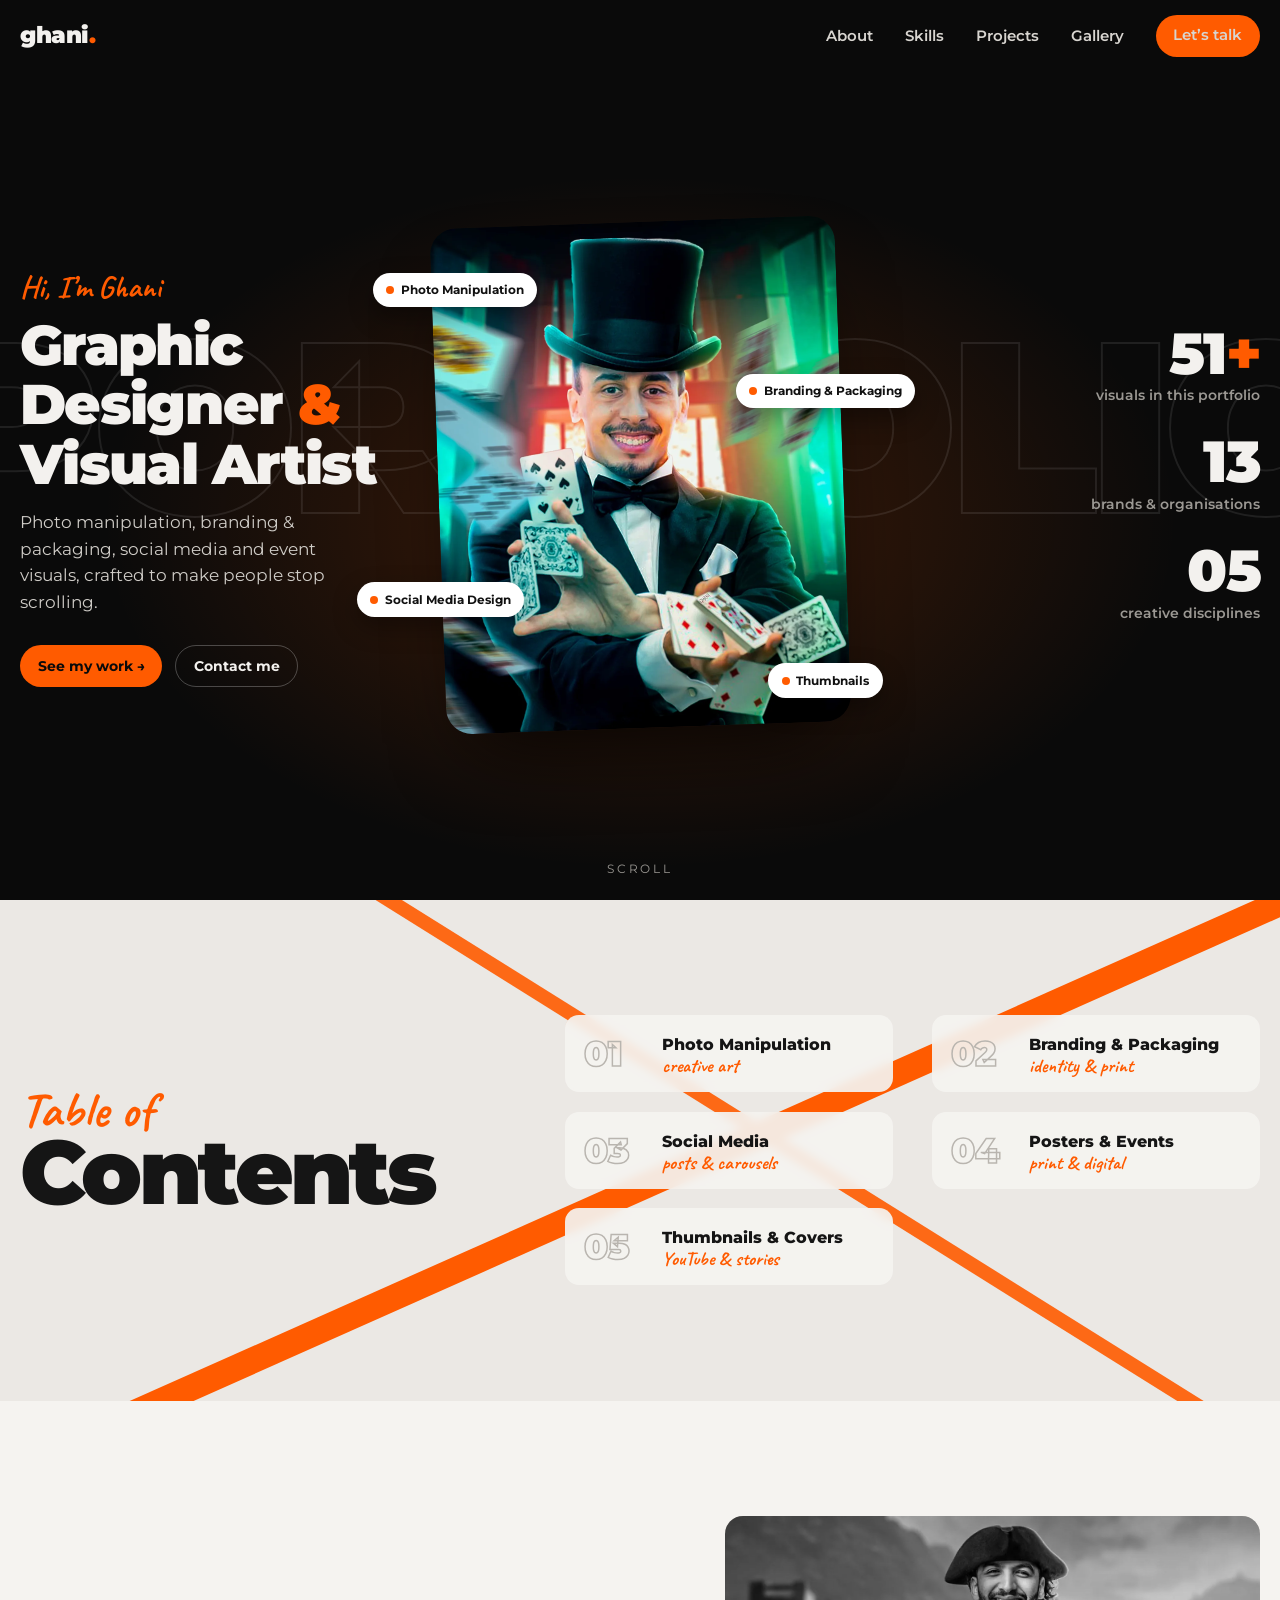
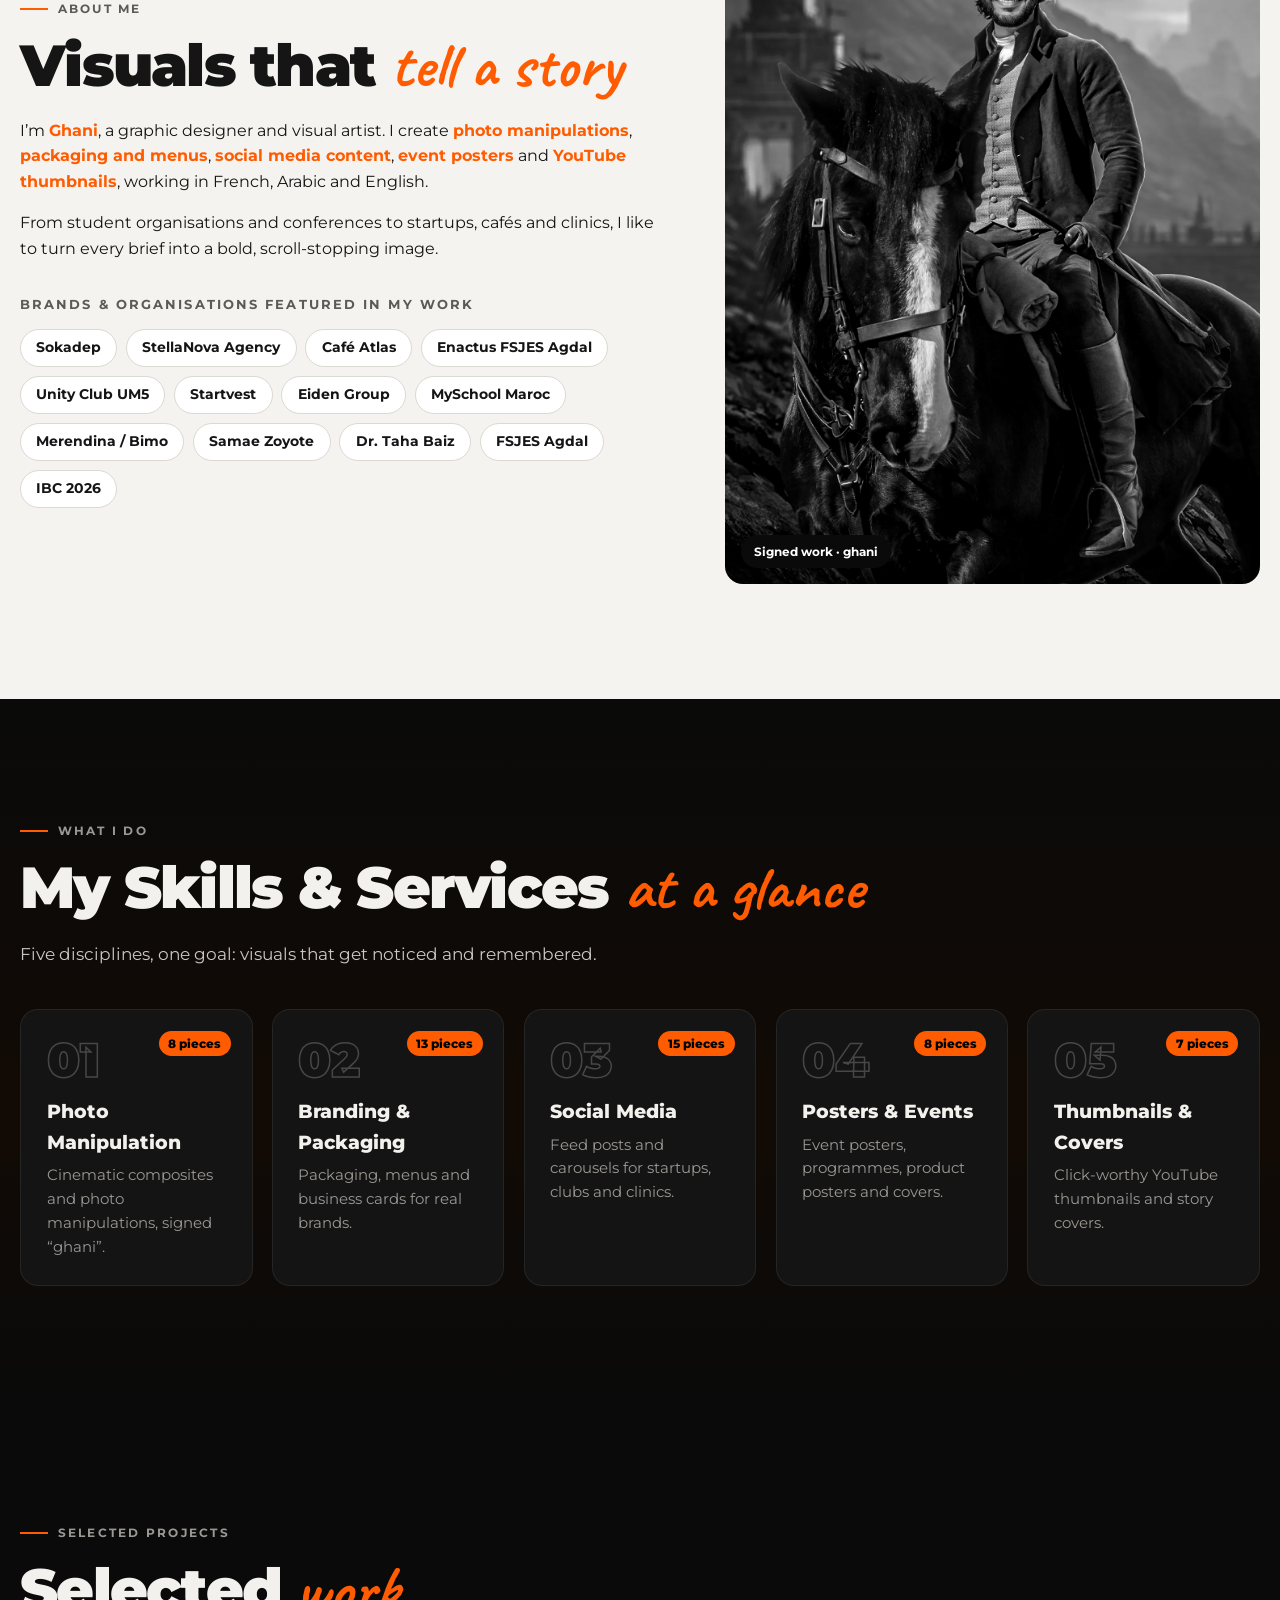
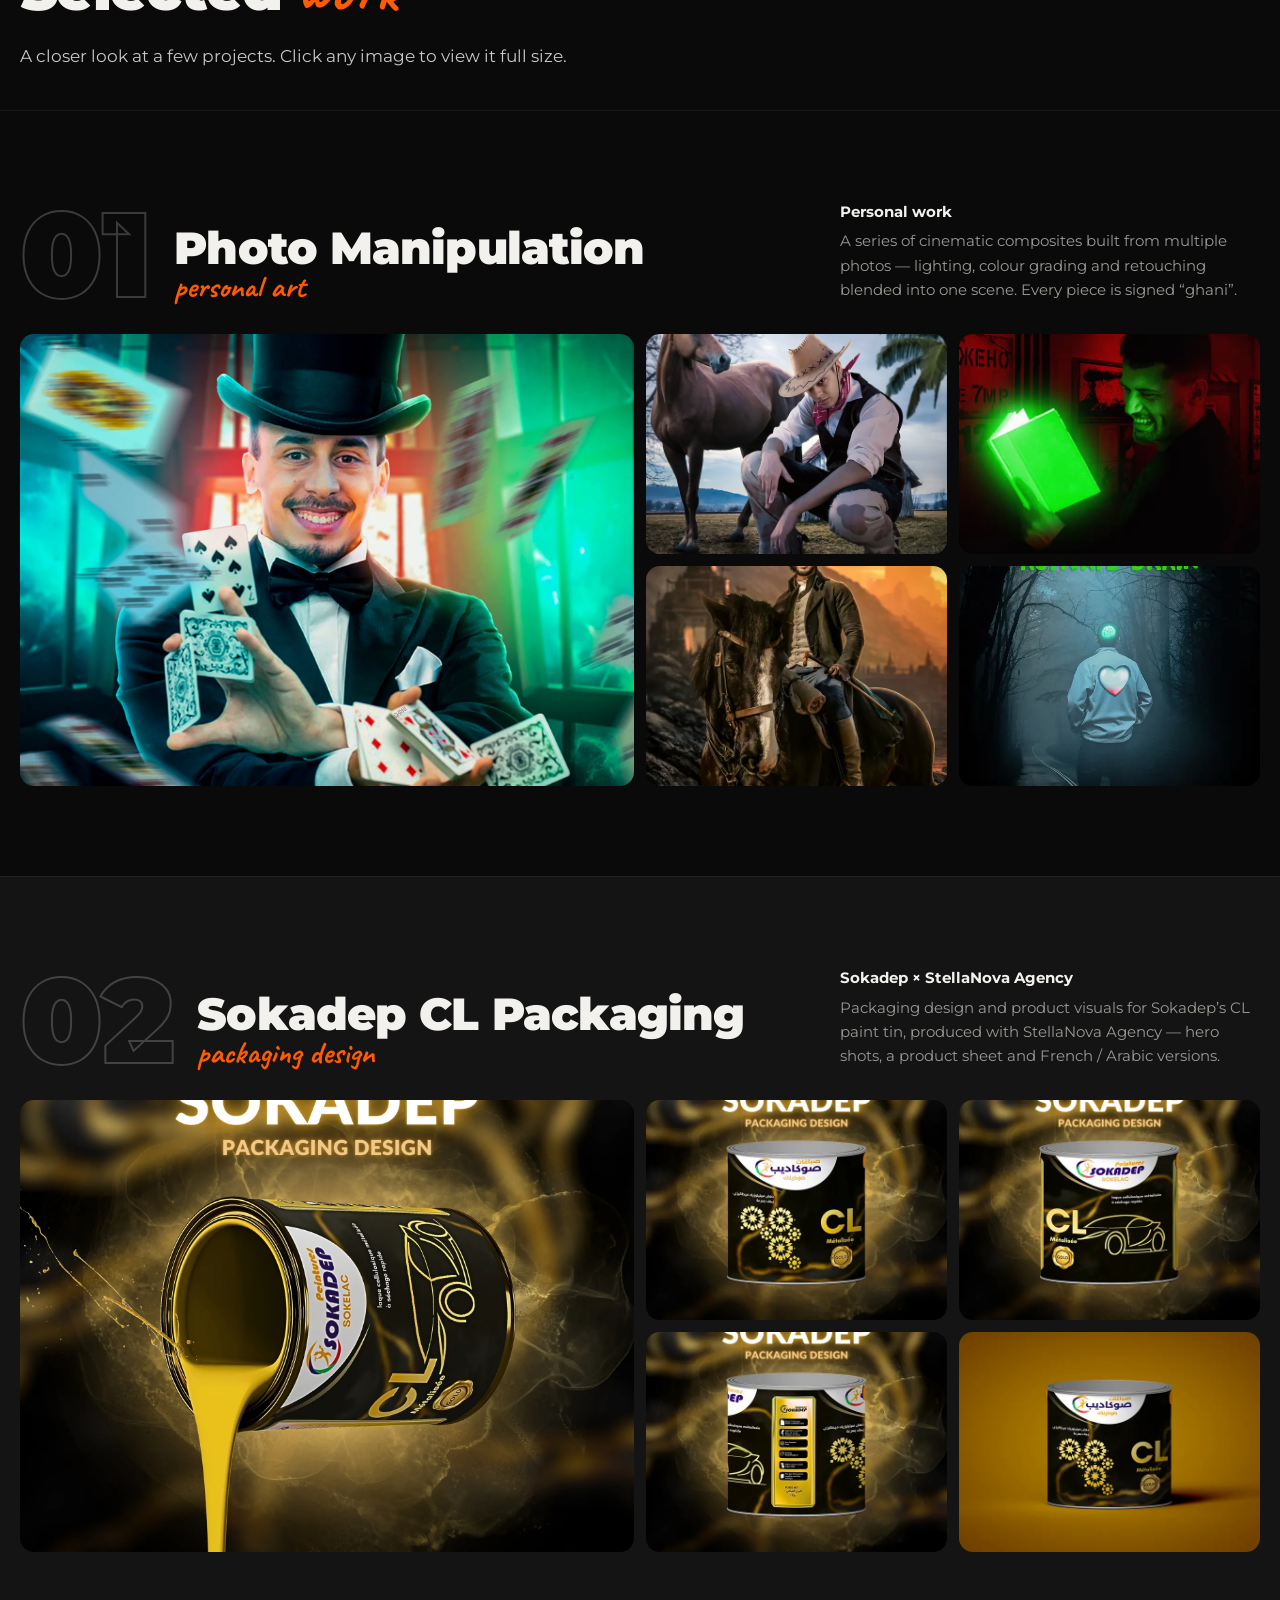
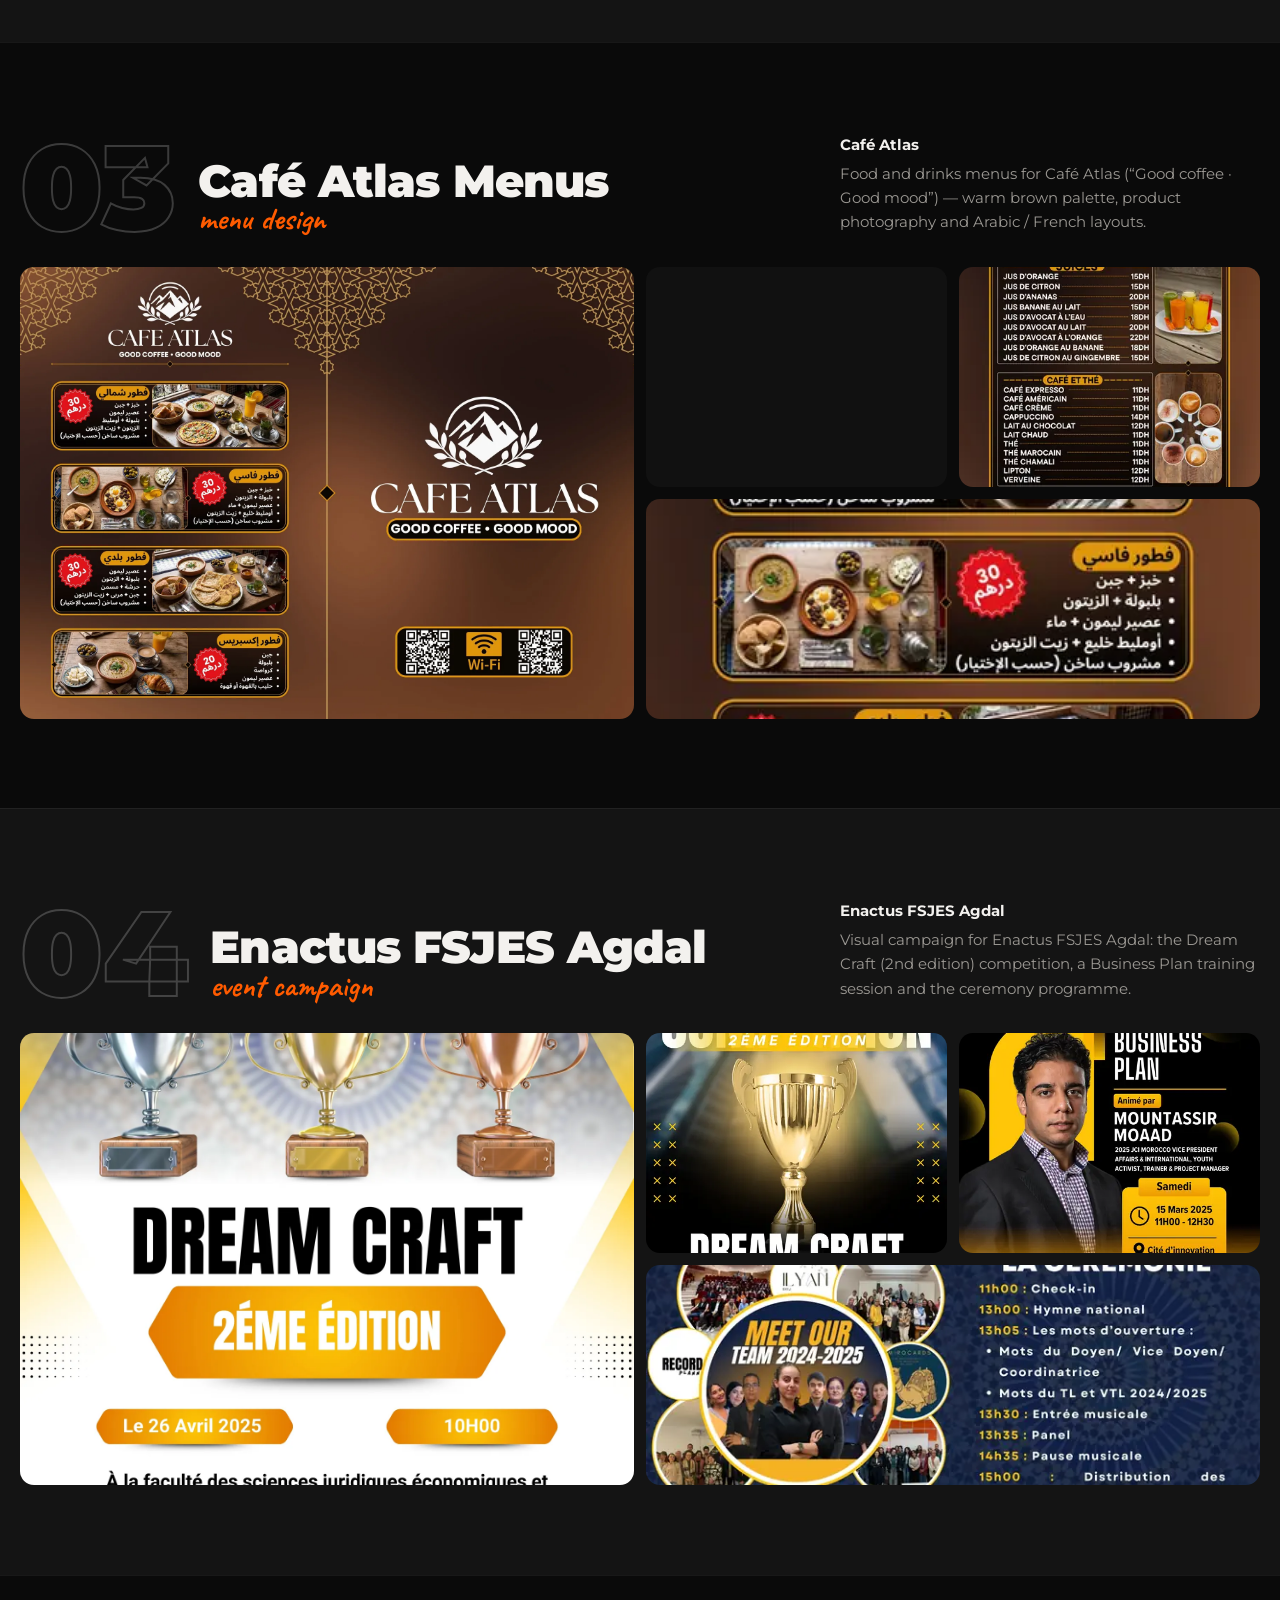
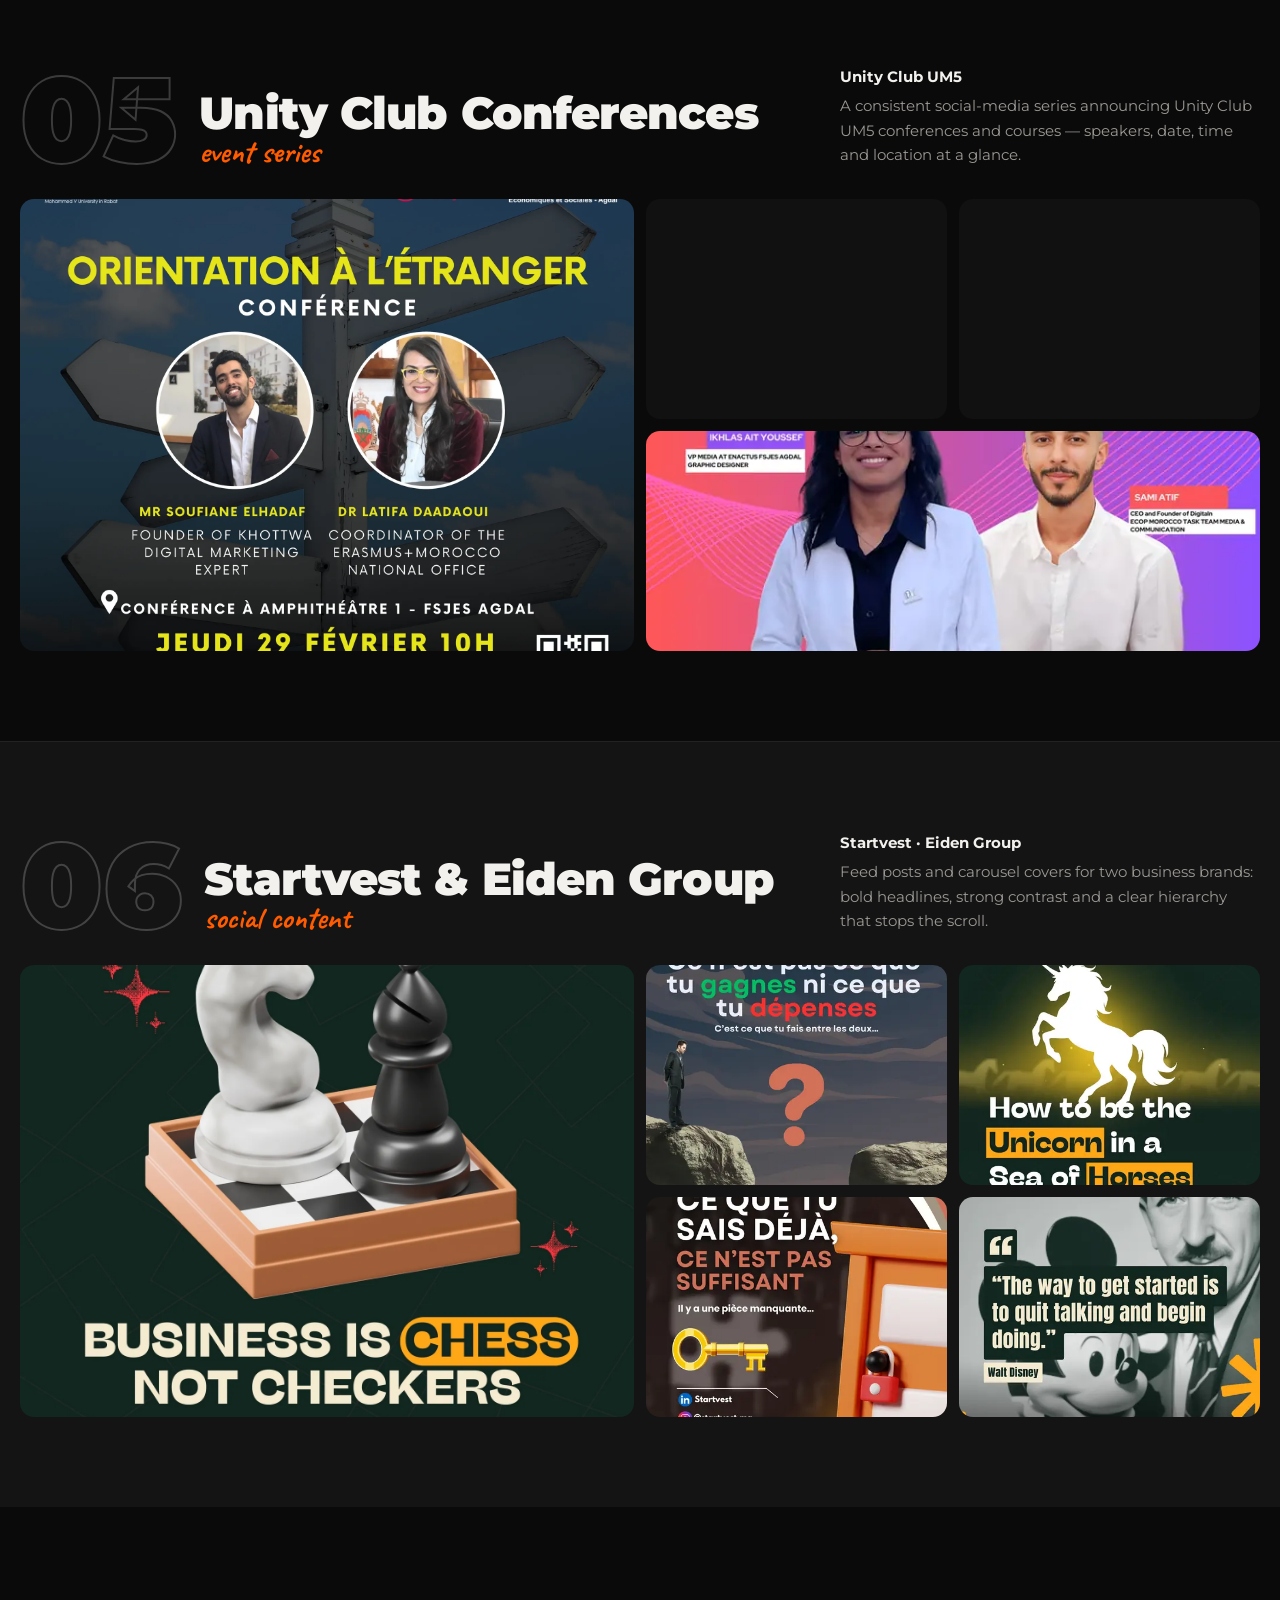
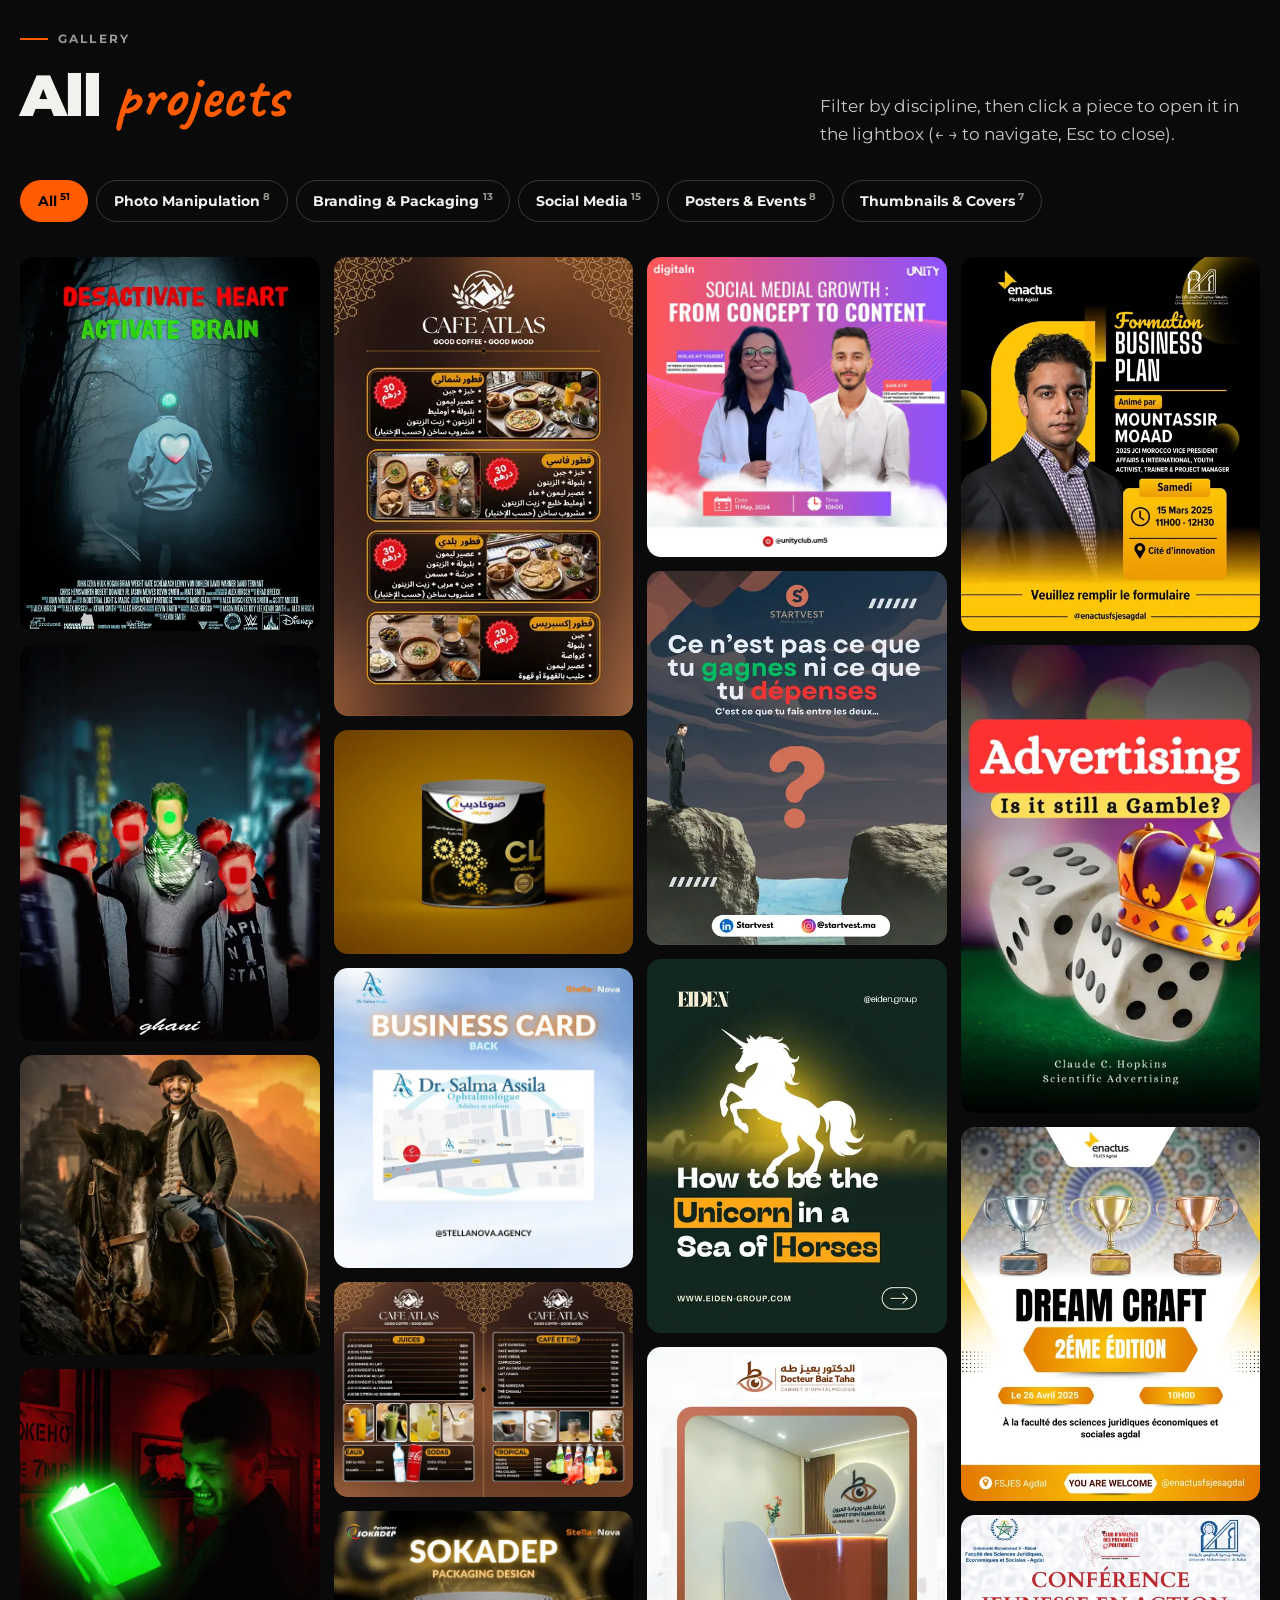
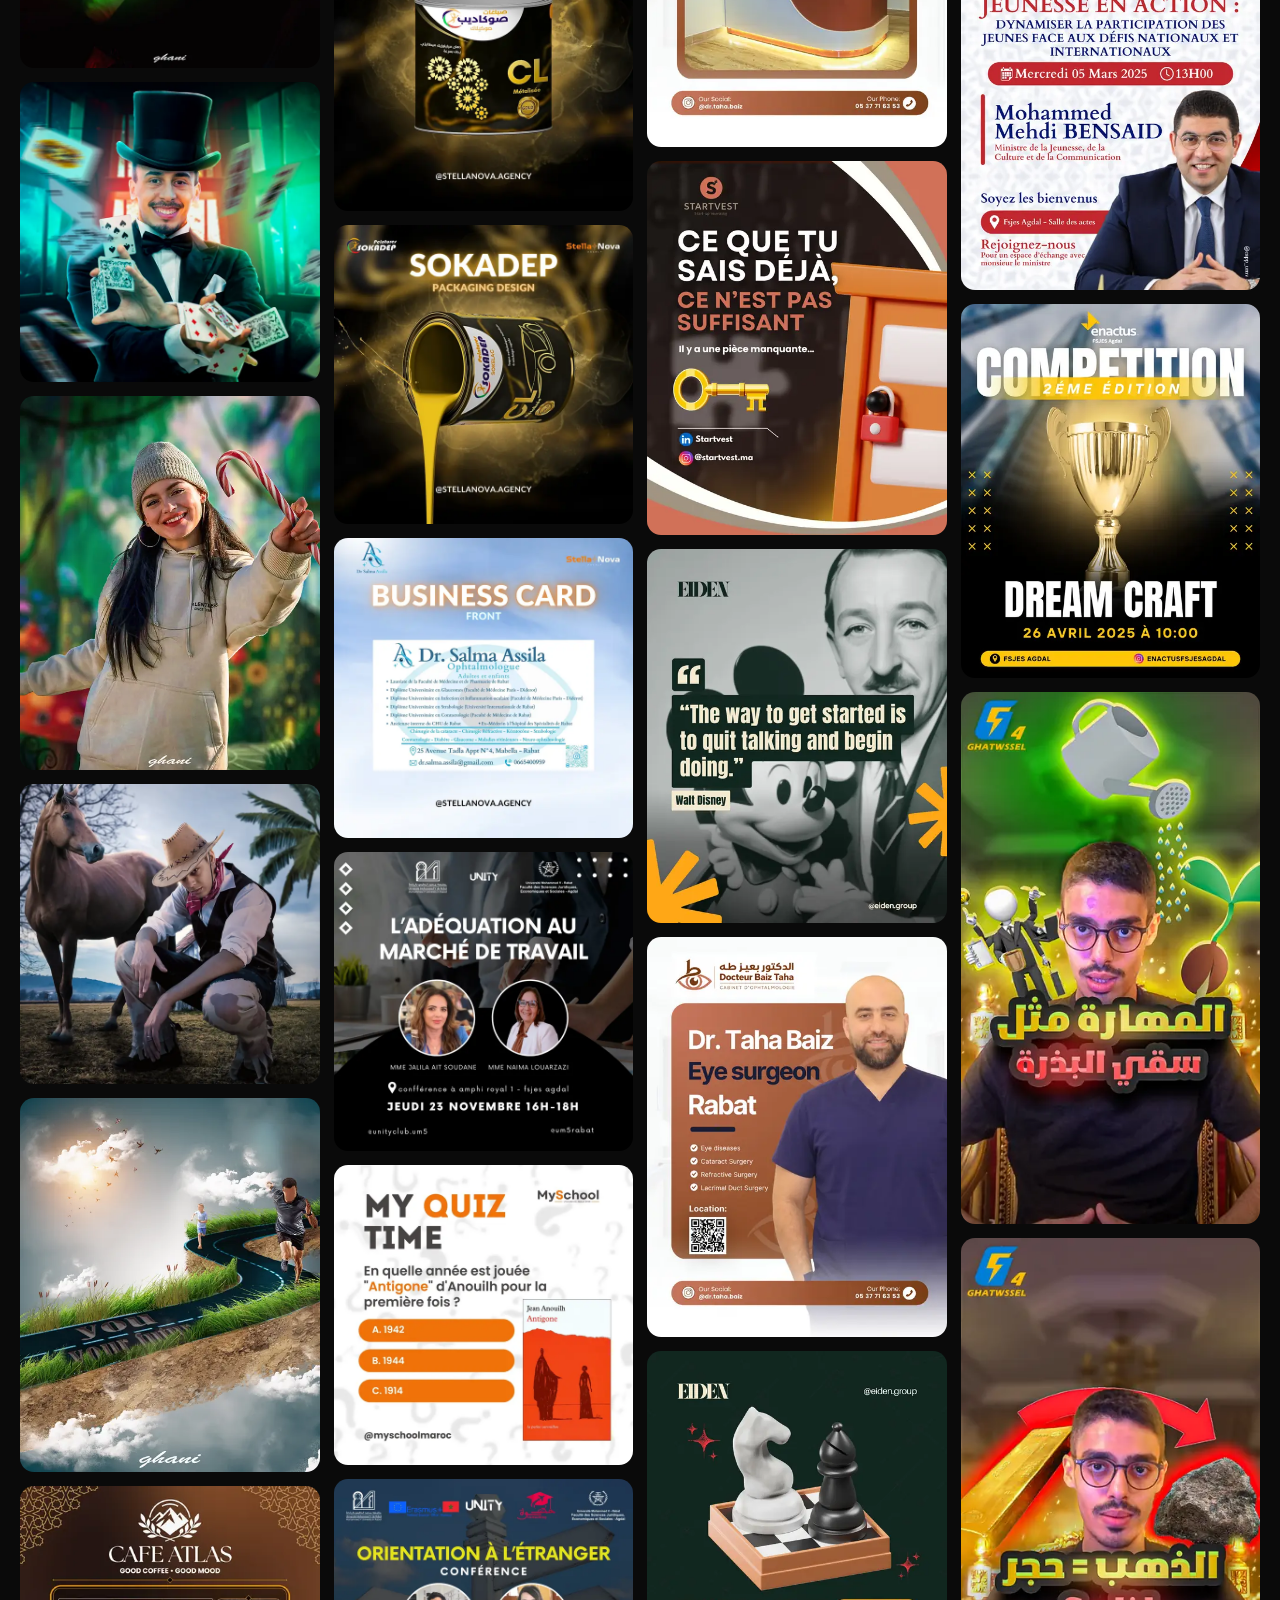
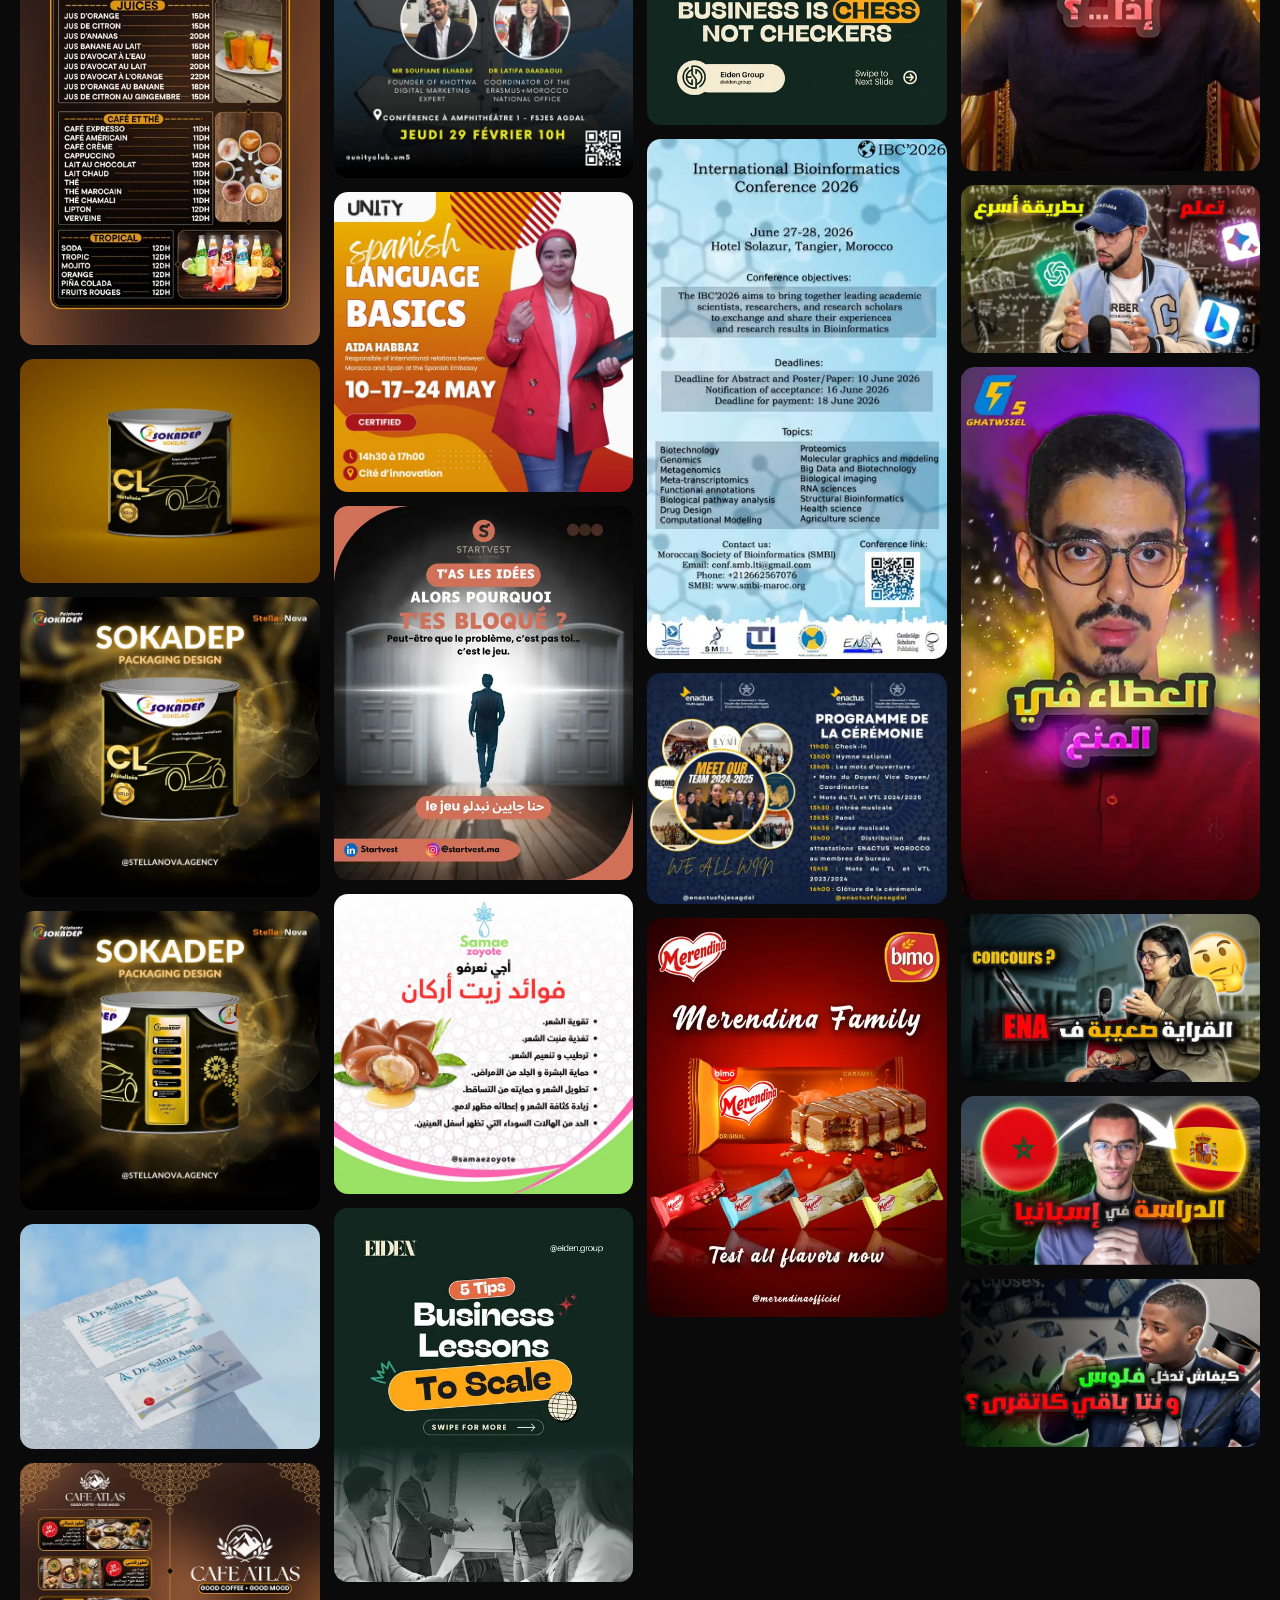
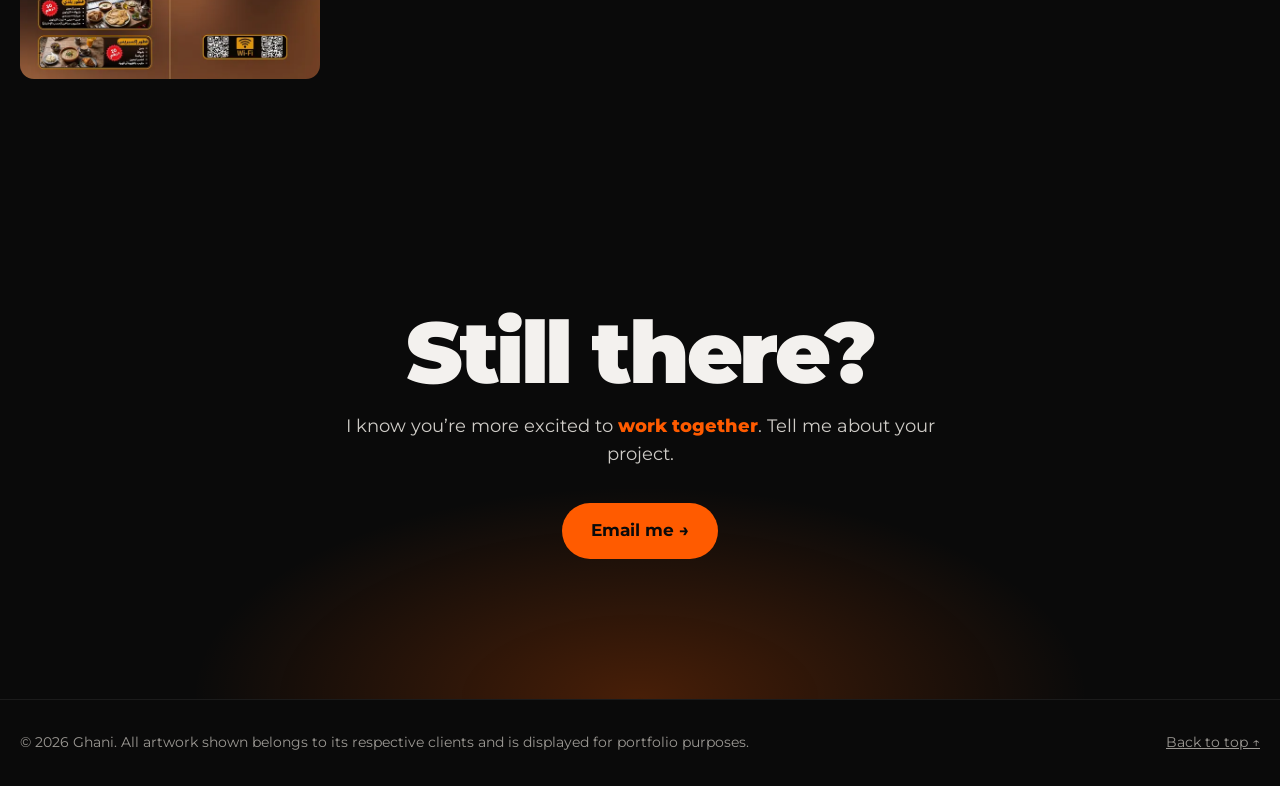
==== index.html @ 4f86a394 "Initial portfolio site" ====
<!doctype html>
<html lang="en" class="no-js">
<head>
<meta charset="utf-8">
<meta name="viewport" content="width=device-width, initial-scale=1">
<!-- TODO: add Ghani's full name (surname) to the <title>, description and OG tags below. -->
<title>Ghani — Graphic Designer &amp; Visual Artist | Portfolio</title>
<meta name="description" content="Portfolio of Ghani, graphic designer and visual artist: photo manipulation, branding & packaging, social media design, event posters and YouTube thumbnails.">
<meta name="theme-color" content="#0a0a0a">
<!-- TODO: once the site is live, set the absolute URL, e.g. https://ghani.pages.dev/ -->
<!-- <link rel="canonical" href="https://YOUR-DOMAIN/"> -->
<meta property="og:type" content="website">
<meta property="og:title" content="Ghani — Graphic Designer &amp; Visual Artist">
<meta property="og:description" content="Photo manipulation, branding & packaging, social media design, posters and thumbnails.">
<!-- Social networks prefer an absolute URL here; replace with https://YOUR-DOMAIN/assets/img/og-image.jpg once live -->
<meta property="og:image" content="assets/img/og-image.jpg">
<meta property="og:image:width" content="1200">
<meta property="og:image:height" content="630">
<meta name="twitter:card" content="summary_large_image">
<link rel="icon" href="assets/img/favicon.svg" type="image/svg+xml">
<link rel="icon" href="assets/img/favicon-32.png" sizes="32x32" type="image/png">
<link rel="apple-touch-icon" href="assets/img/apple-touch-icon.png">
<link rel="preconnect" href="https://fonts.googleapis.com">
<link rel="preconnect" href="https://fonts.gstatic.com" crossorigin>
<link href="https://fonts.googleapis.com/css2?family=Caveat:wght@700&family=Montserrat:wght@400;600;700;800;900&display=swap" rel="stylesheet">
<link rel="preload" as="image" href="assets/img/full/the-magician.webp" fetchpriority="high">
<link rel="stylesheet" href="assets/css/style.css">
</head>
<body>
<a class="skip" href="#main">Skip to content</a>

<header class="site-header">
  <nav class="container nav" aria-label="Main">
    <a class="logo" href="#top" aria-label="Ghani — home">ghani<span>.</span></a>
    <button class="nav__toggle" aria-label="Open menu" aria-expanded="false" aria-controls="nav-links"><span></span></button>
    <ul class="nav__links" id="nav-links">
      <li><a href="#about">About</a></li>
      <li><a href="#services">Skills</a></li>
      <li><a href="#projects">Projects</a></li>
      <li><a href="#work">Gallery</a></li>
      <li><a class="pill pill--orange" href="#contact">Let’s talk</a></li>
    </ul>
  </nav>
</header>

<main id="main">
<!-- ============ HERO ============ -->
<section class="hero" id="top" aria-label="Introduction">
  <div class="hero__word" aria-hidden="true">PORTFOLIO</div>
  <div class="container hero__grid">
    <div class="hero__intro reveal">
      <span class="hello script">Hi, I’m Ghani</span>
      <h1>Graphic Designer <span class="accent">&amp;</span> Visual Artist</h1>
      <p class="hero__role">Photo manipulation, branding &amp; packaging, social media and event visuals, crafted to make people stop scrolling.</p>
      <div class="hero__cta">
        <a class="pill pill--orange" href="#work">See my work →</a>
        <a class="pill pill--ghost" href="#contact">Contact me</a>
      </div>
    </div>
    <div class="hero__visual reveal">
      <figure class="hero__frame">
        <img src="assets/img/full/the-magician.webp" alt="The Magician: a photo manipulation by Ghani" width="1654" height="1654" fetchpriority="high">
      </figure>
      <span class="tag tag--1">Photo Manipulation</span>
      <span class="tag tag--2">Branding &amp; Packaging</span>
      <span class="tag tag--3">Social Media Design</span>
      <span class="tag tag--4">Thumbnails</span>
    </div>
    <div class="hero__stats reveal">
      <div class="stat"><b>51<span>+</span></b><small>visuals in this portfolio</small></div>
      <div class="stat"><b>13</b><small>brands &amp; organisations</small></div>
      <div class="stat"><b>05</b><small>creative disciplines</small></div>
      <!-- TODO: add "X+ years of experience" here if Ghani wants (real number only). -->
    </div>
  </div>
  <span class="scroll-hint" aria-hidden="true">Scroll</span>
</section>

<!-- ============ TABLE OF CONTENTS ============ -->
<section class="section section--paper toc" aria-labelledby="toc-title">
  <div class="stripes" aria-hidden="true"></div>
  <div class="container toc__grid">
    <h2 class="toc__title reveal" id="toc-title"><span class="script">Table of</span>Contents</h2>
    <ol class="toc__list reveal">
<li><a href="#work" data-goto-filter="manipulation"><span class="num">01</span><span>Photo Manipulation<span class="sub">creative art</span></span></a></li>
<li><a href="#work" data-goto-filter="branding"><span class="num">02</span><span>Branding & Packaging<span class="sub">identity & print</span></span></a></li>
<li><a href="#work" data-goto-filter="social"><span class="num">03</span><span>Social Media<span class="sub">posts & carousels</span></span></a></li>
<li><a href="#work" data-goto-filter="posters"><span class="num">04</span><span>Posters & Events<span class="sub">print & digital</span></span></a></li>
<li><a href="#work" data-goto-filter="thumbnails"><span class="num">05</span><span>Thumbnails & Covers<span class="sub">YouTube & stories</span></span></a></li>
    </ol>
  </div>
</section>

<!-- ============ ABOUT ============ -->
<section class="section section--paper" id="about" aria-labelledby="about-title" style="background:var(--paper-2)">
  <div class="container about__grid">
    <div class="about__text reveal">
      <span class="eyebrow">About me</span>
      <h2 class="section-title" id="about-title">Visuals that <span class="script">tell a story</span></h2>
      <!-- TODO: Ghani, rewrite this bio in your own words (where you're based, studies, how long you've been designing, tools you use). -->
      <p>I’m <strong>Ghani</strong>, a graphic designer and visual artist. I create <strong>photo manipulations</strong>, <strong>packaging and menus</strong>, <strong>social media content</strong>, <strong>event posters</strong> and <strong>YouTube thumbnails</strong>, working in French, Arabic and English.</p>
      <p>From student organisations and conferences to startups, cafés and clinics, I like to turn every brief into a bold, scroll-stopping image.</p>
      <div class="brands">
        <h3>Brands &amp; organisations featured in my work</h3>
        <ul><li>Sokadep</li><li>StellaNova Agency</li><li>Café Atlas</li><li>Enactus FSJES Agdal</li><li>Unity Club UM5</li><li>Startvest</li><li>Eiden Group</li><li>MySchool Maroc</li><li>Merendina / Bimo</li><li>Samae Zoyote</li><li>Dr. Taha Baiz</li><li>FSJES Agdal</li><li>IBC 2026</li></ul>
      </div>
    </div>
    <!-- TODO: replace this image with a portrait photo of Ghani (e.g. assets/img/ghani.webp, 4:5 ratio). -->
    <figure class="about__photo reveal">
      <img src="assets/img/full/the-rider.webp" alt="The Rider: a photo manipulation by Ghani" width="1654" height="1654" loading="lazy">
      <figcaption>Signed work · ghani</figcaption>
    </figure>
  </div>
</section>

<!-- ============ SKILLS & SERVICES ============ -->
<section class="section services" id="services" aria-labelledby="services-title">
  <div class="container">
    <span class="eyebrow">What I do</span>
    <h2 class="section-title" id="services-title">My Skills &amp; Services <span class="script">at a glance</span></h2>
    <p class="lead">Five disciplines, one goal: visuals that get noticed and remembered.</p>
    <div class="services__grid">
<article class="card reveal"><span class="card__count">8 pieces</span><div class="card__num">01</div><h3>Photo Manipulation</h3><p>Cinematic composites and photo manipulations, signed “ghani”.</p></article>
<article class="card reveal"><span class="card__count">13 pieces</span><div class="card__num">02</div><h3>Branding & Packaging</h3><p>Packaging, menus and business cards for real brands.</p></article>
<article class="card reveal"><span class="card__count">15 pieces</span><div class="card__num">03</div><h3>Social Media</h3><p>Feed posts and carousels for startups, clubs and clinics.</p></article>
<article class="card reveal"><span class="card__count">8 pieces</span><div class="card__num">04</div><h3>Posters & Events</h3><p>Event posters, programmes, product posters and covers.</p></article>
<article class="card reveal"><span class="card__count">7 pieces</span><div class="card__num">05</div><h3>Thumbnails & Covers</h3><p>Click-worthy YouTube thumbnails and story covers.</p></article>
    </div>
    <!-- TODO: add a "Tool stack" row (e.g. Photoshop, Illustrator, Lightroom, Canva...) — only the tools Ghani really uses. -->
  </div>
</section>

<!-- ============ CASE STUDIES ============ -->
<section id="projects" aria-labelledby="projects-title">
  <div class="container section" style="padding-bottom:2.5rem">
    <span class="eyebrow">Selected projects</span>
    <h2 class="section-title" id="projects-title">Selected <span class="script">work</span></h2>
    <p class="lead">A closer look at a few projects. Click any image to view it full size.</p>
  </div>

  <article class="case" id="case-01" aria-labelledby="case-01-title">
    <div class="container">
      <header class="case__head reveal">
        <span class="case__num" aria-hidden="true">01</span>
        <h3 class="case__title" id="case-01-title">Photo Manipulation<span class="script">personal art</span></h3>
        <p class="case__meta"><span class="client">Personal work</span><br>A series of cinematic composites built from multiple photos — lighting, colour grading and retouching blended into one scene. Every piece is signed “ghani”.</p>
      </header>
      <div class="mosaic reveal">
<a href="assets/img/full/the-magician.webp" data-lightbox="case01" data-title="The Magician" data-client="Personal work"><img src="assets/img/full/the-magician.webp" alt="The Magician — Personal work" width="1654" height="1654" loading="lazy" decoding="async"></a>
<a href="assets/img/full/the-cowboy.webp" data-lightbox="case01" data-title="The Cowboy" data-client="Personal work"><img src="assets/img/thumb/the-cowboy.webp" alt="The Cowboy — Personal work" width="640" height="640" loading="lazy" decoding="async"></a>
<a href="assets/img/full/green-book.webp" data-lightbox="case01" data-title="The Green Book" data-client="Personal work"><img src="assets/img/thumb/green-book.webp" alt="The Green Book — Personal work" width="640" height="640" loading="lazy" decoding="async"></a>
<a href="assets/img/full/the-rider.webp" data-lightbox="case01" data-title="The Rider" data-client="Personal work"><img src="assets/img/thumb/the-rider.webp" alt="The Rider — Personal work" width="640" height="640" loading="lazy" decoding="async"></a>
<a href="assets/img/full/deactivate-heart.webp" data-lightbox="case01" data-title="Desactivate Heart, Activate Brain" data-client="Personal work"><img src="assets/img/thumb/deactivate-heart.webp" alt="Desactivate Heart, Activate Brain — Personal work" width="512" height="640" loading="lazy" decoding="async"></a>
      </div>
    </div>
  </article>
  <article class="case" id="case-02" aria-labelledby="case-02-title">
    <div class="container">
      <header class="case__head reveal">
        <span class="case__num" aria-hidden="true">02</span>
        <h3 class="case__title" id="case-02-title">Sokadep CL Packaging<span class="script">packaging design</span></h3>
        <p class="case__meta"><span class="client">Sokadep × StellaNova Agency</span><br>Packaging design and product visuals for Sokadep’s CL paint tin, produced with StellaNova Agency — hero shots, a product sheet and French / Arabic versions.</p>
      </header>
      <div class="mosaic reveal">
<a href="assets/img/full/sokadep-cl-pour.webp" data-lightbox="case02" data-title="CL packaging, paint pour" data-client="Sokadep × StellaNova"><img src="assets/img/full/sokadep-cl-pour.webp" alt="CL packaging, paint pour — Sokadep × StellaNova" width="1800" height="1800" loading="lazy" decoding="async"></a>
<a href="assets/img/full/sokadep-cl-4.webp" data-lightbox="case02" data-title="CL packaging, hero shot" data-client="Sokadep × StellaNova"><img src="assets/img/thumb/sokadep-cl-4.webp" alt="CL packaging, hero shot — Sokadep × StellaNova" width="640" height="640" loading="lazy" decoding="async"></a>
<a href="assets/img/full/sokadep-cl-2.webp" data-lightbox="case02" data-title="CL packaging design" data-client="Sokadep × StellaNova"><img src="assets/img/thumb/sokadep-cl-2.webp" alt="CL packaging design — Sokadep × StellaNova" width="640" height="640" loading="lazy" decoding="async"></a>
<a href="assets/img/full/sokadep-cl-3.webp" data-lightbox="case02" data-title="CL packaging, product sheet" data-client="Sokadep × StellaNova"><img src="assets/img/thumb/sokadep-cl-3.webp" alt="CL packaging, product sheet — Sokadep × StellaNova" width="640" height="640" loading="lazy" decoding="async"></a>
<a href="assets/img/full/sokadep-cl-ar.webp" data-lightbox="case02" data-title="CL packaging design (Arabic)" data-client="Sokadep × StellaNova"><img src="assets/img/thumb/sokadep-cl-ar.webp" alt="CL packaging design (Arabic) — Sokadep × StellaNova" width="640" height="480" loading="lazy" decoding="async"></a>
      </div>
    </div>
  </article>
  <article class="case" id="case-03" aria-labelledby="case-03-title">
    <div class="container">
      <header class="case__head reveal">
        <span class="case__num" aria-hidden="true">03</span>
        <h3 class="case__title" id="case-03-title">Café Atlas Menus<span class="script">menu design</span></h3>
        <p class="case__meta"><span class="client">Café Atlas</span><br>Food and drinks menus for Café Atlas (“Good coffee · Good mood”) — warm brown palette, product photography and Arabic / French layouts.</p>
      </header>
      <div class="mosaic mosaic--4 reveal">
<a href="assets/img/full/cafe-atlas-menu-2.webp" data-lightbox="case03" data-title="Food menu (spread)" data-client="Café Atlas"><img src="assets/img/full/cafe-atlas-menu-2.webp" alt="Food menu (spread) — Café Atlas" width="1800" height="1296" loading="lazy" decoding="async"></a>
<a href="assets/img/full/cafe-atlas-menu-4.webp" data-lightbox="case03" data-title="Drinks menu (spread)" data-client="Café Atlas"><img src="assets/img/thumb/cafe-atlas-menu-4.webp" alt="Drinks menu (spread) — Café Atlas" width="640" height="461" loading="lazy" decoding="async"></a>
<a href="assets/img/full/cafe-atlas-menu-1.webp" data-lightbox="case03" data-title="Drinks menu" data-client="Café Atlas"><img src="assets/img/thumb/cafe-atlas-menu-1.webp" alt="Drinks menu — Café Atlas" width="418" height="640" loading="lazy" decoding="async"></a>
<a href="assets/img/full/cafe-atlas-menu-3.webp" data-lightbox="case03" data-title="Food menu" data-client="Café Atlas"><img src="assets/img/thumb/cafe-atlas-menu-3.webp" alt="Food menu — Café Atlas" width="418" height="640" loading="lazy" decoding="async"></a>
      </div>
    </div>
  </article>
  <article class="case" id="case-04" aria-labelledby="case-04-title">
    <div class="container">
      <header class="case__head reveal">
        <span class="case__num" aria-hidden="true">04</span>
        <h3 class="case__title" id="case-04-title">Enactus FSJES Agdal<span class="script">event campaign</span></h3>
        <p class="case__meta"><span class="client">Enactus FSJES Agdal</span><br>Visual campaign for Enactus FSJES Agdal: the Dream Craft (2nd edition) competition, a Business Plan training session and the ceremony programme.</p>
      </header>
      <div class="mosaic mosaic--4 reveal">
<a href="assets/img/full/dream-craft-2.webp" data-lightbox="case04" data-title="Dream Craft, 2nd edition poster" data-client="Enactus FSJES Agdal"><img src="assets/img/full/dream-craft-2.webp" alt="Dream Craft, 2nd edition poster — Enactus FSJES Agdal" width="1440" height="1800" loading="lazy" decoding="async"></a>
<a href="assets/img/full/dream-craft-competition.webp" data-lightbox="case04" data-title="Dream Craft competition poster" data-client="Enactus FSJES Agdal"><img src="assets/img/thumb/dream-craft-competition.webp" alt="Dream Craft competition poster — Enactus FSJES Agdal" width="512" height="640" loading="lazy" decoding="async"></a>
<a href="assets/img/full/enactus-business-plan.webp" data-lightbox="case04" data-title="Business Plan training poster" data-client="Enactus FSJES Agdal"><img src="assets/img/thumb/enactus-business-plan.webp" alt="Business Plan training poster — Enactus FSJES Agdal" width="512" height="640" loading="lazy" decoding="async"></a>
<a href="assets/img/full/enactus-ceremony-programme.webp" data-lightbox="case04" data-title="Ceremony programme" data-client="Enactus FSJES Agdal"><img src="assets/img/thumb/enactus-ceremony-programme.webp" alt="Ceremony programme — Enactus FSJES Agdal" width="640" height="494" loading="lazy" decoding="async"></a>
      </div>
    </div>
  </article>
  <article class="case" id="case-05" aria-labelledby="case-05-title">
    <div class="container">
      <header class="case__head reveal">
        <span class="case__num" aria-hidden="true">05</span>
        <h3 class="case__title" id="case-05-title">Unity Club Conferences<span class="script">event series</span></h3>
        <p class="case__meta"><span class="client">Unity Club UM5</span><br>A consistent social-media series announcing Unity Club UM5 conferences and courses — speakers, date, time and location at a glance.</p>
      </header>
      <div class="mosaic mosaic--4 reveal">
<a href="assets/img/full/unity-orientation-etranger.webp" data-lightbox="case05" data-title="“Orientation à l’étranger” conference post" data-client="Unity Club UM5"><img src="assets/img/full/unity-orientation-etranger.webp" alt="“Orientation à l’étranger” conference post — Unity Club UM5" width="1800" height="1800" loading="lazy" decoding="async"></a>
<a href="assets/img/full/unity-marche-travail.webp" data-lightbox="case05" data-title="“L’adéquation au marché de travail” conference post" data-client="Unity Club UM5"><img src="assets/img/thumb/unity-marche-travail.webp" alt="“L’adéquation au marché de travail” conference post — Unity Club UM5" width="640" height="640" loading="lazy" decoding="async"></a>
<a href="assets/img/full/unity-spanish-basics.webp" data-lightbox="case05" data-title="Spanish Language Basics course post" data-client="Unity Club UM5"><img src="assets/img/thumb/unity-spanish-basics.webp" alt="Spanish Language Basics course post — Unity Club UM5" width="640" height="640" loading="lazy" decoding="async"></a>
<a href="assets/img/full/unity-social-media-growth.webp" data-lightbox="case05" data-title="“Social Media Growth” talk post" data-client="Unity Club UM5"><img src="assets/img/thumb/unity-social-media-growth.webp" alt="“Social Media Growth” talk post — Unity Club UM5" width="640" height="640" loading="lazy" decoding="async"></a>
      </div>
    </div>
  </article>
  <article class="case" id="case-06" aria-labelledby="case-06-title">
    <div class="container">
      <header class="case__head reveal">
        <span class="case__num" aria-hidden="true">06</span>
        <h3 class="case__title" id="case-06-title">Startvest &amp; Eiden Group<span class="script">social content</span></h3>
        <p class="case__meta"><span class="client">Startvest · Eiden Group</span><br>Feed posts and carousel covers for two business brands: bold headlines, strong contrast and a clear hierarchy that stops the scroll.</p>
      </header>
      <div class="mosaic reveal">
<a href="assets/img/full/eiden-chess.webp" data-lightbox="case06" data-title="“Business is chess” post" data-client="Eiden Group"><img src="assets/img/full/eiden-chess.webp" alt="“Business is chess” post — Eiden Group" width="1440" height="1800" loading="lazy" decoding="async"></a>
<a href="assets/img/full/startvest-post-3.webp" data-lightbox="case06" data-title="“Ce n’est pas ce que tu gagnes…” post" data-client="Startvest"><img src="assets/img/thumb/startvest-post-3.webp" alt="“Ce n’est pas ce que tu gagnes…” post — Startvest" width="512" height="640" loading="lazy" decoding="async"></a>
<a href="assets/img/full/eiden-unicorn.webp" data-lightbox="case06" data-title="“How to be the Unicorn” post" data-client="Eiden Group"><img src="assets/img/thumb/eiden-unicorn.webp" alt="“How to be the Unicorn” post — Eiden Group" width="512" height="640" loading="lazy" decoding="async"></a>
<a href="assets/img/full/startvest-post-4.webp" data-lightbox="case06" data-title="“T’as les idées…” post" data-client="Startvest"><img src="assets/img/thumb/startvest-post-4.webp" alt="“T’as les idées…” post — Startvest" width="512" height="640" loading="lazy" decoding="async"></a>
<a href="assets/img/full/eiden-walt-disney.webp" data-lightbox="case06" data-title="Walt Disney quote post" data-client="Eiden Group"><img src="assets/img/thumb/eiden-walt-disney.webp" alt="Walt Disney quote post — Eiden Group" width="512" height="640" loading="lazy" decoding="async"></a>
      </div>
    </div>
  </article>
</section>

<!-- ============ GALLERY ============ -->
<section class="section" id="work" aria-labelledby="work-title" style="background:var(--black)">
  <div class="container">
    <div class="gallery-head">
      <div>
        <span class="eyebrow">Gallery</span>
        <h2 class="section-title" id="work-title">All <span class="script">projects</span></h2>
      </div>
      <p class="lead" style="max-width:40ch">Filter by discipline, then click a piece to open it in the lightbox (← → to navigate, Esc to close).</p>
    </div>
    <div class="filters" role="group" aria-label="Filter gallery"><button class="filter" data-filter="all" aria-pressed="true">All<sup>51</sup></button><button class="filter" data-filter="manipulation" aria-pressed="false">Photo Manipulation<sup>8</sup></button><button class="filter" data-filter="branding" aria-pressed="false">Branding & Packaging<sup>13</sup></button><button class="filter" data-filter="social" aria-pressed="false">Social Media<sup>15</sup></button><button class="filter" data-filter="posters" aria-pressed="false">Posters & Events<sup>8</sup></button><button class="filter" data-filter="thumbnails" aria-pressed="false">Thumbnails & Covers<sup>7</sup></button></div>
    <div class="masonry">
<figure data-cat="manipulation"><a href="assets/img/full/deactivate-heart.webp" data-lightbox="gallery" data-title="Desactivate Heart, Activate Brain" data-client="Personal work"><img src="assets/img/thumb/deactivate-heart.webp" alt="Desactivate Heart, Activate Brain — Personal work" width="512" height="640" loading="lazy" decoding="async"><figcaption><small>Photo Manipulation · Personal work</small>Desactivate Heart, Activate Brain</figcaption></a></figure>
<figure data-cat="manipulation"><a href="assets/img/full/different.webp" data-lightbox="gallery" data-title="Different" data-client="Personal work"><img src="assets/img/thumb/different.webp" alt="Different — Personal work" width="484" height="640" loading="lazy" decoding="async"><figcaption><small>Photo Manipulation · Personal work</small>Different</figcaption></a></figure>
<figure data-cat="manipulation"><a href="assets/img/full/the-rider.webp" data-lightbox="gallery" data-title="The Rider" data-client="Personal work"><img src="assets/img/thumb/the-rider.webp" alt="The Rider — Personal work" width="640" height="640" loading="lazy" decoding="async"><figcaption><small>Photo Manipulation · Personal work</small>The Rider</figcaption></a></figure>
<figure data-cat="manipulation"><a href="assets/img/full/green-book.webp" data-lightbox="gallery" data-title="The Green Book" data-client="Personal work"><img src="assets/img/thumb/green-book.webp" alt="The Green Book — Personal work" width="640" height="640" loading="lazy" decoding="async"><figcaption><small>Photo Manipulation · Personal work</small>The Green Book</figcaption></a></figure>
<figure data-cat="manipulation"><a href="assets/img/full/the-magician.webp" data-lightbox="gallery" data-title="The Magician" data-client="Personal work"><img src="assets/img/thumb/the-magician.webp" alt="The Magician — Personal work" width="640" height="640" loading="lazy" decoding="async"><figcaption><small>Photo Manipulation · Personal work</small>The Magician</figcaption></a></figure>
<figure data-cat="manipulation"><a href="assets/img/full/winter-scene.webp" data-lightbox="gallery" data-title="Winter Scene" data-client="Personal work"><img src="assets/img/thumb/winter-scene.webp" alt="Winter Scene — Personal work" width="512" height="640" loading="lazy" decoding="async"><figcaption><small>Photo Manipulation · Personal work</small>Winter Scene</figcaption></a></figure>
<figure data-cat="manipulation"><a href="assets/img/full/the-cowboy.webp" data-lightbox="gallery" data-title="The Cowboy" data-client="Personal work"><img src="assets/img/thumb/the-cowboy.webp" alt="The Cowboy — Personal work" width="640" height="640" loading="lazy" decoding="async"><figcaption><small>Photo Manipulation · Personal work</small>The Cowboy</figcaption></a></figure>
<figure data-cat="manipulation"><a href="assets/img/full/your-future.webp" data-lightbox="gallery" data-title="Your Future" data-client="Personal work"><img src="assets/img/thumb/your-future.webp" alt="Your Future — Personal work" width="512" height="640" loading="lazy" decoding="async"><figcaption><small>Photo Manipulation · Personal work</small>Your Future</figcaption></a></figure>
<figure data-cat="branding"><a href="assets/img/full/cafe-atlas-menu-1.webp" data-lightbox="gallery" data-title="Drinks menu" data-client="Café Atlas"><img src="assets/img/thumb/cafe-atlas-menu-1.webp" alt="Drinks menu — Café Atlas" width="418" height="640" loading="lazy" decoding="async"><figcaption><small>Branding &amp; Packaging · Café Atlas</small>Drinks menu</figcaption></a></figure>
<figure data-cat="branding"><a href="assets/img/full/sokadep-cl-fr.webp" data-lightbox="gallery" data-title="CL packaging design (French)" data-client="Sokadep × StellaNova"><img src="assets/img/thumb/sokadep-cl-fr.webp" alt="CL packaging design (French) — Sokadep × StellaNova" width="640" height="480" loading="lazy" decoding="async"><figcaption><small>Branding &amp; Packaging · Sokadep × StellaNova</small>CL packaging design (French)</figcaption></a></figure>
<figure data-cat="branding"><a href="assets/img/full/sokadep-cl-2.webp" data-lightbox="gallery" data-title="CL packaging design" data-client="Sokadep × StellaNova"><img src="assets/img/thumb/sokadep-cl-2.webp" alt="CL packaging design — Sokadep × StellaNova" width="640" height="640" loading="lazy" decoding="async"><figcaption><small>Branding &amp; Packaging · Sokadep × StellaNova</small>CL packaging design</figcaption></a></figure>
<figure data-cat="branding"><a href="assets/img/full/sokadep-cl-3.webp" data-lightbox="gallery" data-title="CL packaging, product sheet" data-client="Sokadep × StellaNova"><img src="assets/img/thumb/sokadep-cl-3.webp" alt="CL packaging, product sheet — Sokadep × StellaNova" width="640" height="640" loading="lazy" decoding="async"><figcaption><small>Branding &amp; Packaging · Sokadep × StellaNova</small>CL packaging, product sheet</figcaption></a></figure>
<figure data-cat="branding"><a href="assets/img/full/stellanova-business-card-mockup.webp" data-lightbox="gallery" data-title="Business card mockup" data-client="StellaNova Agency"><img src="assets/img/thumb/stellanova-business-card-mockup.webp" alt="Business card mockup — StellaNova Agency" width="640" height="480" loading="lazy" decoding="async"><figcaption><small>Branding &amp; Packaging · StellaNova Agency</small>Business card mockup</figcaption></a></figure>
<figure data-cat="branding"><a href="assets/img/full/cafe-atlas-menu-2.webp" data-lightbox="gallery" data-title="Food menu (spread)" data-client="Café Atlas"><img src="assets/img/thumb/cafe-atlas-menu-2.webp" alt="Food menu (spread) — Café Atlas" width="640" height="461" loading="lazy" decoding="async"><figcaption><small>Branding &amp; Packaging · Café Atlas</small>Food menu (spread)</figcaption></a></figure>
<figure data-cat="branding"><a href="assets/img/full/cafe-atlas-menu-3.webp" data-lightbox="gallery" data-title="Food menu" data-client="Café Atlas"><img src="assets/img/thumb/cafe-atlas-menu-3.webp" alt="Food menu — Café Atlas" width="418" height="640" loading="lazy" decoding="async"><figcaption><small>Branding &amp; Packaging · Café Atlas</small>Food menu</figcaption></a></figure>
<figure data-cat="branding"><a href="assets/img/full/sokadep-cl-ar.webp" data-lightbox="gallery" data-title="CL packaging design (Arabic)" data-client="Sokadep × StellaNova"><img src="assets/img/thumb/sokadep-cl-ar.webp" alt="CL packaging design (Arabic) — Sokadep × StellaNova" width="640" height="480" loading="lazy" decoding="async"><figcaption><small>Branding &amp; Packaging · Sokadep × StellaNova</small>CL packaging design (Arabic)</figcaption></a></figure>
<figure data-cat="branding"><a href="assets/img/full/business-card-back.webp" data-lightbox="gallery" data-title="Business card, back" data-client="StellaNova Agency"><img src="assets/img/thumb/business-card-back.webp" alt="Business card, back — StellaNova Agency" width="640" height="640" loading="lazy" decoding="async"><figcaption><small>Branding &amp; Packaging · StellaNova Agency</small>Business card, back</figcaption></a></figure>
<figure data-cat="branding"><a href="assets/img/full/cafe-atlas-menu-4.webp" data-lightbox="gallery" data-title="Drinks menu (spread)" data-client="Café Atlas"><img src="assets/img/thumb/cafe-atlas-menu-4.webp" alt="Drinks menu (spread) — Café Atlas" width="640" height="461" loading="lazy" decoding="async"><figcaption><small>Branding &amp; Packaging · Café Atlas</small>Drinks menu (spread)</figcaption></a></figure>
<figure data-cat="branding"><a href="assets/img/full/sokadep-cl-4.webp" data-lightbox="gallery" data-title="CL packaging, hero shot" data-client="Sokadep × StellaNova"><img src="assets/img/thumb/sokadep-cl-4.webp" alt="CL packaging, hero shot — Sokadep × StellaNova" width="640" height="640" loading="lazy" decoding="async"><figcaption><small>Branding &amp; Packaging · Sokadep × StellaNova</small>CL packaging, hero shot</figcaption></a></figure>
<figure data-cat="branding"><a href="assets/img/full/sokadep-cl-pour.webp" data-lightbox="gallery" data-title="CL packaging, paint pour" data-client="Sokadep × StellaNova"><img src="assets/img/thumb/sokadep-cl-pour.webp" alt="CL packaging, paint pour — Sokadep × StellaNova" width="640" height="640" loading="lazy" decoding="async"><figcaption><small>Branding &amp; Packaging · Sokadep × StellaNova</small>CL packaging, paint pour</figcaption></a></figure>
<figure data-cat="branding"><a href="assets/img/full/business-card-front.webp" data-lightbox="gallery" data-title="Business card, front" data-client="StellaNova Agency"><img src="assets/img/thumb/business-card-front.webp" alt="Business card, front — StellaNova Agency" width="640" height="640" loading="lazy" decoding="async"><figcaption><small>Branding &amp; Packaging · StellaNova Agency</small>Business card, front</figcaption></a></figure>
<figure data-cat="social"><a href="assets/img/full/unity-marche-travail.webp" data-lightbox="gallery" data-title="“L’adéquation au marché de travail” conference post" data-client="Unity Club UM5"><img src="assets/img/thumb/unity-marche-travail.webp" alt="“L’adéquation au marché de travail” conference post — Unity Club UM5" width="640" height="640" loading="lazy" decoding="async"><figcaption><small>Social Media · Unity Club UM5</small>“L’adéquation au marché de travail” conference post</figcaption></a></figure>
<figure data-cat="social"><a href="assets/img/full/myschool-quiz.webp" data-lightbox="gallery" data-title="“My Quiz Time” social post" data-client="MySchool Maroc"><img src="assets/img/thumb/myschool-quiz.webp" alt="“My Quiz Time” social post — MySchool Maroc" width="640" height="640" loading="lazy" decoding="async"><figcaption><small>Social Media · MySchool Maroc</small>“My Quiz Time” social post</figcaption></a></figure>
<figure data-cat="social"><a href="assets/img/full/unity-orientation-etranger.webp" data-lightbox="gallery" data-title="“Orientation à l’étranger” conference post" data-client="Unity Club UM5"><img src="assets/img/thumb/unity-orientation-etranger.webp" alt="“Orientation à l’étranger” conference post — Unity Club UM5" width="640" height="640" loading="lazy" decoding="async"><figcaption><small>Social Media · Unity Club UM5</small>“Orientation à l’étranger” conference post</figcaption></a></figure>
<figure data-cat="social"><a href="assets/img/full/unity-spanish-basics.webp" data-lightbox="gallery" data-title="Spanish Language Basics course post" data-client="Unity Club UM5"><img src="assets/img/thumb/unity-spanish-basics.webp" alt="Spanish Language Basics course post — Unity Club UM5" width="640" height="640" loading="lazy" decoding="async"><figcaption><small>Social Media · Unity Club UM5</small>Spanish Language Basics course post</figcaption></a></figure>
<figure data-cat="social"><a href="assets/img/full/startvest-post-5.webp" data-lightbox="gallery" data-title="“Ce que tu sais déjà…” carousel post" data-client="Startvest"><img src="assets/img/thumb/startvest-post-5.webp" alt="“Ce que tu sais déjà…” carousel post — Startvest" width="512" height="640" loading="lazy" decoding="async"><figcaption><small>Social Media · Startvest</small>“Ce que tu sais déjà…” carousel post</figcaption></a></figure>
<figure data-cat="social"><a href="assets/img/full/samae-argan-benefits.webp" data-lightbox="gallery" data-title="Argan oil benefits post" data-client="Samae Zoyote"><img src="assets/img/thumb/samae-argan-benefits.webp" alt="Argan oil benefits post — Samae Zoyote" width="640" height="640" loading="lazy" decoding="async"><figcaption><small>Social Media · Samae Zoyote</small>Argan oil benefits post</figcaption></a></figure>
<figure data-cat="social"><a href="assets/img/full/eiden-business-lessons.webp" data-lightbox="gallery" data-title="“5 Tips Business Lessons” carousel" data-client="Eiden Group"><img src="assets/img/thumb/eiden-business-lessons.webp" alt="“5 Tips Business Lessons” carousel — Eiden Group" width="512" height="640" loading="lazy" decoding="async"><figcaption><small>Social Media · Eiden Group</small>“5 Tips Business Lessons” carousel</figcaption></a></figure>
<figure data-cat="social"><a href="assets/img/full/unity-social-media-growth.webp" data-lightbox="gallery" data-title="“Social Media Growth” talk post" data-client="Unity Club UM5"><img src="assets/img/thumb/unity-social-media-growth.webp" alt="“Social Media Growth” talk post — Unity Club UM5" width="640" height="640" loading="lazy" decoding="async"><figcaption><small>Social Media · Unity Club UM5</small>“Social Media Growth” talk post</figcaption></a></figure>
<figure data-cat="social"><a href="assets/img/full/startvest-post-3.webp" data-lightbox="gallery" data-title="“Ce n’est pas ce que tu gagnes…” post" data-client="Startvest"><img src="assets/img/thumb/startvest-post-3.webp" alt="“Ce n’est pas ce que tu gagnes…” post — Startvest" width="512" height="640" loading="lazy" decoding="async"><figcaption><small>Social Media · Startvest</small>“Ce n’est pas ce que tu gagnes…” post</figcaption></a></figure>
<figure data-cat="social"><a href="assets/img/full/eiden-unicorn.webp" data-lightbox="gallery" data-title="“How to be the Unicorn” post" data-client="Eiden Group"><img src="assets/img/thumb/eiden-unicorn.webp" alt="“How to be the Unicorn” post — Eiden Group" width="512" height="640" loading="lazy" decoding="async"><figcaption><small>Social Media · Eiden Group</small>“How to be the Unicorn” post</figcaption></a></figure>
<figure data-cat="social"><a href="assets/img/full/dr-taha-baiz-clinic.webp" data-lightbox="gallery" data-title="Clinic reception post" data-client="Dr. Taha Baiz"><img src="assets/img/thumb/dr-taha-baiz-clinic.webp" alt="Clinic reception post — Dr. Taha Baiz" width="480" height="640" loading="lazy" decoding="async"><figcaption><small>Social Media · Dr. Taha Baiz</small>Clinic reception post</figcaption></a></figure>
<figure data-cat="social"><a href="assets/img/full/startvest-post-4.webp" data-lightbox="gallery" data-title="“T’as les idées…” post" data-client="Startvest"><img src="assets/img/thumb/startvest-post-4.webp" alt="“T’as les idées…” post — Startvest" width="512" height="640" loading="lazy" decoding="async"><figcaption><small>Social Media · Startvest</small>“T’as les idées…” post</figcaption></a></figure>
<figure data-cat="social"><a href="assets/img/full/eiden-walt-disney.webp" data-lightbox="gallery" data-title="Walt Disney quote post" data-client="Eiden Group"><img src="assets/img/thumb/eiden-walt-disney.webp" alt="Walt Disney quote post — Eiden Group" width="512" height="640" loading="lazy" decoding="async"><figcaption><small>Social Media · Eiden Group</small>Walt Disney quote post</figcaption></a></figure>
<figure data-cat="social"><a href="assets/img/full/dr-taha-baiz.webp" data-lightbox="gallery" data-title="Eye surgeon profile post" data-client="Dr. Taha Baiz"><img src="assets/img/thumb/dr-taha-baiz.webp" alt="Eye surgeon profile post — Dr. Taha Baiz" width="480" height="640" loading="lazy" decoding="async"><figcaption><small>Social Media · Dr. Taha Baiz</small>Eye surgeon profile post</figcaption></a></figure>
<figure data-cat="social"><a href="assets/img/full/eiden-chess.webp" data-lightbox="gallery" data-title="“Business is chess” post" data-client="Eiden Group"><img src="assets/img/thumb/eiden-chess.webp" alt="“Business is chess” post — Eiden Group" width="512" height="640" loading="lazy" decoding="async"><figcaption><small>Social Media · Eiden Group</small>“Business is chess” post</figcaption></a></figure>
<figure data-cat="posters"><a href="assets/img/full/ibc-2026-poster.webp" data-lightbox="gallery" data-title="International Bioinformatics Conference 2026 poster" data-client="IBC 2026"><img src="assets/img/thumb/ibc-2026-poster.webp" alt="International Bioinformatics Conference 2026 poster — IBC 2026" width="369" height="640" loading="lazy" decoding="async"><figcaption><small>Posters &amp; Events · IBC 2026</small>International Bioinformatics Conference 2026 poster</figcaption></a></figure>
<figure data-cat="posters"><a href="assets/img/full/enactus-ceremony-programme.webp" data-lightbox="gallery" data-title="Ceremony programme" data-client="Enactus FSJES Agdal"><img src="assets/img/thumb/enactus-ceremony-programme.webp" alt="Ceremony programme — Enactus FSJES Agdal" width="640" height="494" loading="lazy" decoding="async"><figcaption><small>Posters &amp; Events · Enactus FSJES Agdal</small>Ceremony programme</figcaption></a></figure>
<figure data-cat="posters"><a href="assets/img/full/merendina-family.webp" data-lightbox="gallery" data-title="Merendina Family product poster" data-client="Merendina / Bimo"><img src="assets/img/thumb/merendina-family.webp" alt="Merendina Family product poster — Merendina / Bimo" width="480" height="640" loading="lazy" decoding="async"><figcaption><small>Posters &amp; Events · Merendina / Bimo</small>Merendina Family product poster</figcaption></a></figure>
<figure data-cat="posters"><a href="assets/img/full/enactus-business-plan.webp" data-lightbox="gallery" data-title="Business Plan training poster" data-client="Enactus FSJES Agdal"><img src="assets/img/thumb/enactus-business-plan.webp" alt="Business Plan training poster — Enactus FSJES Agdal" width="512" height="640" loading="lazy" decoding="async"><figcaption><small>Posters &amp; Events · Enactus FSJES Agdal</small>Business Plan training poster</figcaption></a></figure>
<figure data-cat="posters"><a href="assets/img/full/advertising-book-cover.webp" data-lightbox="gallery" data-title="“Advertising: is it still a gamble?” book cover" data-client="Book cover"><img src="assets/img/thumb/advertising-book-cover.webp" alt="“Advertising: is it still a gamble?” book cover — Book cover" width="410" height="640" loading="lazy" decoding="async"><figcaption><small>Posters &amp; Events · Book cover</small>“Advertising: is it still a gamble?” book cover</figcaption></a></figure>
<figure data-cat="posters"><a href="assets/img/full/dream-craft-2.webp" data-lightbox="gallery" data-title="Dream Craft, 2nd edition poster" data-client="Enactus FSJES Agdal"><img src="assets/img/thumb/dream-craft-2.webp" alt="Dream Craft, 2nd edition poster — Enactus FSJES Agdal" width="512" height="640" loading="lazy" decoding="async"><figcaption><small>Posters &amp; Events · Enactus FSJES Agdal</small>Dream Craft, 2nd edition poster</figcaption></a></figure>
<figure data-cat="posters"><a href="assets/img/full/jeunesse-en-action.webp" data-lightbox="gallery" data-title="“Jeunesse en action” conference poster" data-client="FSJES Agdal"><img src="assets/img/thumb/jeunesse-en-action.webp" alt="“Jeunesse en action” conference poster — FSJES Agdal" width="512" height="640" loading="lazy" decoding="async"><figcaption><small>Posters &amp; Events · FSJES Agdal</small>“Jeunesse en action” conference poster</figcaption></a></figure>
<figure data-cat="posters"><a href="assets/img/full/dream-craft-competition.webp" data-lightbox="gallery" data-title="Dream Craft competition poster" data-client="Enactus FSJES Agdal"><img src="assets/img/thumb/dream-craft-competition.webp" alt="Dream Craft competition poster — Enactus FSJES Agdal" width="512" height="640" loading="lazy" decoding="async"><figcaption><small>Posters &amp; Events · Enactus FSJES Agdal</small>Dream Craft competition poster</figcaption></a></figure>
<figure data-cat="thumbnails"><a href="assets/img/full/story-cover-ep4.webp" data-lightbox="gallery" data-title="Story cover, episode 4" data-client="Video series"><img src="assets/img/thumb/story-cover-ep4.webp" alt="Story cover, episode 4 — Video series" width="360" height="640" loading="lazy" decoding="async"><figcaption><small>Thumbnails &amp; Covers · Video series</small>Story cover, episode 4</figcaption></a></figure>
<figure data-cat="thumbnails"><a href="assets/img/full/story-cover-ep2.webp" data-lightbox="gallery" data-title="Story cover, episode 2" data-client="Video series"><img src="assets/img/thumb/story-cover-ep2.webp" alt="Story cover, episode 2 — Video series" width="360" height="640" loading="lazy" decoding="async"><figcaption><small>Thumbnails &amp; Covers · Video series</small>Story cover, episode 2</figcaption></a></figure>
<figure data-cat="thumbnails"><a href="assets/img/full/thumbnail-ai.webp" data-lightbox="gallery" data-title="YouTube thumbnail, AI tools" data-client="YouTube"><img src="assets/img/thumb/thumbnail-ai.webp" alt="YouTube thumbnail, AI tools — YouTube" width="640" height="360" loading="lazy" decoding="async"><figcaption><small>Thumbnails &amp; Covers · YouTube</small>YouTube thumbnail, AI tools</figcaption></a></figure>
<figure data-cat="thumbnails"><a href="assets/img/full/story-cover-ep8.webp" data-lightbox="gallery" data-title="Story cover, episode 8" data-client="Video series"><img src="assets/img/thumb/story-cover-ep8.webp" alt="Story cover, episode 8 — Video series" width="360" height="640" loading="lazy" decoding="async"><figcaption><small>Thumbnails &amp; Covers · Video series</small>Story cover, episode 8</figcaption></a></figure>
<figure data-cat="thumbnails"><a href="assets/img/full/thumbnail-ena.webp" data-lightbox="gallery" data-title="YouTube thumbnail, ENA exam" data-client="YouTube"><img src="assets/img/thumb/thumbnail-ena.webp" alt="YouTube thumbnail, ENA exam — YouTube" width="640" height="360" loading="lazy" decoding="async"><figcaption><small>Thumbnails &amp; Covers · YouTube</small>YouTube thumbnail, ENA exam</figcaption></a></figure>
<figure data-cat="thumbnails"><a href="assets/img/full/thumbnail-spain.webp" data-lightbox="gallery" data-title="YouTube thumbnail, studying in Spain" data-client="YouTube"><img src="assets/img/thumb/thumbnail-spain.webp" alt="YouTube thumbnail, studying in Spain — YouTube" width="640" height="360" loading="lazy" decoding="async"><figcaption><small>Thumbnails &amp; Covers · YouTube</small>YouTube thumbnail, studying in Spain</figcaption></a></figure>
<figure data-cat="thumbnails"><a href="assets/img/full/thumbnail-money.webp" data-lightbox="gallery" data-title="YouTube thumbnail, money" data-client="YouTube"><img src="assets/img/thumb/thumbnail-money.webp" alt="YouTube thumbnail, money — YouTube" width="640" height="360" loading="lazy" decoding="async"><figcaption><small>Thumbnails &amp; Covers · YouTube</small>YouTube thumbnail, money</figcaption></a></figure>
    </div>
  </div>
</section>

<!-- ============ EXPERIENCE ============ -->
<!-- TODO: No CV was found in the Drive folder. When Ghani sends his experience, uncomment this
     section and fill in REAL roles/dates only (also add <li><a href="#experience">Experience</a></li> to the nav).

<section class="section section--paper" id="experience" aria-labelledby="exp-title">
  <div class="container">
    <span class="eyebrow">Experience</span>
    <h2 class="section-title" id="exp-title">Where I’ve <span class="script">worked</span></h2>
    <ol class="timeline">
      <li><span class="when">20XX – Present</span><h3>Role — Company</h3><p>One line about what you did.</p></li>
      <li><span class="when">20XX – 20XX</span><h3>Role — Company</h3><p>One line about what you did.</p></li>
    </ol>
    <h3 style="margin-top:2.5rem">Education</h3>
    <ol class="timeline"><li><span class="when">20XX</span><h3>Degree — School</h3></li></ol>
  </div>
</section>
-->

<!-- ============ CONTACT ============ -->
<section class="section contact" id="contact" aria-labelledby="contact-title">
  <div class="container reveal">
    <h2 id="contact-title">Still there?</h2>
    <p>I know you’re more excited to <span class="accent">work together</span>. Tell me about your project.</p>
    <!-- TODO: replace TODO-your-email@example.com with Ghani's real email address (1 place in this file). -->
    <a class="pill pill--orange" style="font-size:1.05rem;padding:.9rem 1.8rem" href="mailto:TODO-your-email@example.com?subject=Project%20enquiry">Email me →</a>
    <div class="socials">
      <!-- TODO: add Ghani's real profile links, then uncomment the ones you need.
      <a class="pill pill--ghost" href="https://www.instagram.com/YOUR-HANDLE" target="_blank" rel="noopener">Instagram</a>
      <a class="pill pill--ghost" href="https://www.behance.net/YOUR-HANDLE" target="_blank" rel="noopener">Behance</a>
      <a class="pill pill--ghost" href="https://www.linkedin.com/in/YOUR-HANDLE" target="_blank" rel="noopener">LinkedIn</a>
      <a class="pill pill--ghost" href="https://wa.me/YOURNUMBER" target="_blank" rel="noopener">WhatsApp</a>
      -->
    </div>
    <!-- Optional contact form (static hosts need a form service). Create a free form at https://formspree.io,
         paste its ID below and uncomment:
    <form action="https://formspree.io/f/YOUR_FORM_ID" method="POST" style="max-width:520px;margin:2.5rem auto 0;display:grid;gap:.8rem;text-align:left">
      <label>Name <input name="name" required></label>
      <label>Email <input type="email" name="email" required></label>
      <label>Message <textarea name="message" rows="5" required></textarea></label>
      <button class="pill pill--orange" type="submit">Send</button>
    </form>
    -->
  </div>
</section>
</main>

<footer class="site-footer">
  <div class="container">
    <span>© <span id="year">2026</span> Ghani. All artwork shown belongs to its respective clients and is displayed for portfolio purposes.</span>
    <a href="#top">Back to top ↑</a>
  </div>
</footer>

<!-- Lightbox -->
<div class="lightbox" role="dialog" aria-modal="true" aria-label="Image viewer" aria-hidden="true">
  <div class="lb__bar"><span class="lb__count"></span><button class="lb__btn lb__close" aria-label="Close">✕</button></div>
  <div class="lb__stage"><img src="[data-uri]" alt=""></div>
  <div class="lb__caption" aria-live="polite"></div>
  <button class="lb__btn lb__prev" aria-label="Previous image">←</button>
  <button class="lb__btn lb__next" aria-label="Next image">→</button>
</div>

<script src="assets/js/main.js" defer></script>
</body>
</html>
---- assets/css/style.css ----
/* =========================================================
   Ghani — Portfolio
   Palette & type inspired by the Behance reference:
   deep black, signal orange, warm light grey, bold sans + script accents
   ========================================================= */
:root{
  --black:#0a0a0a;
  --ink:#141414;
  --ink-2:#1c1c1c;
  --orange:#ff5b00;
  --orange-2:#ff7a2e;
  --paper:#ebe8e4;
  --paper-2:#f5f3f0;
  --text:#f3f1ee;
  --muted:#9b9893;
  --dark-muted:#5d5a56;
  --radius:18px;
  --sans:"Montserrat",system-ui,-apple-system,"Segoe UI",Roboto,Arial,sans-serif;
  --script:"Caveat",cursive;
  --max:1240px;
}
*{box-sizing:border-box;margin:0;padding:0}
html{scroll-behavior:smooth;scroll-padding-top:80px}
@media (prefers-reduced-motion:reduce){html{scroll-behavior:auto}*{animation:none!important;transition:none!important}}
body{font-family:var(--sans);background:var(--black);color:var(--text);line-height:1.6;-webkit-font-smoothing:antialiased;overflow-x:hidden}
img{max-width:100%;display:block}
a{color:inherit}
button{font:inherit;cursor:pointer}
.container{width:min(var(--max),100% - 2.5rem);margin-inline:auto}
.skip{position:absolute;left:-999px;top:0;background:var(--orange);color:#000;padding:.6rem 1rem;z-index:999;font-weight:700}
.skip:focus{left:1rem;top:1rem}
:focus-visible{outline:3px solid var(--orange);outline-offset:3px;border-radius:6px}
.script{font-family:var(--script);color:var(--orange);font-weight:700;letter-spacing:0}
.accent{color:var(--orange)}
.eyebrow{display:inline-flex;align-items:center;gap:.6rem;font-size:.78rem;font-weight:700;letter-spacing:.18em;text-transform:uppercase;color:var(--muted)}
.eyebrow::before{content:"";width:28px;height:2px;background:var(--orange)}
.pill{display:inline-flex;align-items:center;gap:.5rem;padding:.55rem 1.1rem;border-radius:999px;font-weight:700;font-size:.88rem;text-decoration:none;transition:transform .2s,background .2s,color .2s}
.pill--orange{background:var(--orange);color:#0a0a0a}
.pill--orange:hover{background:var(--orange-2);transform:translateY(-2px)}
.pill--ghost{border:1.5px solid rgba(255,255,255,.25);color:var(--text)}
.pill--ghost:hover{border-color:var(--orange);color:var(--orange)}
.pill--dark{background:var(--black);color:#fff}

/* ---------- Header ---------- */
.site-header{position:fixed;inset:0 0 auto;z-index:50;transition:background .3s,backdrop-filter .3s}
.site-header.scrolled{background:rgba(10,10,10,.82);backdrop-filter:blur(12px);border-bottom:1px solid rgba(255,255,255,.06)}
.nav{display:flex;align-items:center;justify-content:space-between;height:72px}
.logo{font-weight:900;font-size:1.45rem;text-decoration:none;letter-spacing:-.02em}
.logo span{color:var(--orange)}
.nav__links{display:flex;gap:2rem;list-style:none;align-items:center}
.nav__links a{text-decoration:none;font-weight:600;font-size:.92rem;color:#d8d5d0;transition:color .2s}
.nav__links a:hover{color:var(--orange)}
.nav__toggle{display:none;background:none;border:0;width:44px;height:44px;position:relative}
.nav__toggle span,.nav__toggle span::before,.nav__toggle span::after{position:absolute;left:10px;width:24px;height:2px;background:#fff;content:"";transition:.3s}
.nav__toggle span{top:21px}.nav__toggle span::before{top:-7px;left:0}.nav__toggle span::after{top:7px;left:0}
.nav-open .nav__toggle span{background:transparent}
.nav-open .nav__toggle span::before{top:0;transform:rotate(45deg)}
.nav-open .nav__toggle span::after{top:0;transform:rotate(-45deg)}

/* ---------- Hero ---------- */
.hero{position:relative;min-height:100svh;display:flex;align-items:center;padding:110px 0 60px;overflow:hidden;
  background:radial-gradient(60% 55% at 50% 58%,rgba(255,91,0,.22),transparent 70%),var(--black)}
.hero__word{position:absolute;left:50%;top:50%;transform:translate(-50%,-56%);font-weight:900;font-size:clamp(5rem,19vw,17rem);
  letter-spacing:-.04em;color:transparent;-webkit-text-stroke:2px rgba(255,255,255,.09);white-space:nowrap;pointer-events:none;user-select:none}
.hero__grid{position:relative;display:grid;grid-template-columns:1fr 1.05fr 1fr;align-items:center;gap:2rem}
.hero__intro h1{font-size:clamp(2.2rem,4.4vw,3.6rem);line-height:1.05;font-weight:900;letter-spacing:-.03em}
.hero__intro .hello{font-size:clamp(1.6rem,2.4vw,2.2rem);display:block;margin-bottom:.2rem}
.hero__role{margin-top:1rem;font-size:1.05rem;color:#cfccc7;max-width:28ch}
.hero__cta{display:flex;gap:.8rem;flex-wrap:wrap;margin-top:1.8rem}
.hero__visual{position:relative;justify-self:center;width:min(420px,100%)}
.hero__visual::before{content:"";position:absolute;inset:8% -6% -4%;border-radius:50%;background:radial-gradient(circle at 50% 45%,var(--orange) 0 52%,transparent 53%);filter:blur(.5px);z-index:0}
.hero__frame{position:relative;z-index:1;border-radius:26px;overflow:hidden;aspect-ratio:4/5;box-shadow:0 40px 80px -30px rgba(0,0,0,.8);transform:rotate(-2deg)}
.hero__frame img{width:100%;height:100%;object-fit:cover}
.tag{position:absolute;z-index:2;background:#fff;color:#111;font-weight:700;font-size:.78rem;padding:.45rem .85rem;border-radius:999px;box-shadow:0 10px 25px rgba(0,0,0,.35);display:flex;align-items:center;gap:.4rem;white-space:nowrap;animation:float 6s ease-in-out infinite}
.tag::before{content:"";width:8px;height:8px;border-radius:50%;background:var(--orange)}
.tag--1{top:10%;left:-16%}.tag--2{top:30%;right:-18%;animation-delay:-2s}.tag--3{bottom:22%;left:-20%;animation-delay:-4s}.tag--4{bottom:6%;right:-10%;animation-delay:-1s}
@keyframes float{50%{transform:translateY(-10px)}}
.hero__stats{display:grid;gap:1.6rem;justify-items:end;text-align:right}
.stat b{display:block;font-size:clamp(2.6rem,4.5vw,3.8rem);font-weight:900;line-height:1;letter-spacing:-.03em}
.stat b span{color:var(--orange)}
.stat small{color:var(--muted);font-size:.9rem;font-weight:600}
.scroll-hint{position:absolute;bottom:22px;left:50%;transform:translateX(-50%);font-size:.72rem;letter-spacing:.25em;text-transform:uppercase;color:var(--muted)}

/* ---------- Generic sections ---------- */
section{position:relative}
.section{padding:clamp(4.5rem,9vw,8rem) 0}
.section--paper{background:var(--paper);color:#151515}
.section--paper .eyebrow{color:var(--dark-muted)}
.section-title{font-size:clamp(2rem,4.6vw,3.6rem);font-weight:900;line-height:1.05;letter-spacing:-.03em;margin:.8rem 0 1.2rem}
.section-title .script{font-size:1.1em;font-weight:700}
.lead{font-size:1.08rem;max-width:62ch;color:inherit;opacity:.82}

/* stripes like the Behance TOC page */
.stripes{position:absolute;inset:0;overflow:hidden;pointer-events:none}
.stripes::before,.stripes::after{content:"";position:absolute;width:160%;height:26px;background:var(--orange);left:-30%;top:55%;transform:rotate(-24deg)}
.stripes::after{top:30%;height:14px;transform:rotate(32deg);opacity:.9}

/* ---------- TOC ---------- */
.toc__grid{position:relative;display:grid;grid-template-columns:1fr 1.4fr;gap:3rem;align-items:center}
.toc__title{font-size:clamp(2.8rem,7vw,5.6rem);font-weight:900;line-height:.95;letter-spacing:-.04em}
.toc__title .script{display:block;font-size:.55em;margin-bottom:-.1em}
.toc__list{list-style:none;display:grid;grid-template-columns:1fr 1fr;gap:1.2rem 2.4rem;counter-reset:toc}
.toc__list a{display:flex;align-items:center;gap:1rem;text-decoration:none;background:rgba(245,243,240,.92);border-radius:14px;padding:1rem 1.2rem;font-weight:800;font-size:1.02rem;transition:transform .2s,box-shadow .2s;backdrop-filter:blur(4px)}
.toc__list a:hover{transform:translateY(-3px);box-shadow:0 14px 30px -14px rgba(0,0,0,.35)}
.toc__list .num{font-size:2.2rem;font-weight:900;color:transparent;-webkit-text-stroke:1.5px #b9b5af;line-height:1;min-width:2.6ch}
.toc__list a:hover .num{-webkit-text-stroke-color:var(--orange)}
.toc__list .sub{display:block;font-family:var(--script);color:var(--orange);font-size:1.2rem;font-weight:700;line-height:1}

/* ---------- About ---------- */
.about__grid{display:grid;grid-template-columns:1.2fr 1fr;gap:4rem;align-items:center}
.about__text p{margin-bottom:1rem;max-width:60ch}
.about__text strong{color:var(--orange)}
.about__photo{position:relative;border-radius:var(--radius);overflow:hidden;aspect-ratio:4/5;background:#d9d5cf}
.about__photo img{width:100%;height:100%;object-fit:cover;filter:grayscale(1) contrast(1.05)}
.about__photo figcaption{position:absolute;left:1rem;bottom:1rem;background:var(--black);color:#fff;padding:.4rem .8rem;border-radius:999px;font-size:.78rem;font-weight:700}
.brands{margin-top:2rem}
.brands h3{font-size:.82rem;letter-spacing:.16em;text-transform:uppercase;color:var(--dark-muted);margin-bottom:.9rem}
.brands ul{list-style:none;display:flex;flex-wrap:wrap;gap:.55rem}
.brands li{background:#fff;border:1px solid #dcd8d2;border-radius:999px;padding:.45rem .95rem;font-weight:700;font-size:.85rem}

/* ---------- Services ---------- */
.services{background:linear-gradient(180deg,var(--black),#120a05 60%,var(--black))}
.services__grid{display:grid;grid-template-columns:repeat(auto-fit,minmax(220px,1fr));gap:1.2rem;margin-top:2.6rem}
.card{background:var(--ink);border:1px solid rgba(255,255,255,.07);border-radius:var(--radius);padding:1.6rem;position:relative;overflow:hidden;transition:transform .25s,border-color .25s}
.card:hover{transform:translateY(-4px);border-color:rgba(255,91,0,.5)}
.card__num{font-size:3rem;font-weight:900;color:transparent;-webkit-text-stroke:1.5px rgba(255,255,255,.22);line-height:1}
.card h3{font-size:1.2rem;font-weight:800;margin:.8rem 0 .4rem}
.card p{color:var(--muted);font-size:.93rem}
.card__count{position:absolute;top:1.3rem;right:1.3rem;background:var(--orange);color:#000;font-weight:800;font-size:.75rem;border-radius:999px;padding:.2rem .6rem}

/* ---------- Case studies ---------- */
.case{padding:clamp(3.5rem,7vw,6rem) 0;border-top:1px solid rgba(255,255,255,.06)}
.case:nth-of-type(even){background:var(--ink)}
.case__head{display:flex;align-items:flex-end;gap:1.4rem;flex-wrap:wrap;margin-bottom:2rem}
.case__num{font-size:clamp(4rem,10vw,7.5rem);font-weight:900;line-height:.8;color:transparent;-webkit-text-stroke:2px rgba(255,255,255,.2)}
.case__title{font-size:clamp(1.8rem,3.6vw,2.8rem);font-weight:900;letter-spacing:-.02em;line-height:1}
.case__title .script{display:block;font-size:.7em}
.case__meta{margin-left:auto;max-width:42ch;color:var(--muted);font-size:.95rem}
.case__meta .client{display:inline-block;color:var(--text);font-weight:700;margin-bottom:.3rem}
.mosaic{display:grid;grid-template-columns:repeat(4,1fr);grid-auto-rows:220px;gap:12px}
.mosaic a{position:relative;overflow:hidden;border-radius:14px;background:#111}
.mosaic a:first-child{grid-column:span 2;grid-row:span 2}
.mosaic img{width:100%;height:100%;object-fit:cover;transition:transform .6s ease}
.mosaic a:hover img{transform:scale(1.05)}
.mosaic--wide a:first-child{grid-row:span 2}

/* ---------- Gallery ---------- */
.gallery-head{display:flex;justify-content:space-between;align-items:flex-end;gap:2rem;flex-wrap:wrap}
.filters{display:flex;flex-wrap:wrap;gap:.5rem;margin:2rem 0 2.2rem}
.filter{background:transparent;color:var(--text);border:1.5px solid rgba(255,255,255,.18);border-radius:999px;padding:.55rem 1.05rem;font-weight:700;font-size:.86rem;transition:.2s}
.filter sup{color:var(--muted);font-size:.7em;margin-left:.2rem}
.filter:hover{border-color:var(--orange)}
.filter[aria-pressed="true"]{background:var(--orange);color:#000;border-color:var(--orange)}
.filter[aria-pressed="true"] sup{color:#000}
.masonry{columns:4 260px;column-gap:14px}
.masonry figure{break-inside:avoid;margin-bottom:14px;position:relative;border-radius:14px;overflow:hidden;background:#151515}
.masonry figure.hidden{display:none}
.masonry a{display:block}
.masonry img{width:100%;height:auto;transition:transform .6s ease,opacity .4s}
.masonry figcaption{position:absolute;inset:auto 0 0;padding:2.4rem 1rem .9rem;background:linear-gradient(transparent,rgba(0,0,0,.85));font-size:.85rem;font-weight:700;opacity:0;transform:translateY(8px);transition:.3s}
.masonry figcaption small{display:block;color:var(--orange);font-weight:600}
.masonry figure:hover img{transform:scale(1.04)}
.masonry figure:hover figcaption,.masonry a:focus-visible figcaption{opacity:1;transform:none}
@media (hover:none){.masonry figcaption{opacity:1;transform:none}}

/* ---------- Experience ---------- */
.timeline{list-style:none;margin-top:2.4rem;border-left:2px solid #cfcac3;padding-left:1.8rem;display:grid;gap:2rem}
.timeline li{position:relative}
.timeline li::before{content:"";position:absolute;left:calc(-1.8rem - 7px);top:.35rem;width:12px;height:12px;border-radius:50%;background:var(--orange)}
.timeline h3{font-size:1.15rem;font-weight:800}
.timeline .when{font-family:var(--script);color:var(--orange);font-size:1.3rem;font-weight:700}
.todo-note{border:2px dashed var(--orange);border-radius:14px;padding:1rem 1.2rem;font-size:.92rem;background:rgba(255,91,0,.06)}

/* ---------- Contact ---------- */
.contact{text-align:center;background:radial-gradient(50% 60% at 50% 100%,rgba(255,91,0,.25),transparent 70%),var(--black)}
.contact h2{font-size:clamp(2.6rem,7vw,5.4rem);font-weight:900;letter-spacing:-.04em;line-height:1}
.contact p{color:#cfccc7;font-size:1.1rem;margin:1rem auto 2.2rem;max-width:50ch}
.contact p .accent{font-weight:800}
.socials{display:flex;justify-content:center;gap:.7rem;flex-wrap:wrap;margin-top:1.6rem}
.site-footer{padding:2rem 0;border-top:1px solid rgba(255,255,255,.07);color:var(--muted);font-size:.85rem}
.site-footer .container{display:flex;justify-content:space-between;gap:1rem;flex-wrap:wrap}

/* ---------- Lightbox ---------- */
.lightbox{position:fixed;inset:0;z-index:100;background:rgba(5,5,5,.95);display:grid;grid-template-rows:auto 1fr auto;opacity:0;visibility:hidden;transition:opacity .25s,visibility .25s}
.lightbox.open{opacity:1;visibility:visible}
.lb__bar{display:flex;justify-content:space-between;align-items:center;padding:1rem 1.2rem;color:var(--muted);font-size:.9rem;font-weight:600}
.lb__stage{display:flex;align-items:center;justify-content:center;padding:0 4.5rem;min-height:0}
.lb__stage img{max-width:100%;max-height:100%;object-fit:contain;border-radius:8px;box-shadow:0 30px 80px rgba(0,0,0,.6)}
.lb__caption{text-align:center;padding:1rem 1rem 1.4rem;font-weight:700}
.lb__caption small{display:block;color:var(--orange);font-weight:600}
.lb__btn{background:rgba(255,255,255,.08);border:0;color:#fff;width:48px;height:48px;border-radius:50%;font-size:1.4rem;display:grid;place-items:center;transition:background .2s}
.lb__btn:hover{background:var(--orange);color:#000}
.lb__prev,.lb__next{position:absolute;top:50%;transform:translateY(-50%)}
.lb__prev{left:1rem}.lb__next{right:1rem}

/* reveal on scroll */
.reveal{opacity:0;transform:translateY(24px);transition:opacity .8s ease,transform .8s ease}
.reveal.in{opacity:1;transform:none}
.no-js .reveal{opacity:1;transform:none}

/* ---------- Responsive ---------- */
@media (max-width:1024px){
  .hero__grid{grid-template-columns:1fr 1fr}
  .hero__stats{grid-column:1/-1;grid-auto-flow:column;justify-content:start;justify-items:start;text-align:left;gap:2.5rem}
  .tag--1{left:-6%}.tag--2{right:-6%}.tag--3{left:-8%}.tag--4{right:-4%}
  .mosaic{grid-template-columns:repeat(3,1fr)}
}
@media (max-width:820px){
  .nav__toggle{display:block}
  .nav__links{position:fixed;inset:72px 0 auto;flex-direction:column;gap:0;background:#0a0a0a;padding:1rem 0 1.6rem;box-shadow:0 30px 60px rgba(0,0,0,.6);transform:translateY(-120%);transition:transform .35s;border-bottom:1px solid rgba(255,255,255,.08)}
  .nav__links li{width:100%;text-align:center}
  .nav__links a{display:block;padding:.9rem}
  .nav__links a.pill{display:inline-block;margin-top:.6rem;padding:.75rem 1.8rem}
  .nav-open .nav__links{transform:none}
  .hero{padding-top:100px}
  .hero__grid{grid-template-columns:1fr;text-align:center}
  .hero__intro{order:1}.hero__visual{order:2;width:min(330px,78%);margin-top:1rem}.hero__stats{order:3;justify-content:center;text-align:center;justify-items:center}
  .hero__role{margin-inline:auto}.hero__cta{justify-content:center}
  .hero__word{top:62%}
  .toc__grid,.about__grid{grid-template-columns:1fr;gap:2.2rem}
  .toc__list{grid-template-columns:1fr}
  .about__photo{max-width:420px}
  .case__meta{margin-left:0}
  .mosaic{grid-template-columns:repeat(2,1fr);grid-auto-rows:160px}
  .lb__stage{padding:0 .6rem}
  .lb__prev,.lb__next{top:auto;bottom:1rem;transform:none}
}
@media (max-width:480px){
  .tag{font-size:.68rem;padding:.35rem .65rem}
  .tag--1{left:-10%}.tag--2{right:-12%}.tag--3{left:-12%}.tag--4{right:-8%}
  .stat b{font-size:2.3rem}
  .masonry{columns:2 140px;column-gap:10px}.masonry figure{margin-bottom:10px}
}
.mosaic--4 a:last-child{grid-column:span 2}
@media (max-width:1024px){.mosaic--4 a:last-child{grid-column:auto}}
@media (hover:none) and (max-width:820px){.masonry figcaption{display:none}}
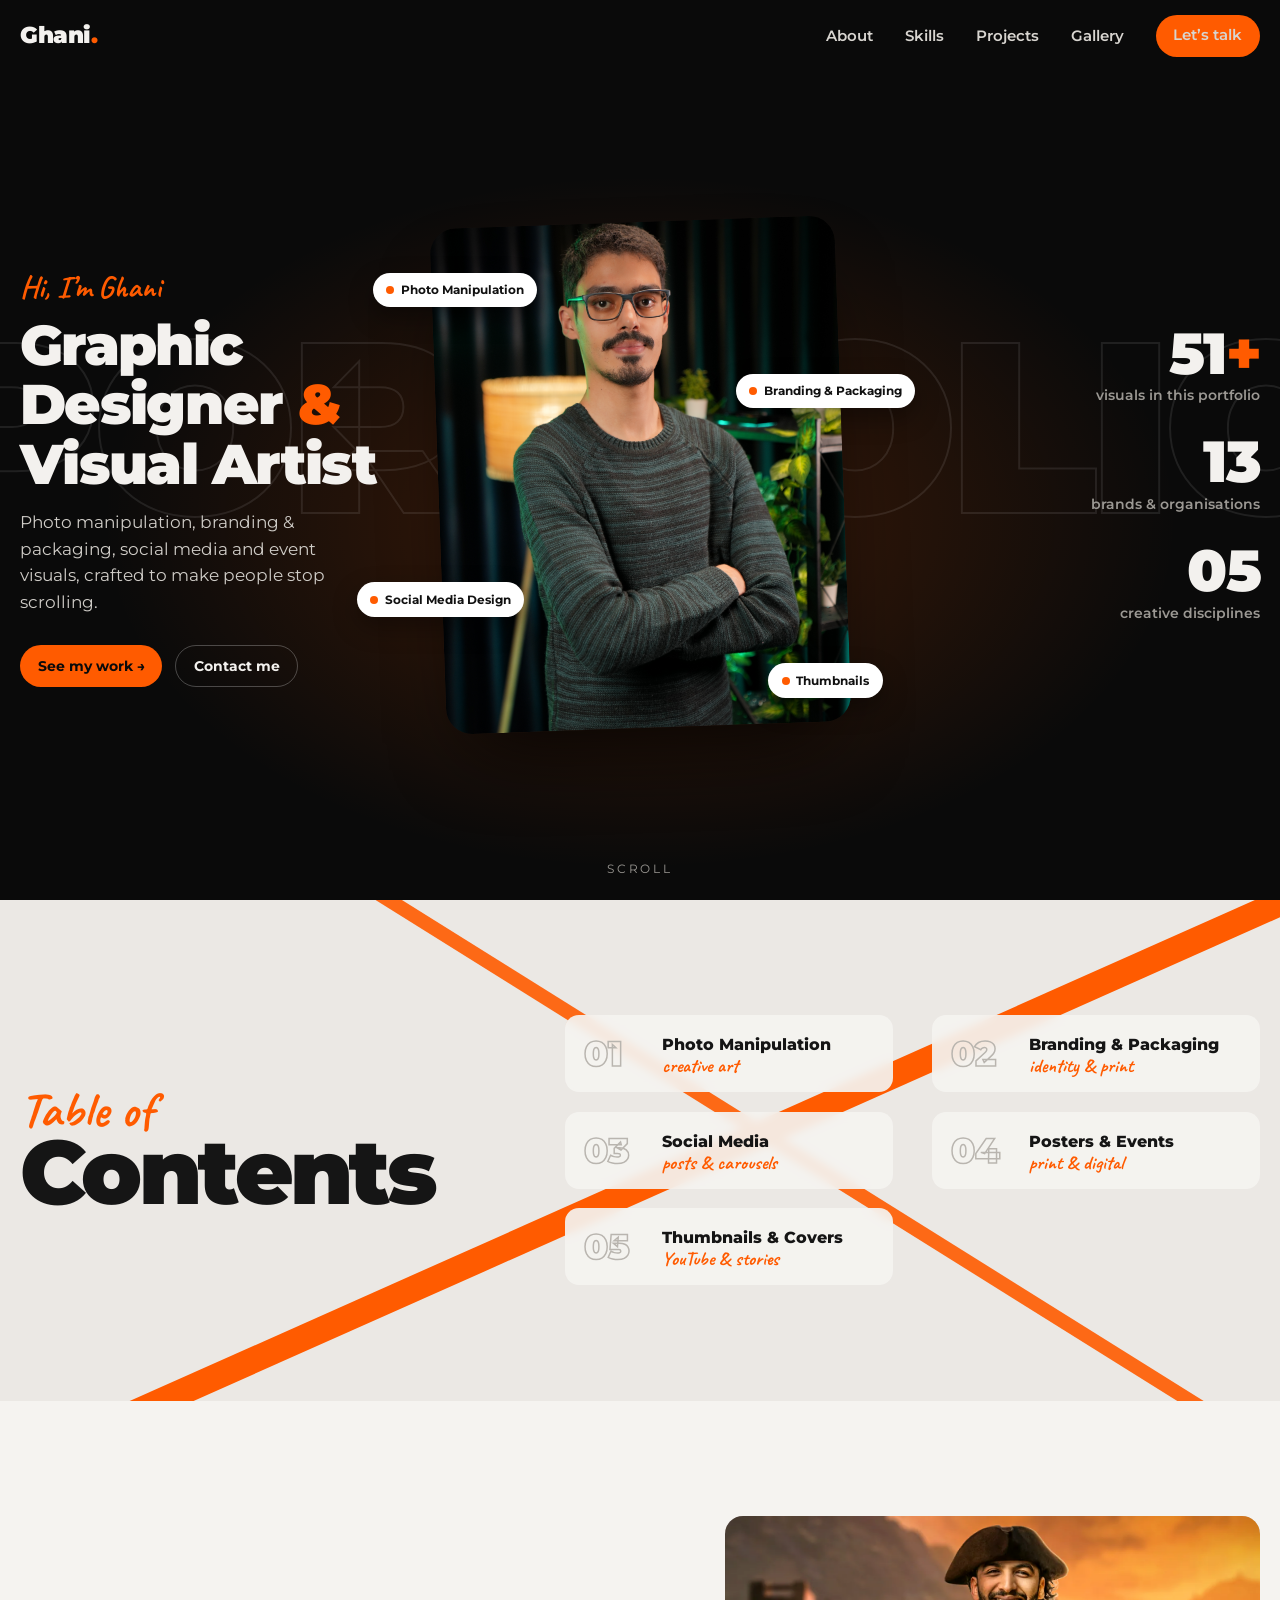
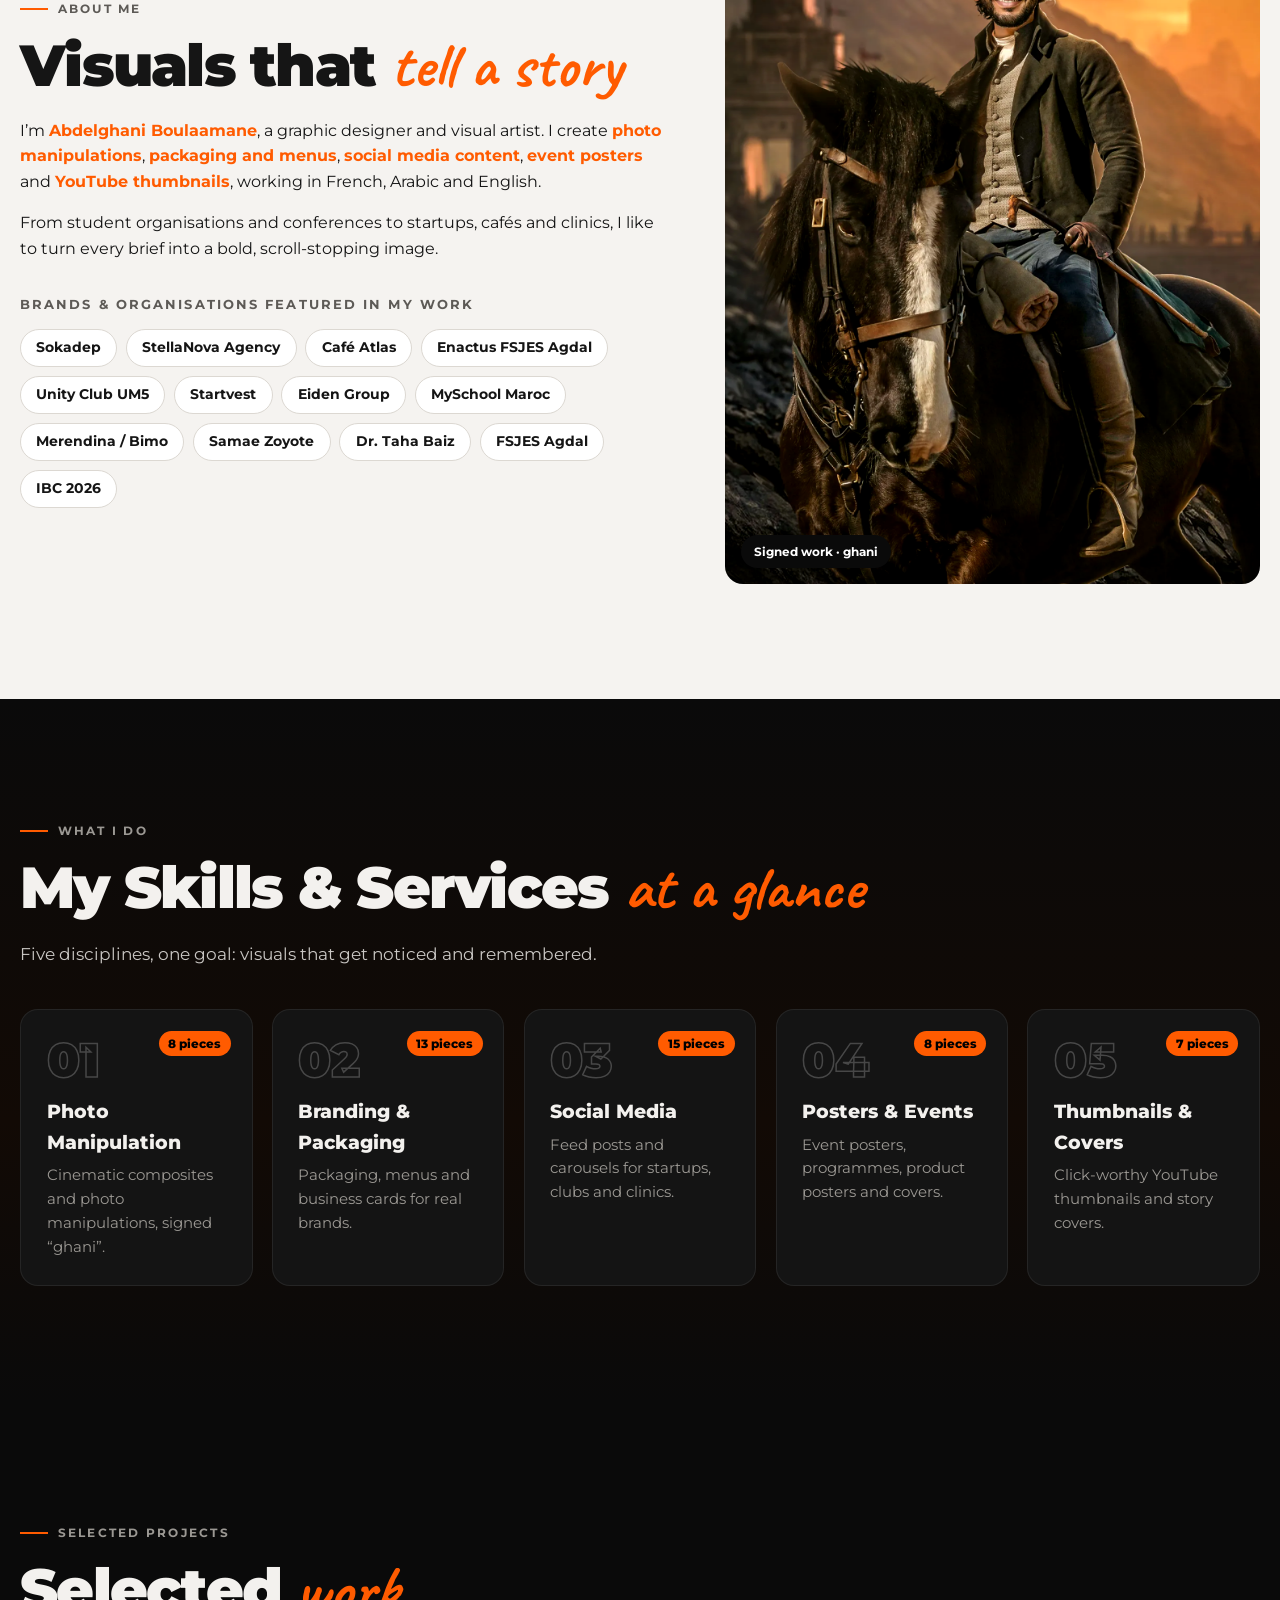
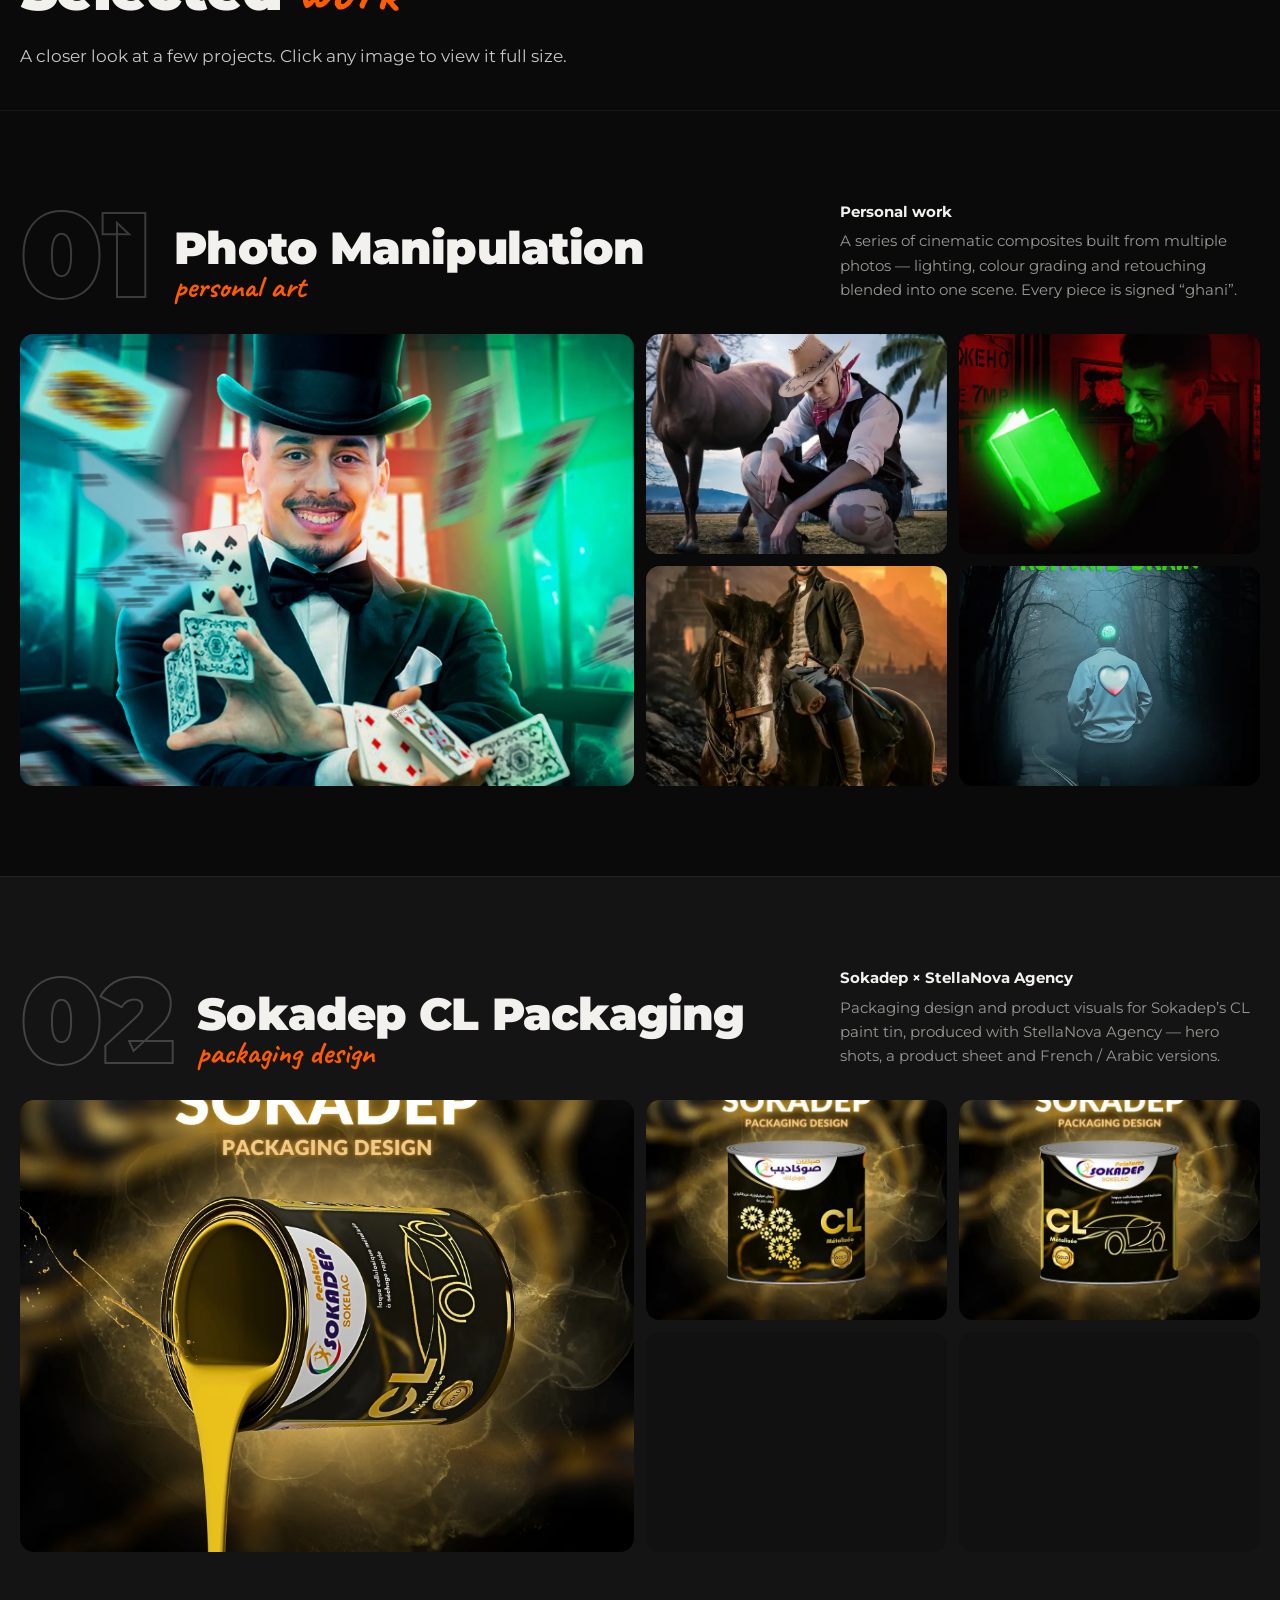
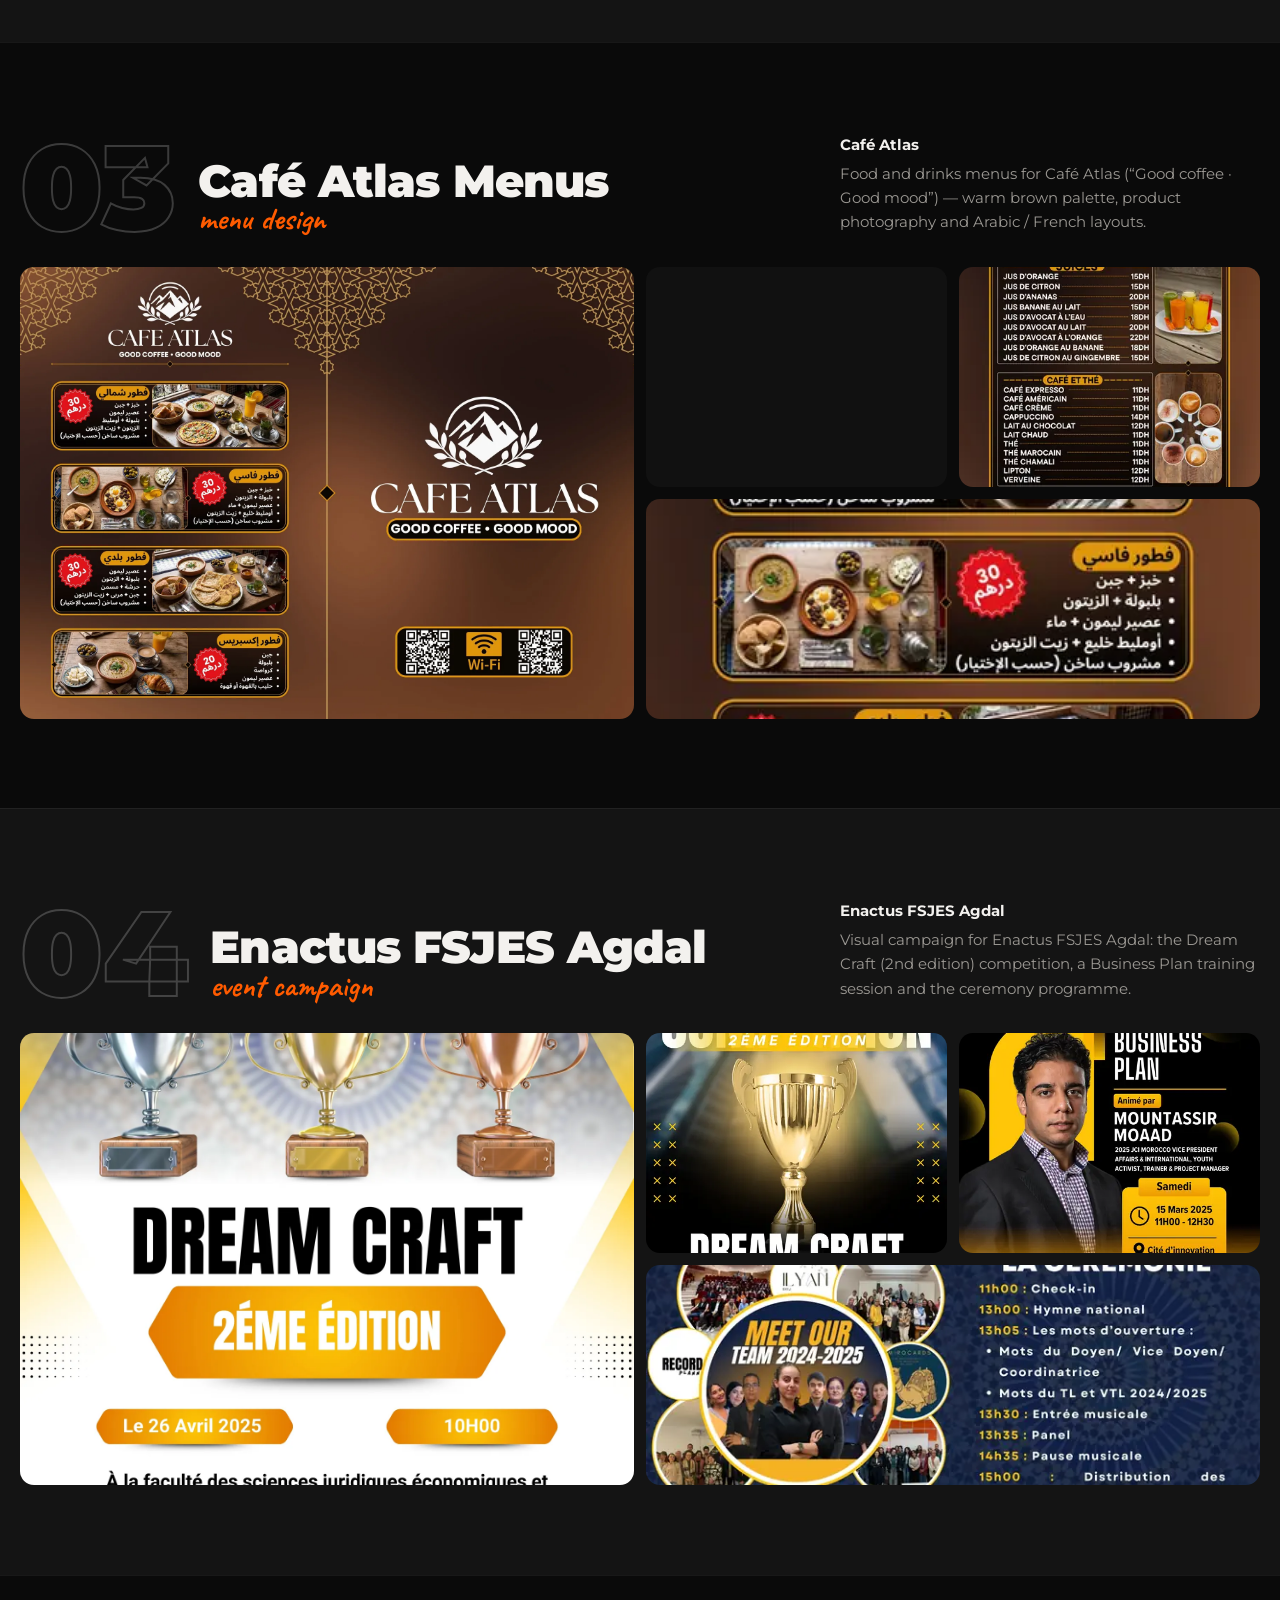
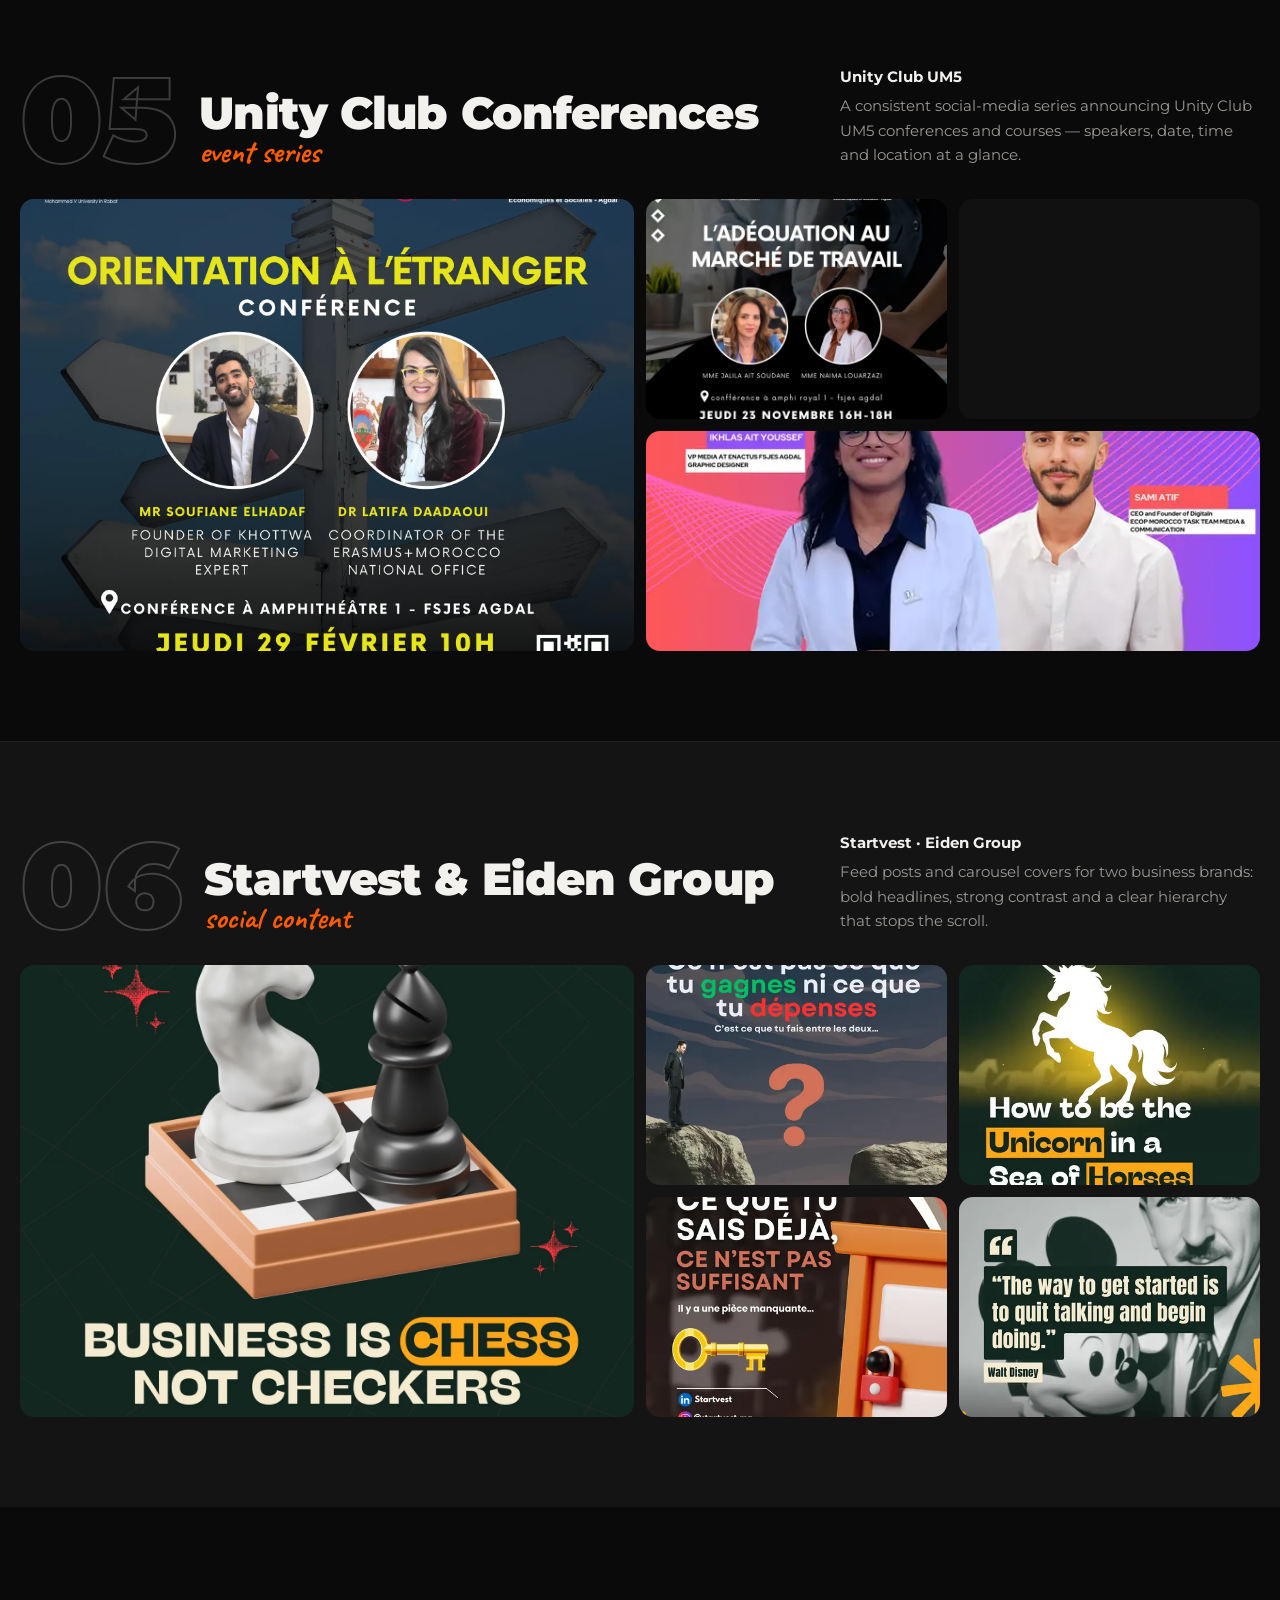
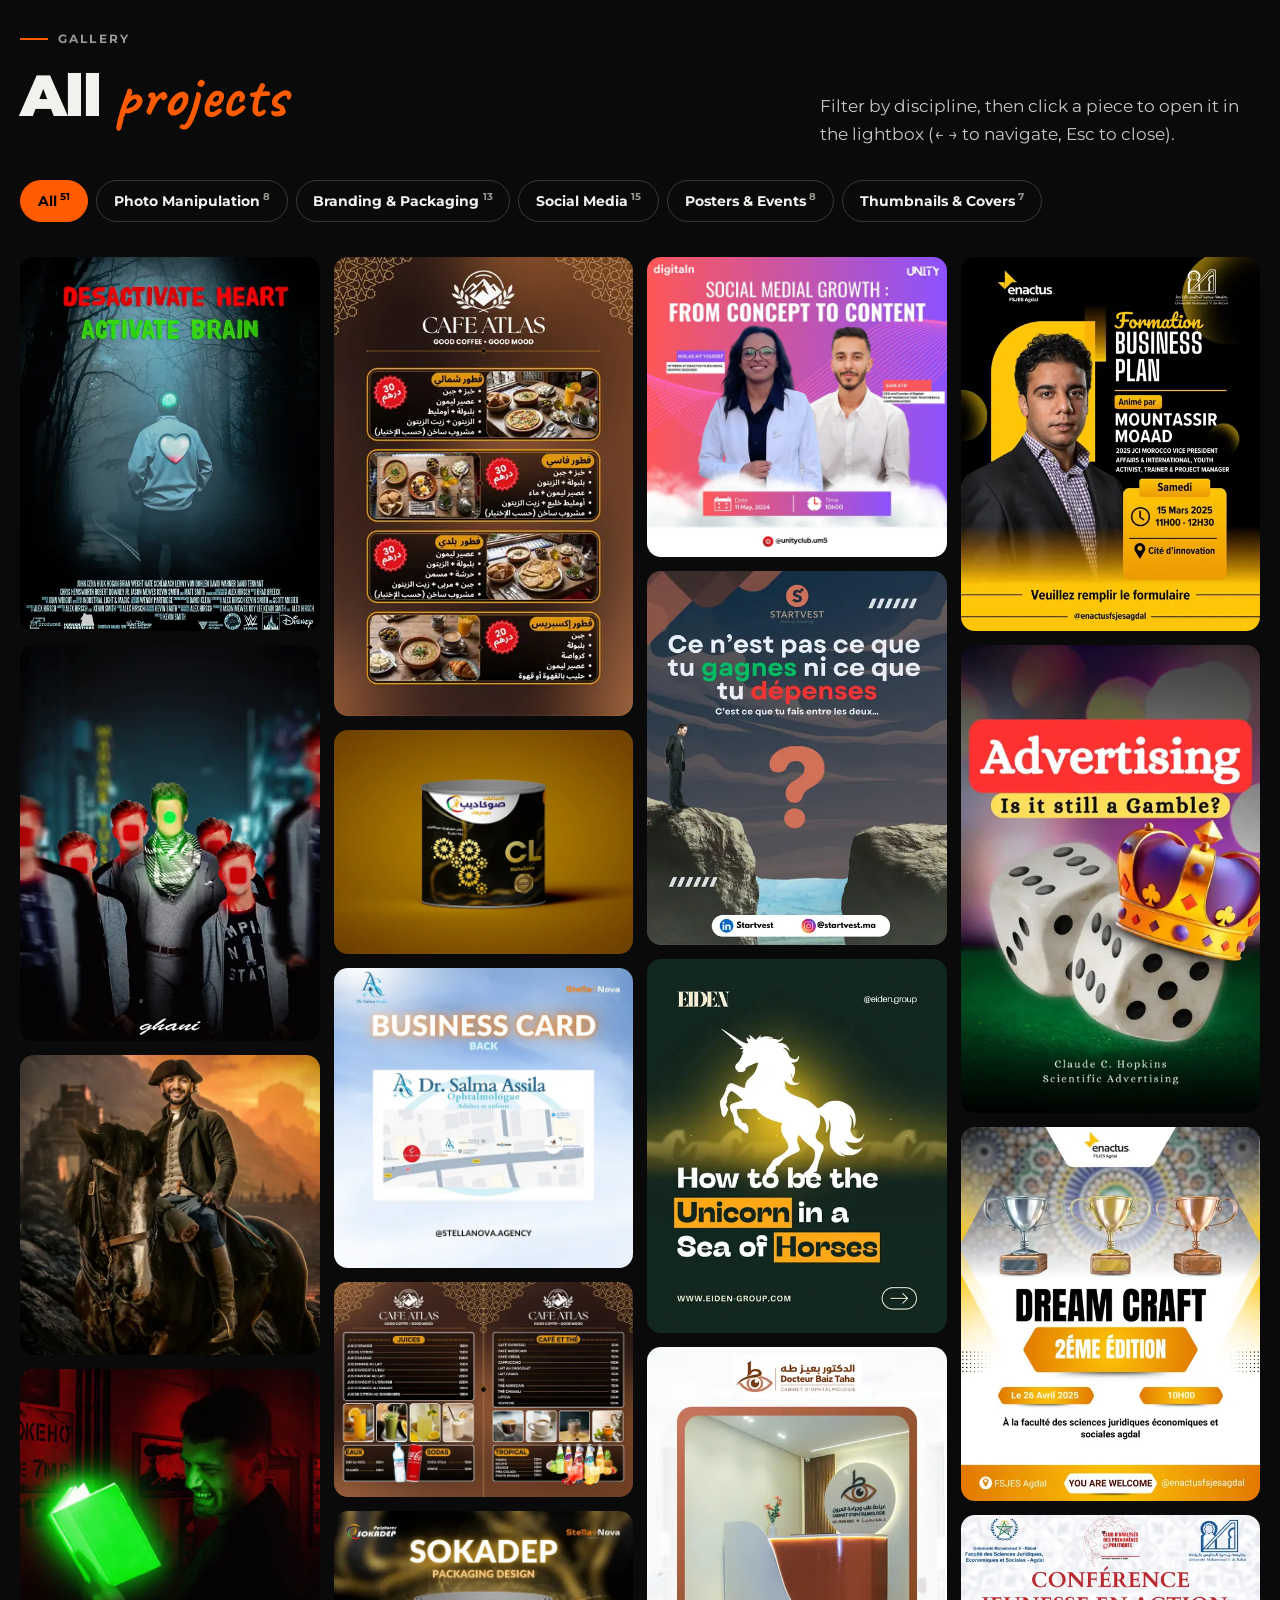
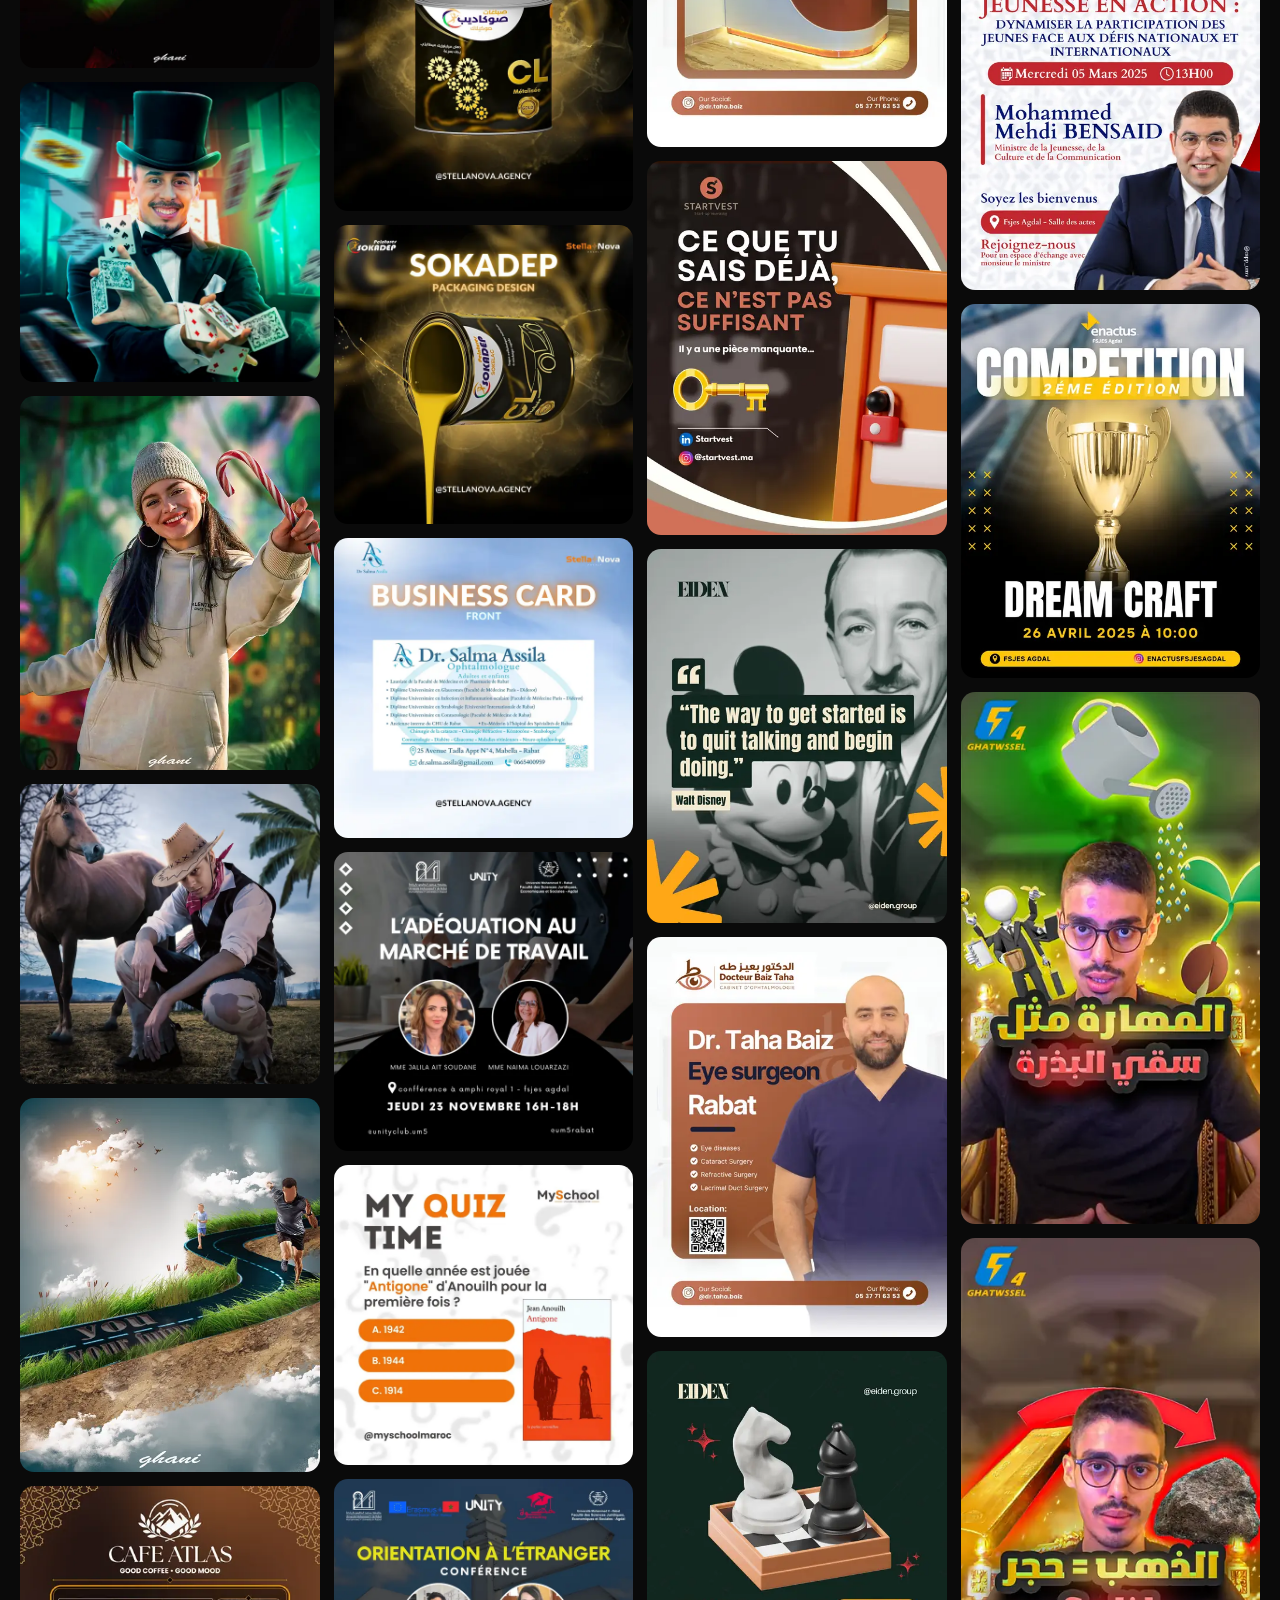
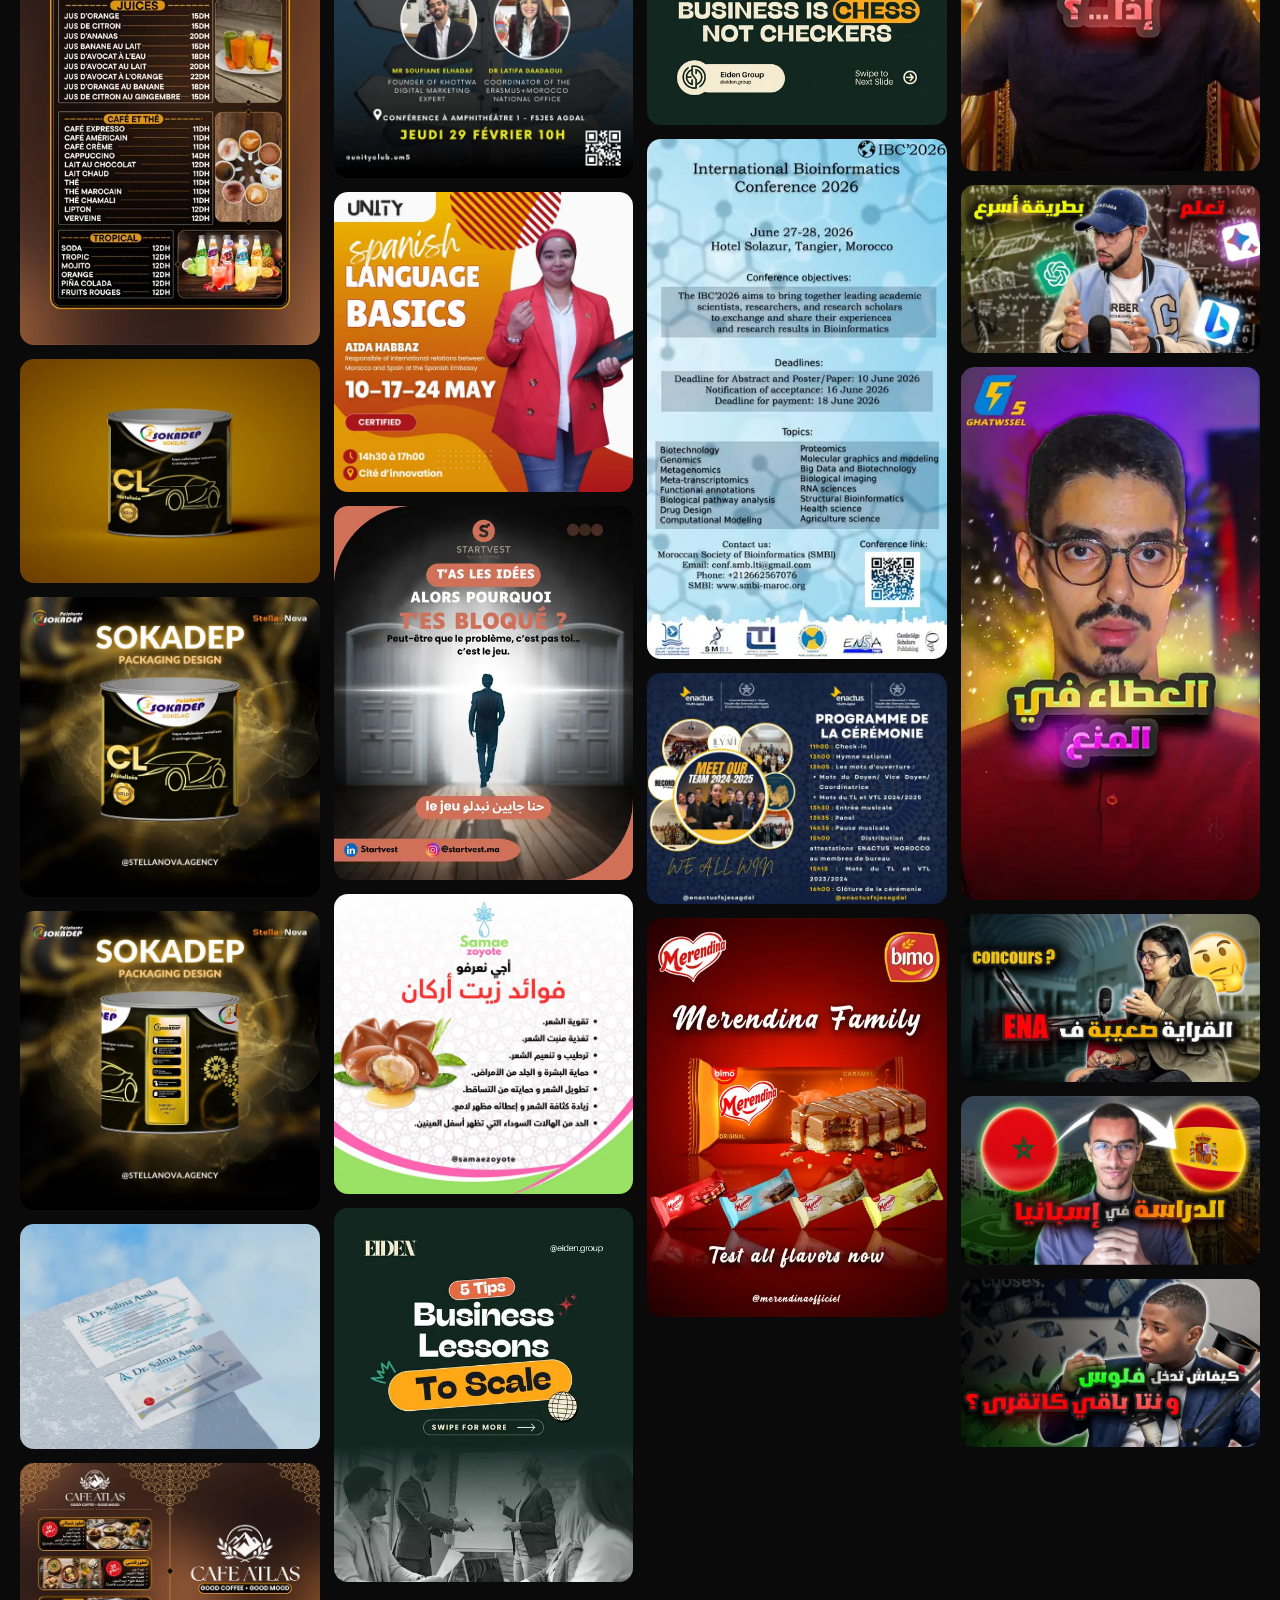
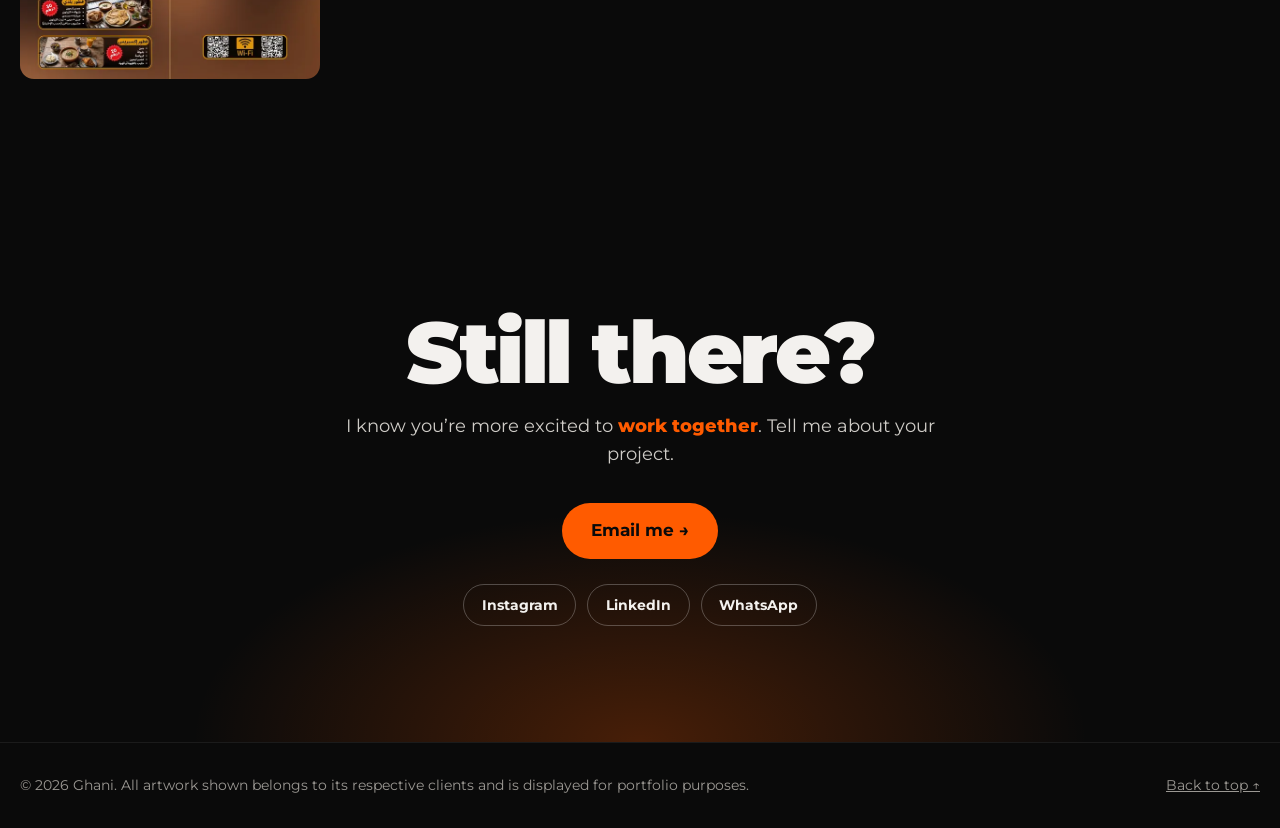
==== commit e2fa88e6: "s" ====
--- a/index.html
+++ b/index.html
@@ -31,7 +31,7 @@
 
 <header class="site-header">
   <nav class="container nav" aria-label="Main">
-    <a class="logo" href="#top" aria-label="Ghani — home">ghani<span>.</span></a>
+    <a class="logo" href="#top" aria-label="Ghani — home">Ghani<span>.</span></a>
     <button class="nav__toggle" aria-label="Open menu" aria-expanded="false" aria-controls="nav-links"><span></span></button>
     <ul class="nav__links" id="nav-links">
       <li><a href="#about">About</a></li>
@@ -59,7 +59,7 @@
     </div>
     <div class="hero__visual reveal">
       <figure class="hero__frame">
-        <img src="assets/img/full/the-magician.webp" alt="The Magician: a photo manipulation by Ghani" width="1654" height="1654" fetchpriority="high">
+        <img src="assets/img/full/ghani.jpeg" alt="The Magician: a photo manipulation by Ghani" width="1654" height="1654" fetchpriority="high">
       </figure>
       <span class="tag tag--1">Photo Manipulation</span>
       <span class="tag tag--2">Branding &amp; Packaging</span>
@@ -70,7 +70,7 @@
       <div class="stat"><b>51<span>+</span></b><small>visuals in this portfolio</small></div>
       <div class="stat"><b>13</b><small>brands &amp; organisations</small></div>
       <div class="stat"><b>05</b><small>creative disciplines</small></div>
-      <!-- TODO: add "X+ years of experience" here if Ghani wants (real number only). -->
+      <!-- TODO: add "8+ years of experience" here if Ghani wants (real number only). -->
     </div>
   </div>
   <span class="scroll-hint" aria-hidden="true">Scroll</span>
@@ -98,7 +98,7 @@
       <span class="eyebrow">About me</span>
       <h2 class="section-title" id="about-title">Visuals that <span class="script">tell a story</span></h2>
       <!-- TODO: Ghani, rewrite this bio in your own words (where you're based, studies, how long you've been designing, tools you use). -->
-      <p>I’m <strong>Ghani</strong>, a graphic designer and visual artist. I create <strong>photo manipulations</strong>, <strong>packaging and menus</strong>, <strong>social media content</strong>, <strong>event posters</strong> and <strong>YouTube thumbnails</strong>, working in French, Arabic and English.</p>
+      <p>I’m <strong>Abdelghani Boulaamane</strong>, a graphic designer and visual artist. I create <strong>photo manipulations</strong>, <strong>packaging and menus</strong>, <strong>social media content</strong>, <strong>event posters</strong> and <strong>YouTube thumbnails</strong>, working in French, Arabic and English.</p>
       <p>From student organisations and conferences to startups, cafés and clinics, I like to turn every brief into a bold, scroll-stopping image.</p>
       <div class="brands">
         <h3>Brands &amp; organisations featured in my work</h3>
@@ -323,21 +323,43 @@
   <div class="container reveal">
     <h2 id="contact-title">Still there?</h2>
     <p>I know you’re more excited to <span class="accent">work together</span>. Tell me about your project.</p>
-    <!-- TODO: replace TODO-your-email@example.com with Ghani's real email address (1 place in this file). -->
-    <a class="pill pill--orange" style="font-size:1.05rem;padding:.9rem 1.8rem" href="mailto:TODO-your-email@example.com?subject=Project%20enquiry">Email me →</a>
-    <div class="socials">
-      <!-- TODO: add Ghani's real profile links, then uncomment the ones you need.
-      <a class="pill pill--ghost" href="https://www.instagram.com/YOUR-HANDLE" target="_blank" rel="noopener">Instagram</a>
-      <a class="pill pill--ghost" href="https://www.behance.net/YOUR-HANDLE" target="_blank" rel="noopener">Behance</a>
-      <a class="pill pill--ghost" href="https://www.linkedin.com/in/YOUR-HANDLE" target="_blank" rel="noopener">LinkedIn</a>
-      <a class="pill pill--ghost" href="https://wa.me/YOURNUMBER" target="_blank" rel="noopener">WhatsApp</a>
-      -->
-    </div>
+    <!-- TODO: abdelghani.boulaamane@gmail.com with Ghani's real email address (1 place in this file). -->
+<a
+  class="pill pill--orange"
+  style="font-size:1.05rem;padding:.9rem 1.8rem"
+  href="https://mail.google.com/mail/?view=cm&fs=1&to=abdelghani.boulaamane%40gmail.com&su=Project%20enquiry"
+  target="_blank"
+  rel="noopener noreferrer"
+>
+  Email me →
+</a>
+<div class="socials">
+  <a class="pill pill--ghost"
+     href="https://www.instagram.com/ghani.boulaamane"
+     target="_blank"
+     rel="noopener noreferrer">
+    Instagram
+  </a>
+
+  <a class="pill pill--ghost"
+     href="https://www.linkedin.com/in/abdelghani-boulaamane"
+     target="_blank"
+     rel="noopener noreferrer">
+    LinkedIn
+  </a>
+
+  <a class="pill pill--ghost"
+     href="https://wa.me/+212677682840"
+     target="_blank"
+     rel="noopener noreferrer">
+    WhatsApp
+  </a>
+</div>
     <!-- Optional contact form (static hosts need a form service). Create a free form at https://formspree.io,
          paste its ID below and uncomment:
     <form action="https://formspree.io/f/YOUR_FORM_ID" method="POST" style="max-width:520px;margin:2.5rem auto 0;display:grid;gap:.8rem;text-align:left">
       <label>Name <input name="name" required></label>
-      <label>Email <input type="email" name="email" required></label>
+      <label>Email <input type="abdelghani.boulaamane@gmail.com" name="email" required></label>
       <label>Message <textarea name="message" rows="5" required></textarea></label>
       <button class="pill pill--orange" type="submit">Send</button>
     </form>
--- a/assets/css/style.css
+++ b/assets/css/style.css
@@ -111,7 +111,7 @@
 .about__text p{margin-bottom:1rem;max-width:60ch}
 .about__text strong{color:var(--orange)}
 .about__photo{position:relative;border-radius:var(--radius);overflow:hidden;aspect-ratio:4/5;background:#d9d5cf}
-.about__photo img{width:100%;height:100%;object-fit:cover;filter:grayscale(1) contrast(1.05)}
+.about__photo img{width:100%;height:100%;object-fit:cover;filter: contrast(1.05)}
 .about__photo figcaption{position:absolute;left:1rem;bottom:1rem;background:var(--black);color:#fff;padding:.4rem .8rem;border-radius:999px;font-size:.78rem;font-weight:700}
 .brands{margin-top:2rem}
 .brands h3{font-size:.82rem;letter-spacing:.16em;text-transform:uppercase;color:var(--dark-muted);margin-bottom:.9rem}
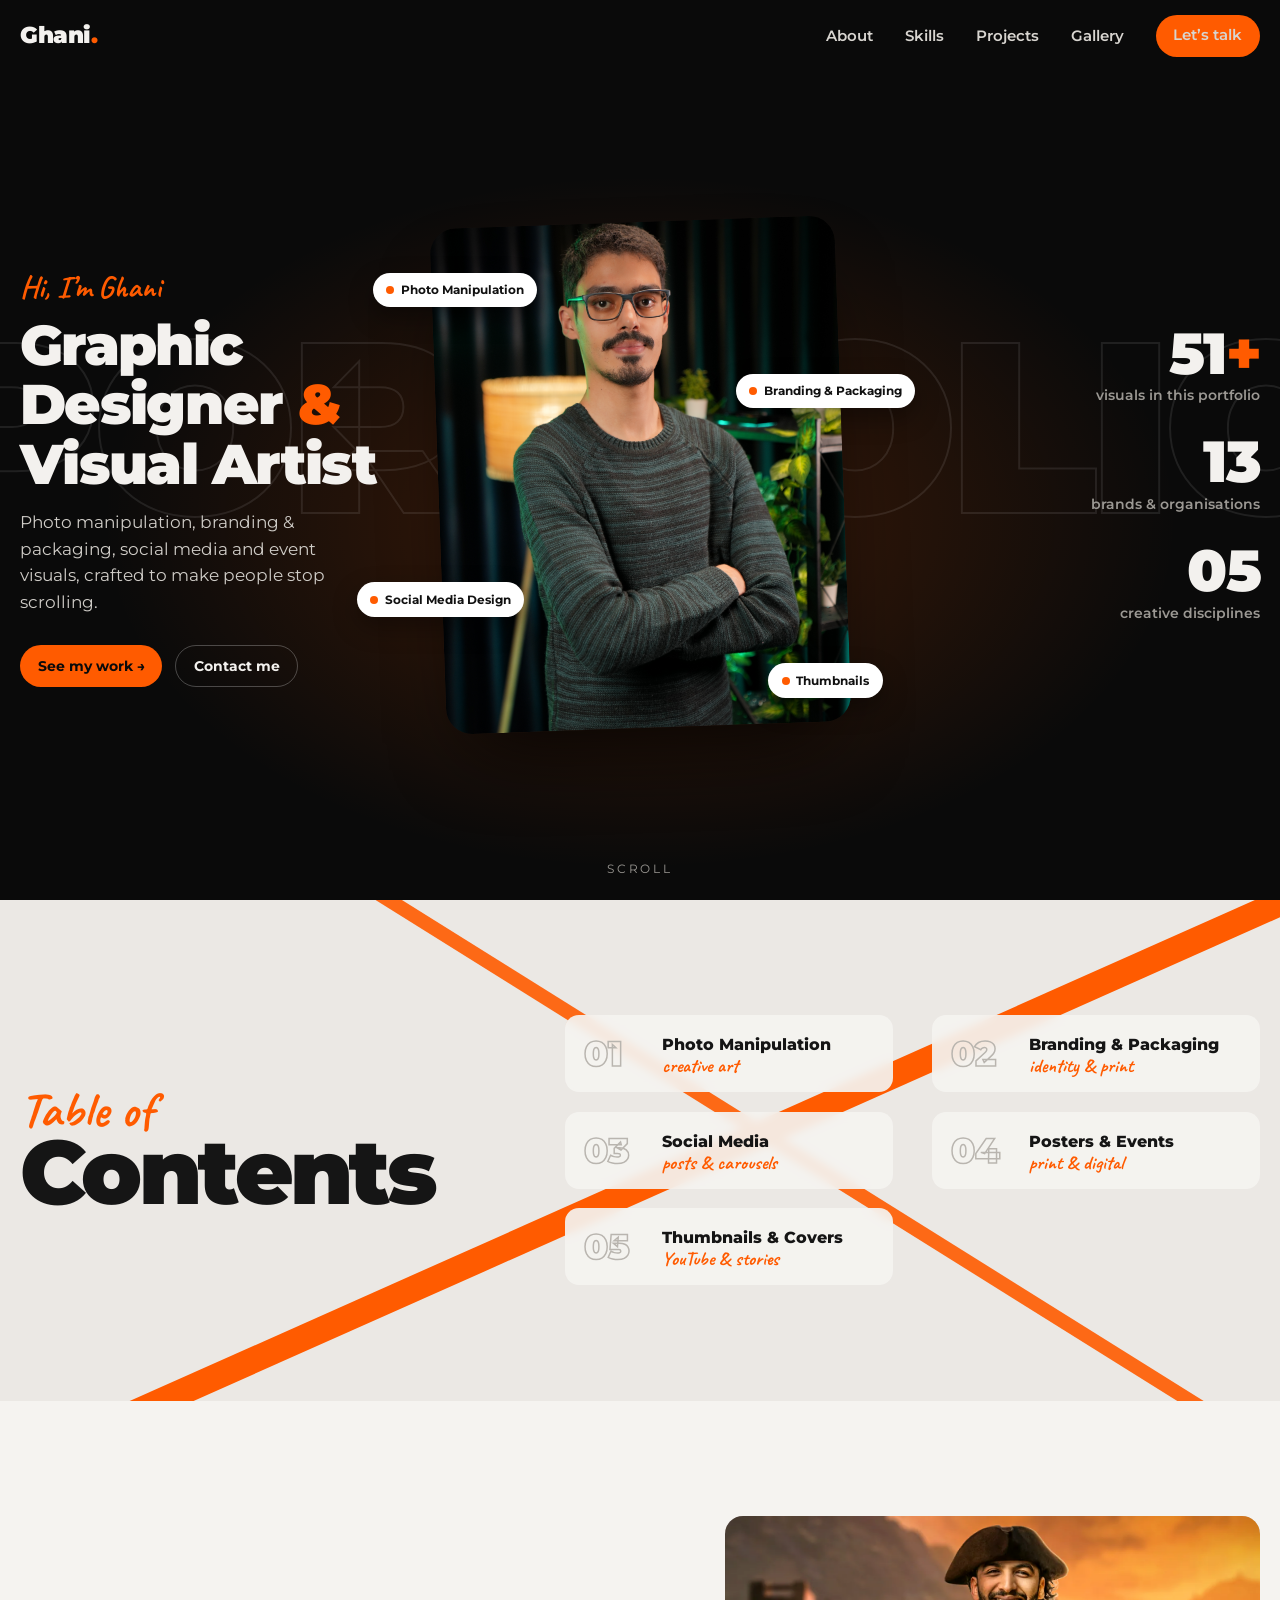
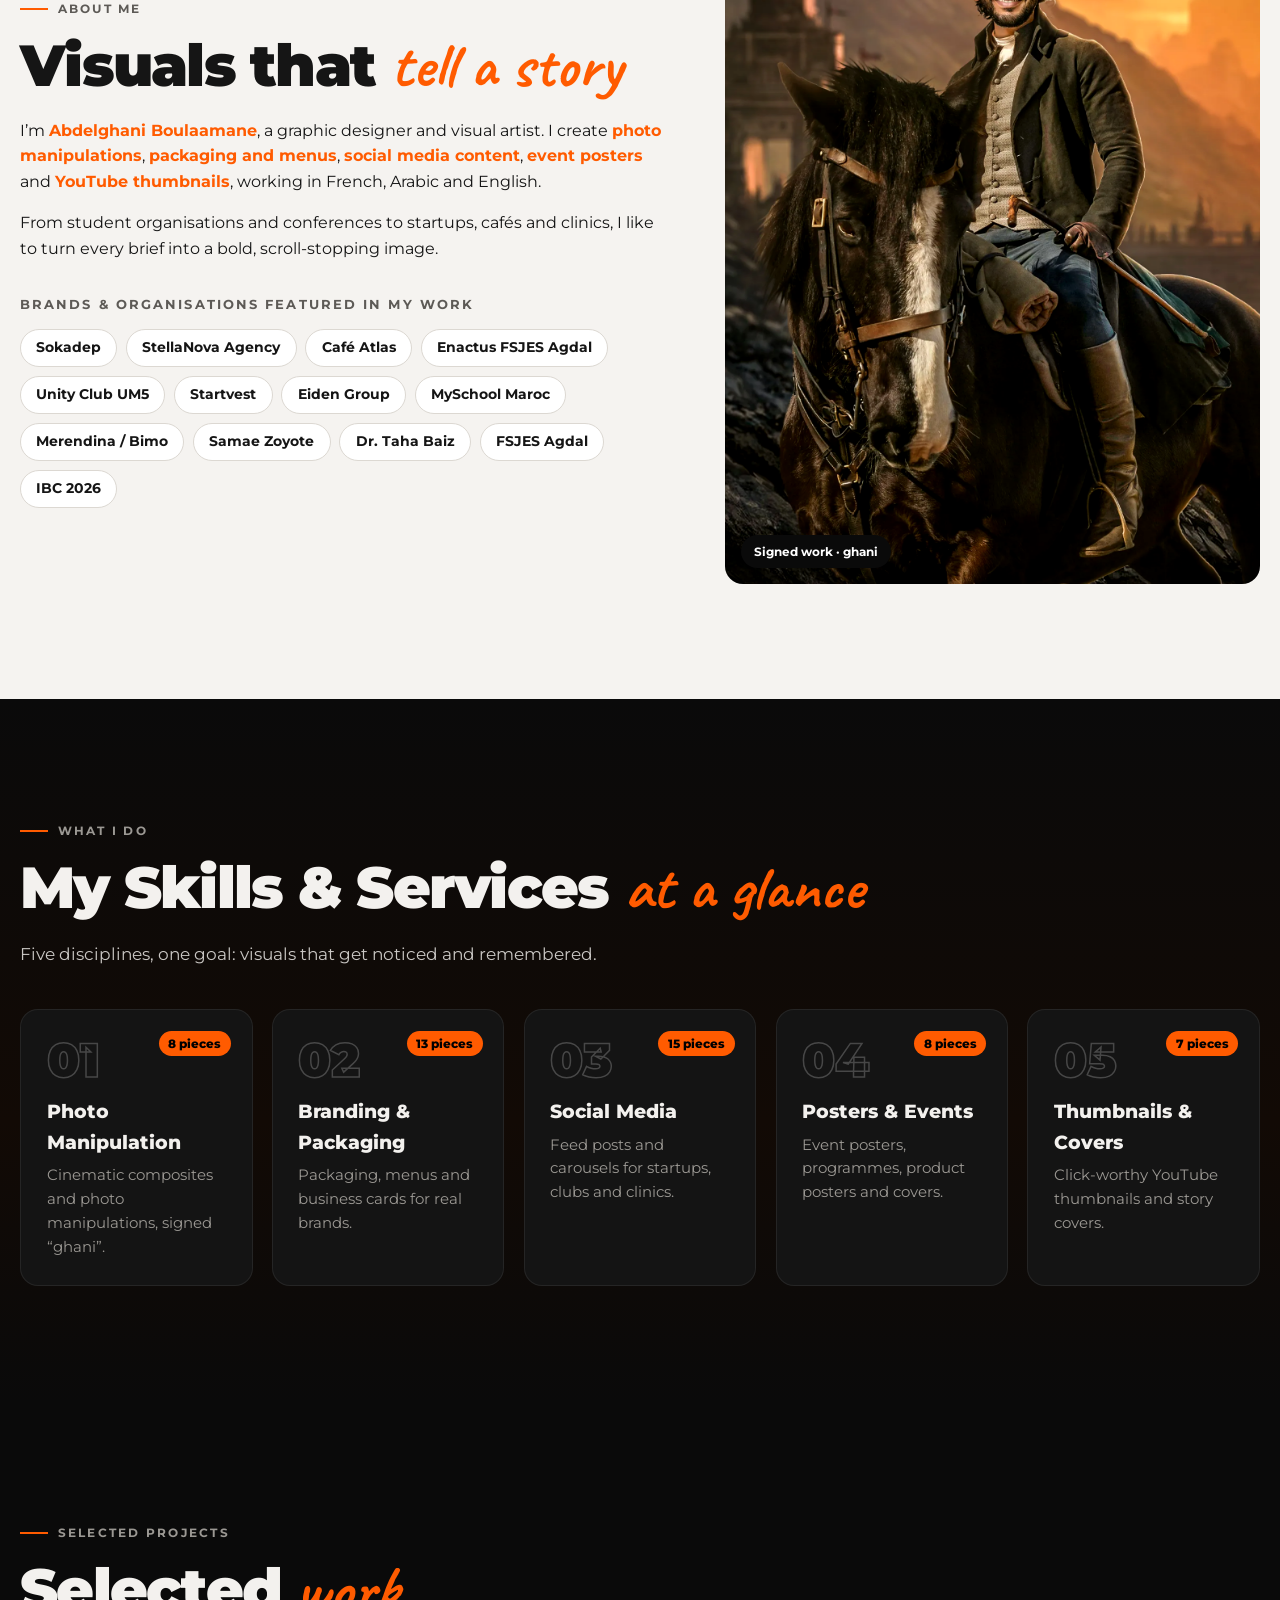
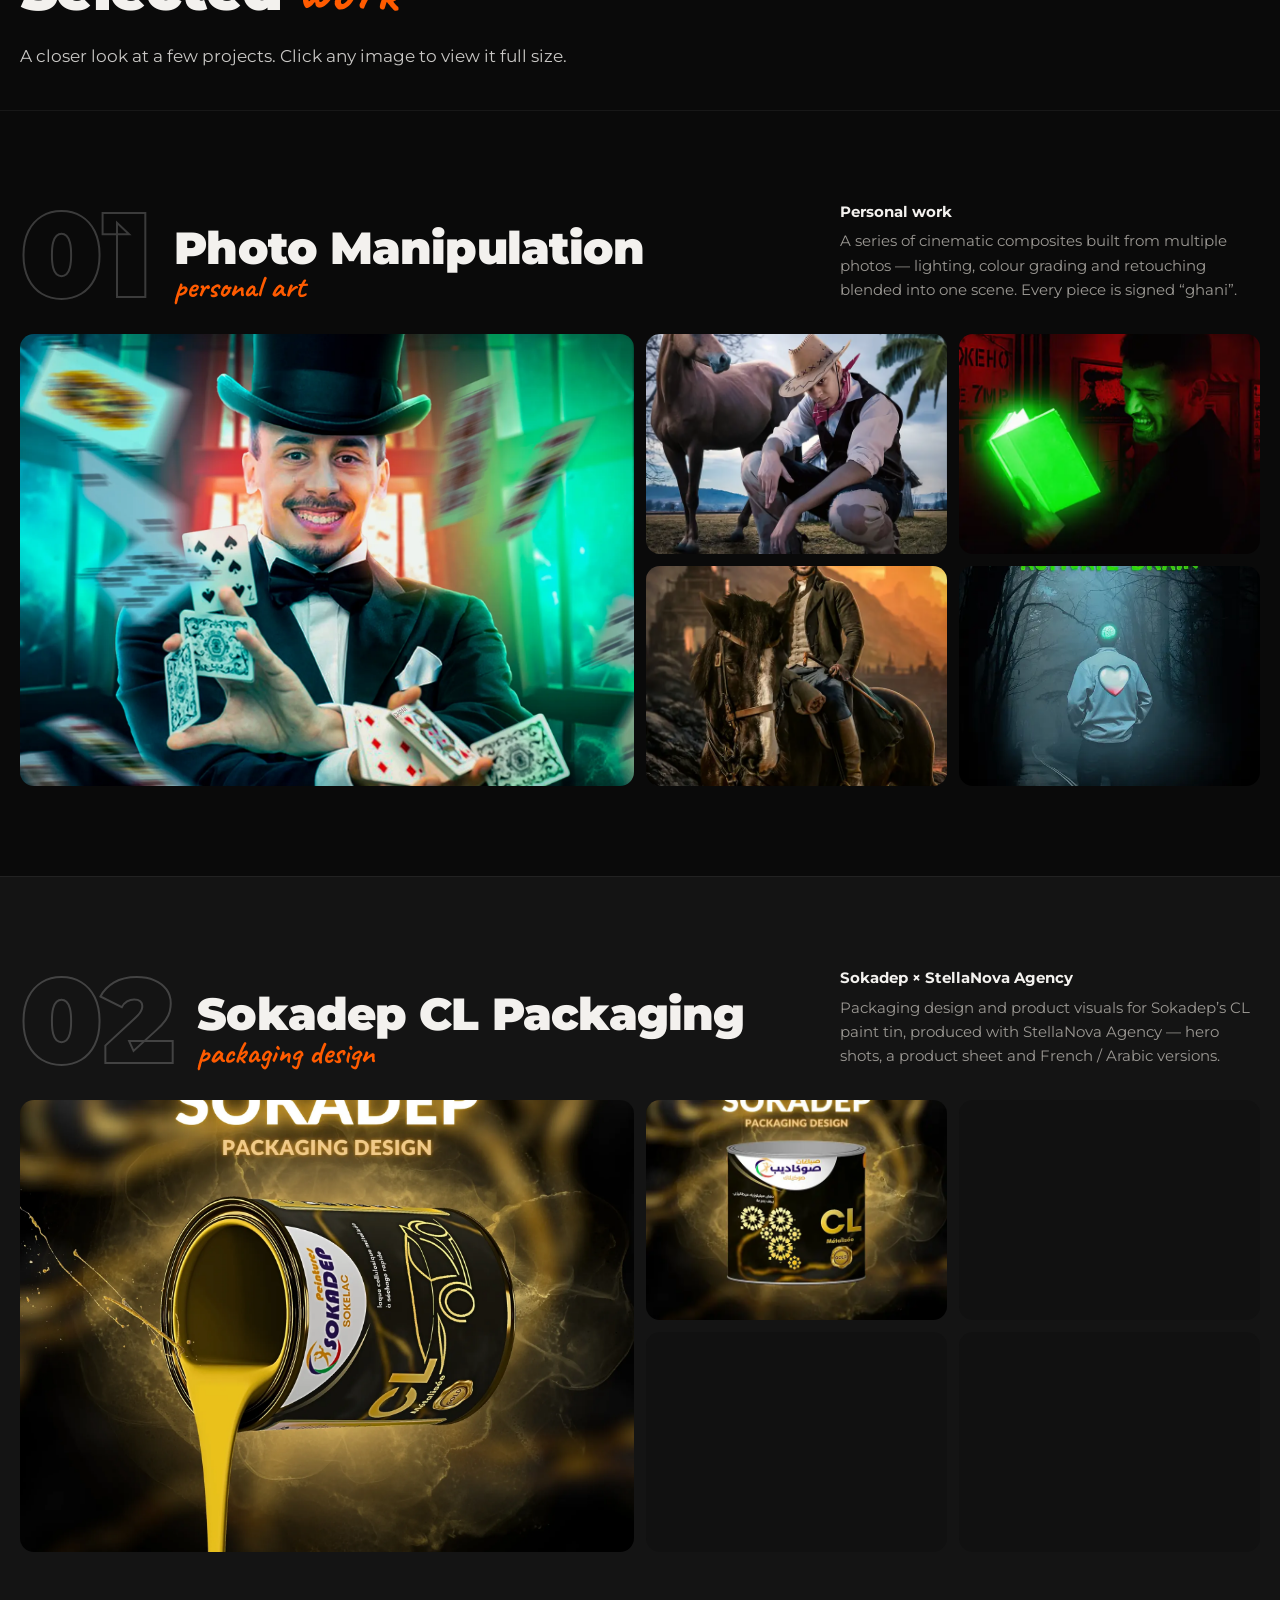
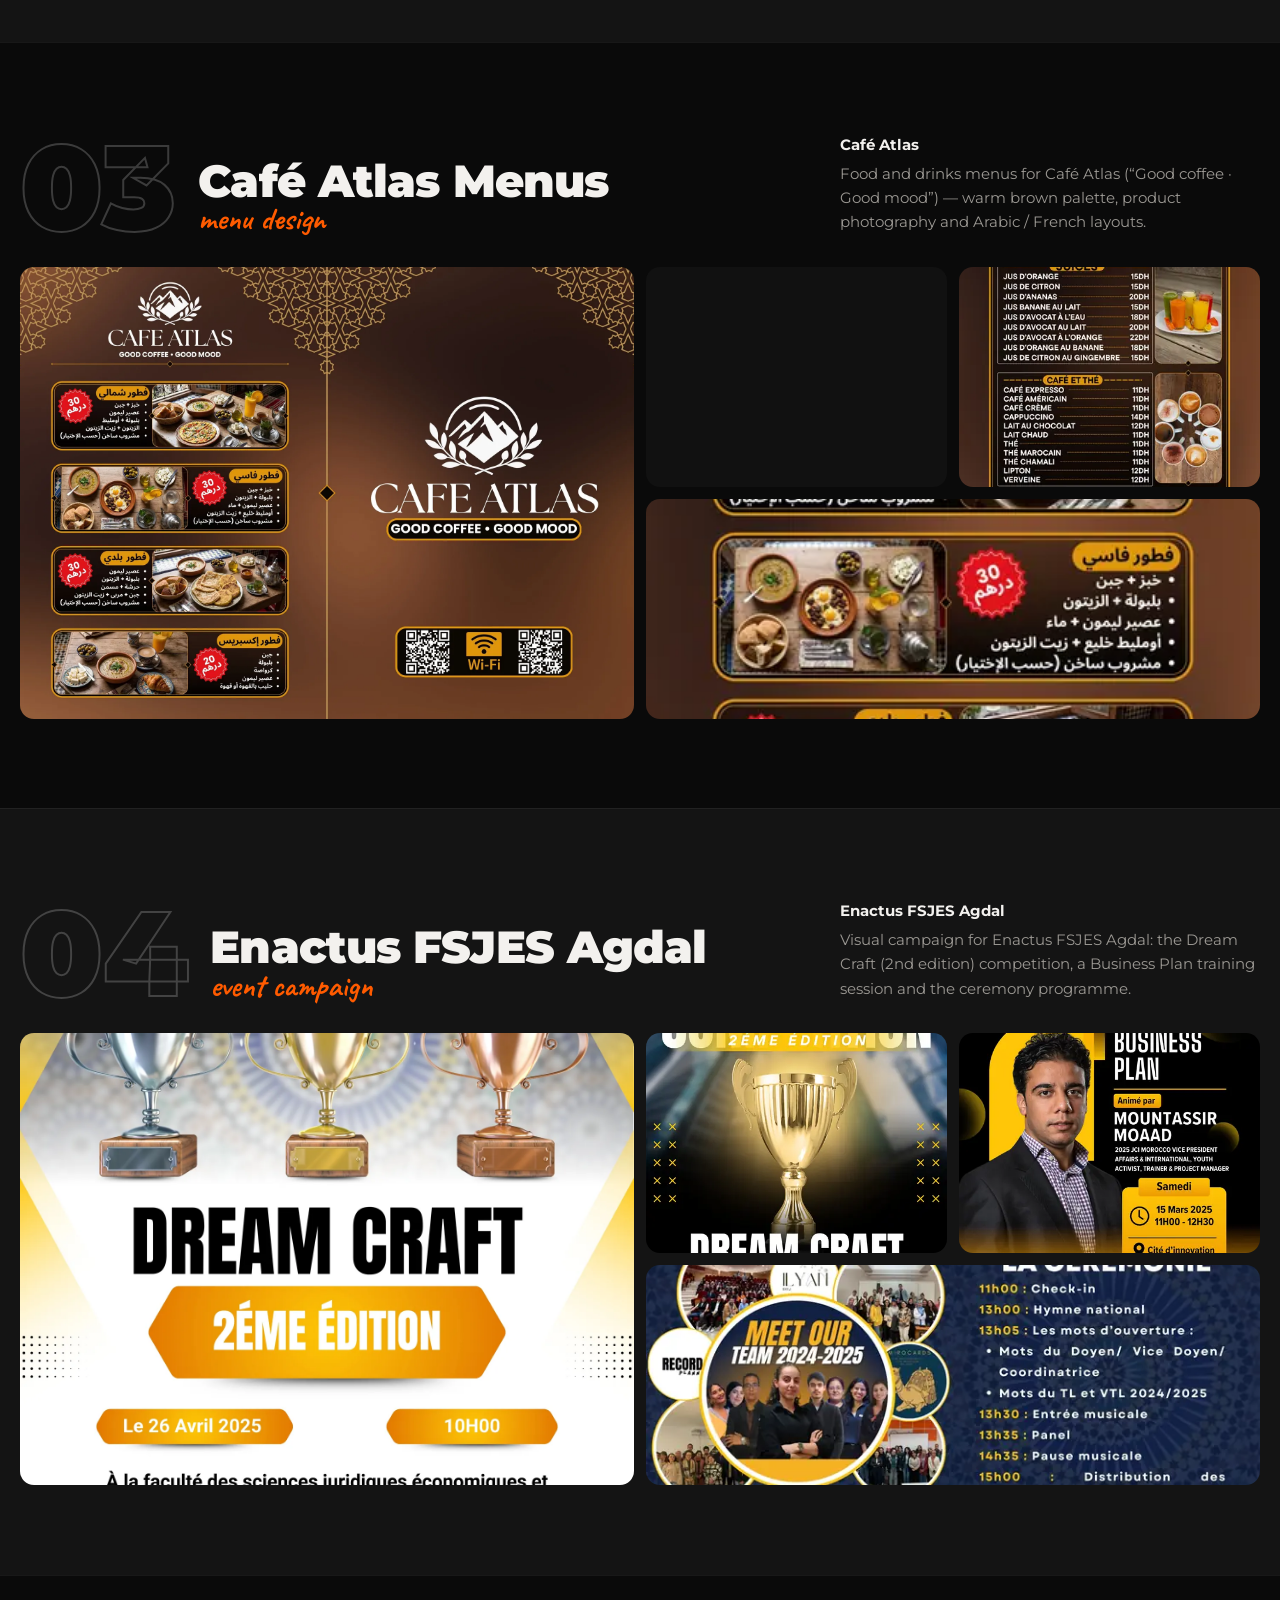
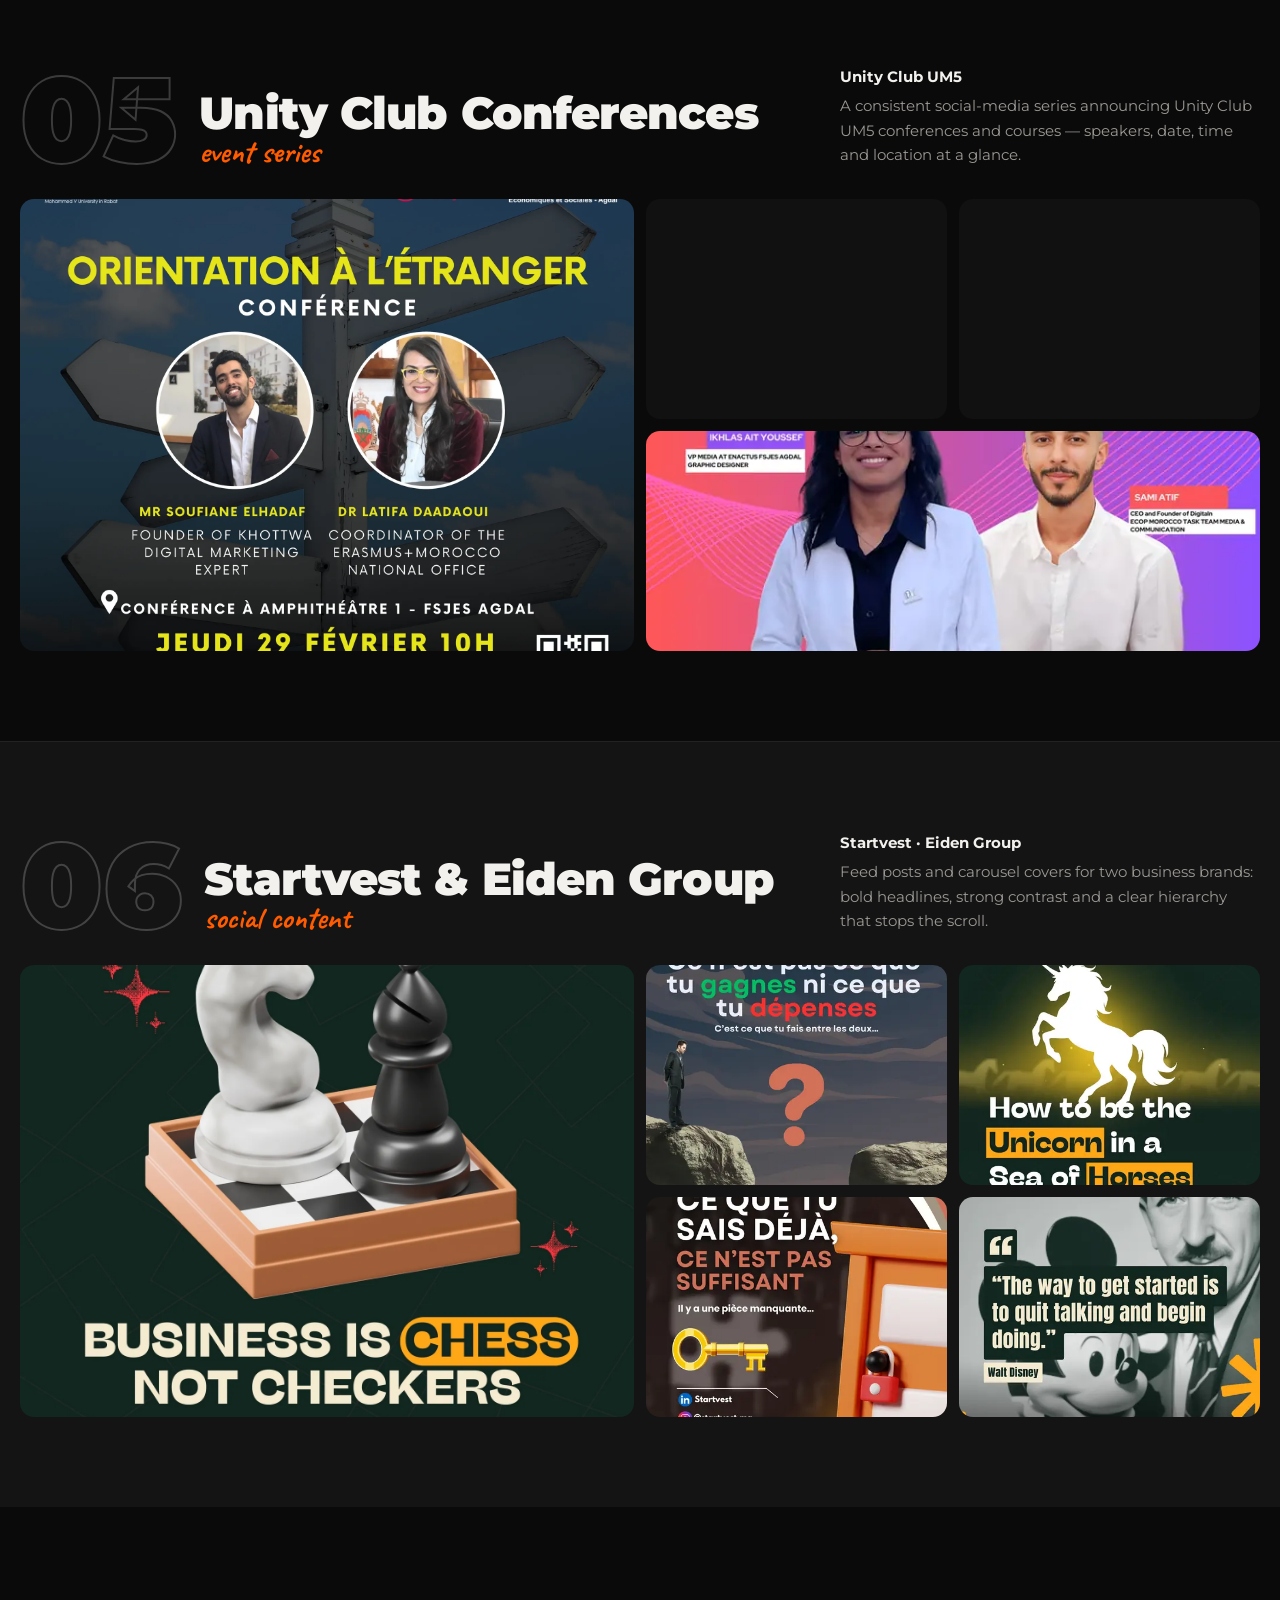
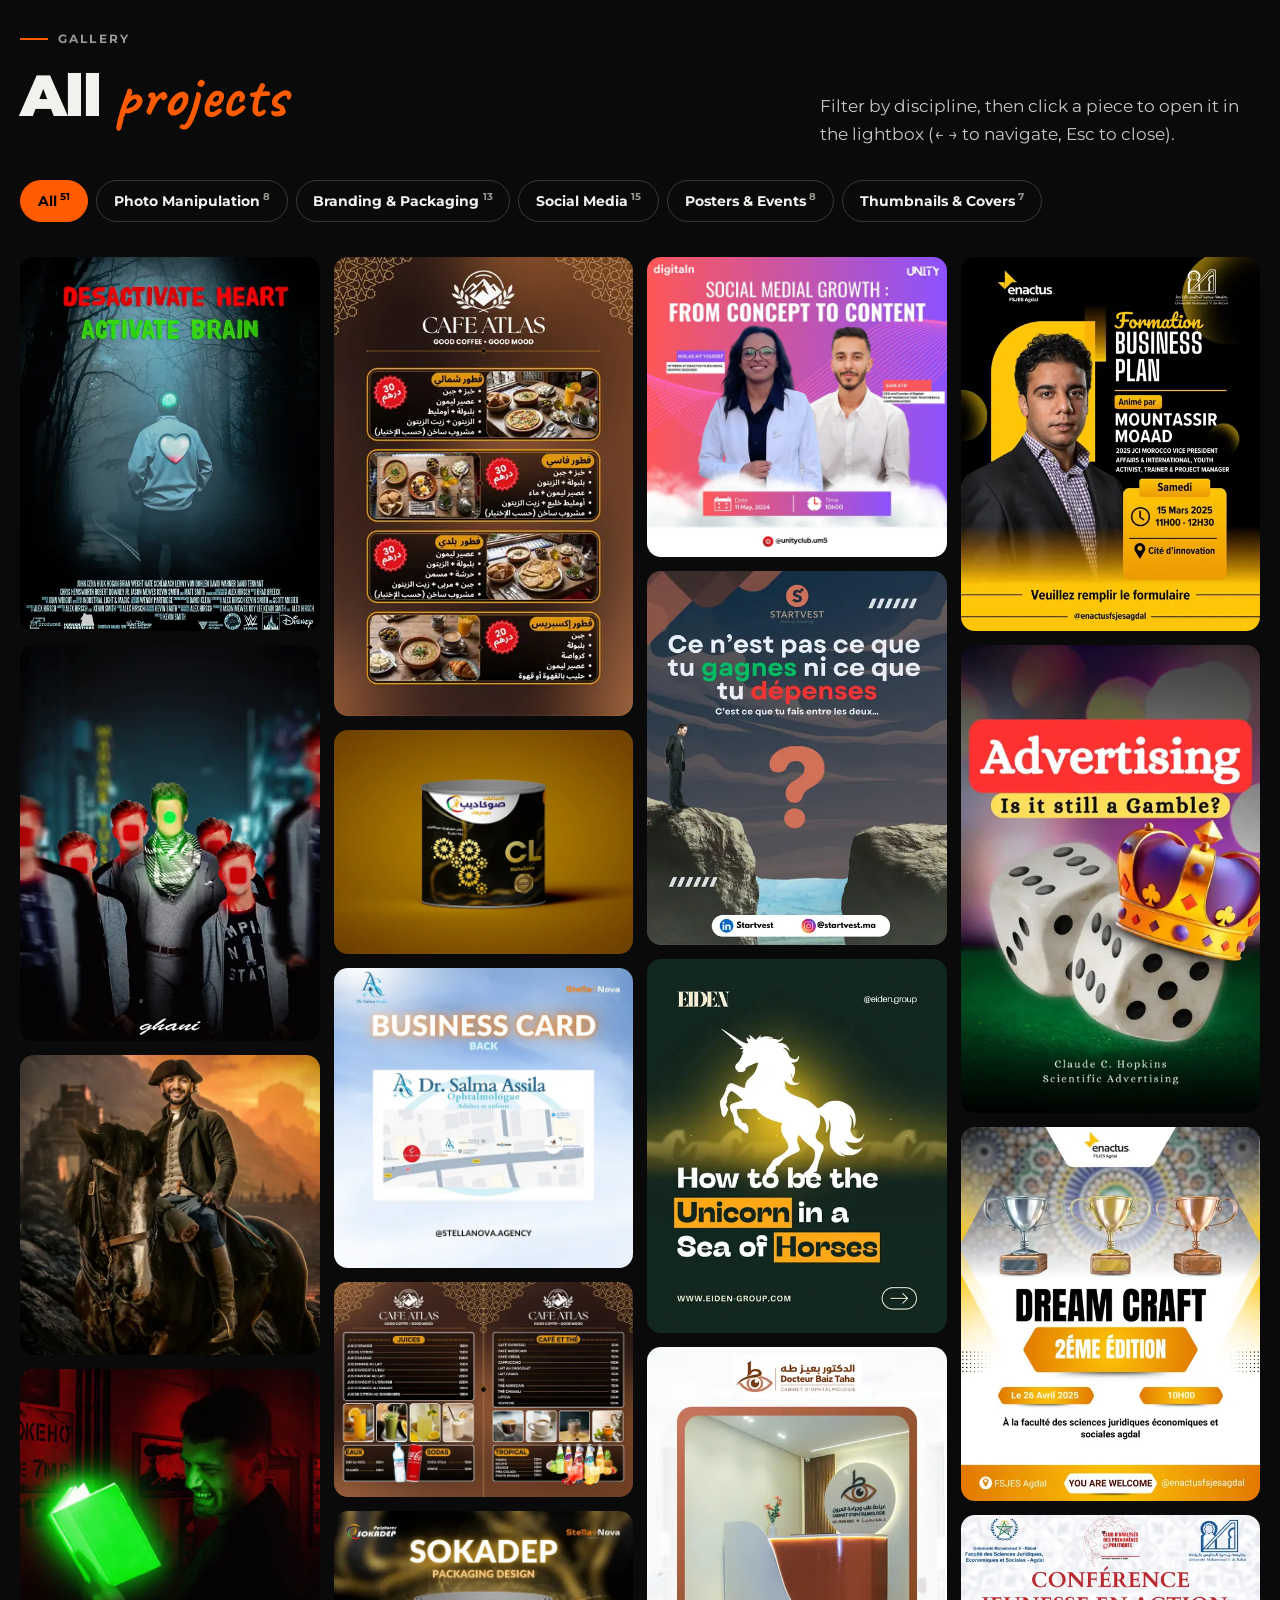
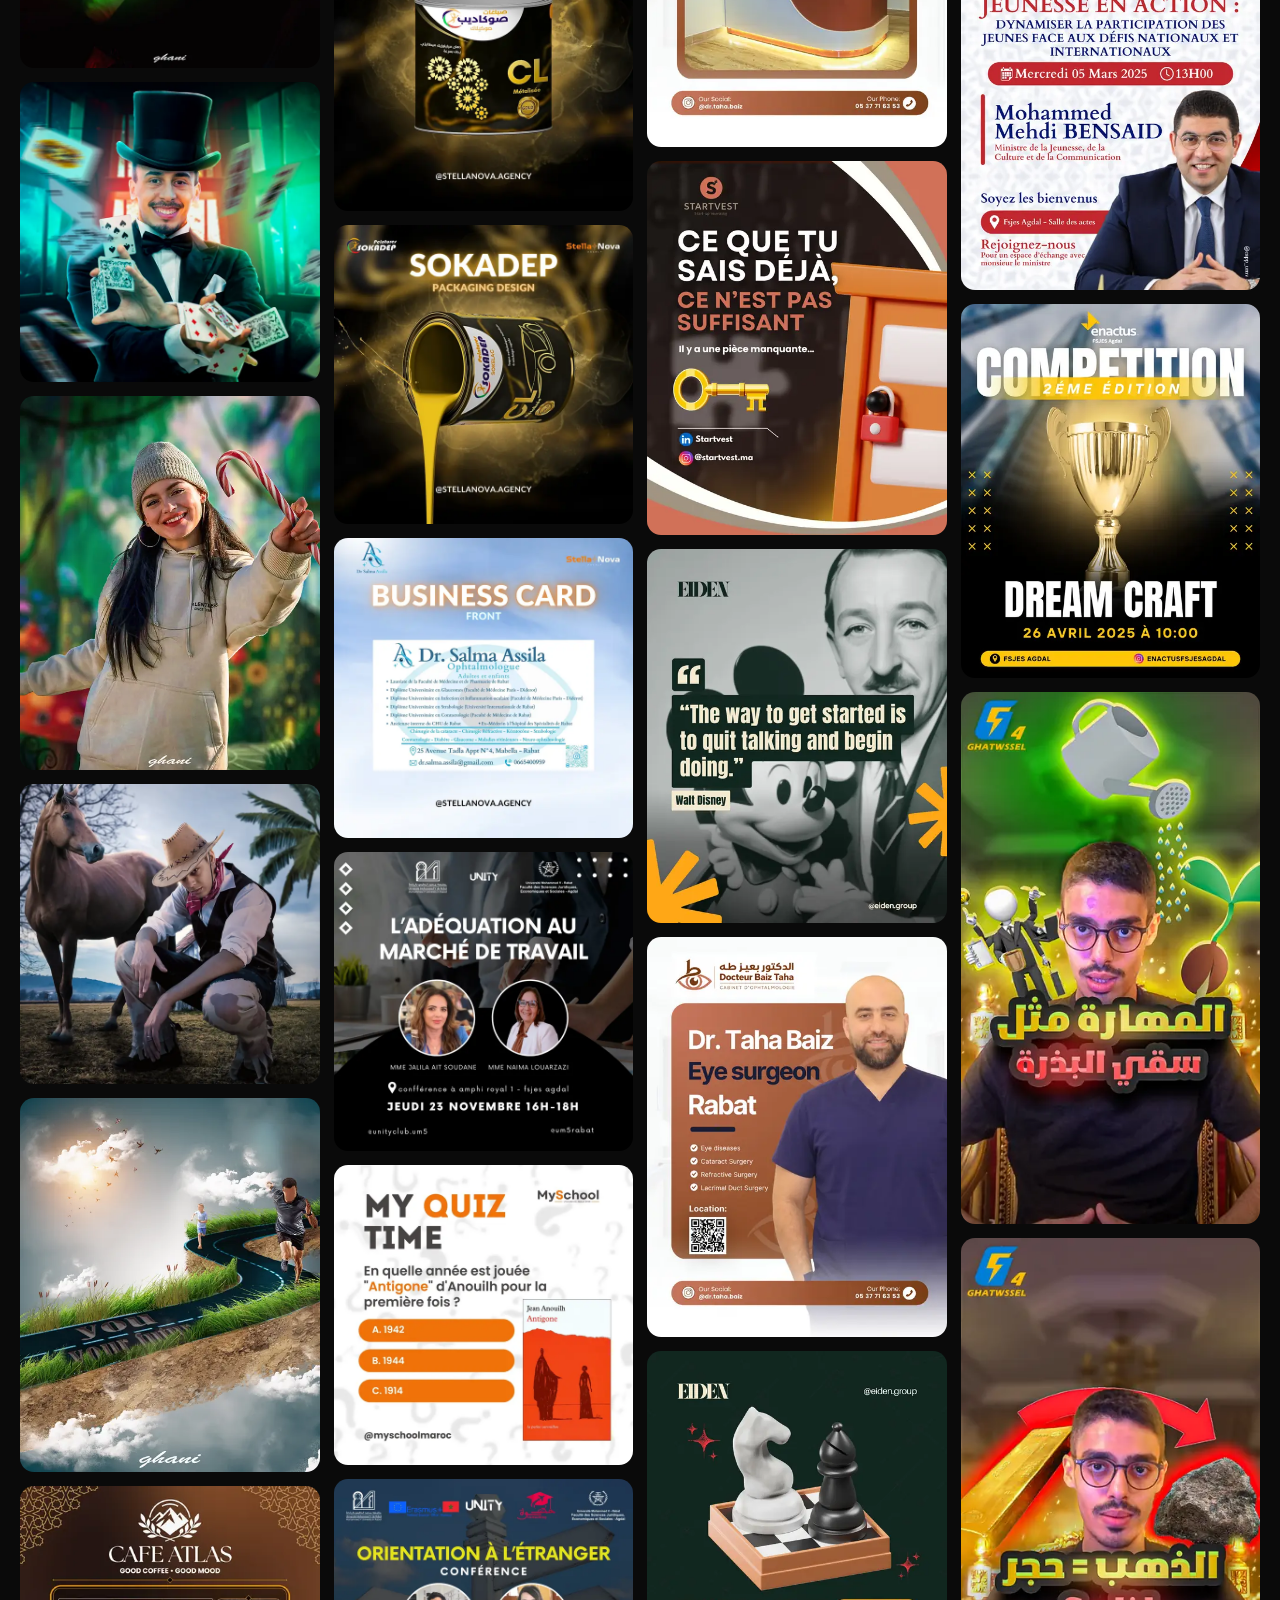
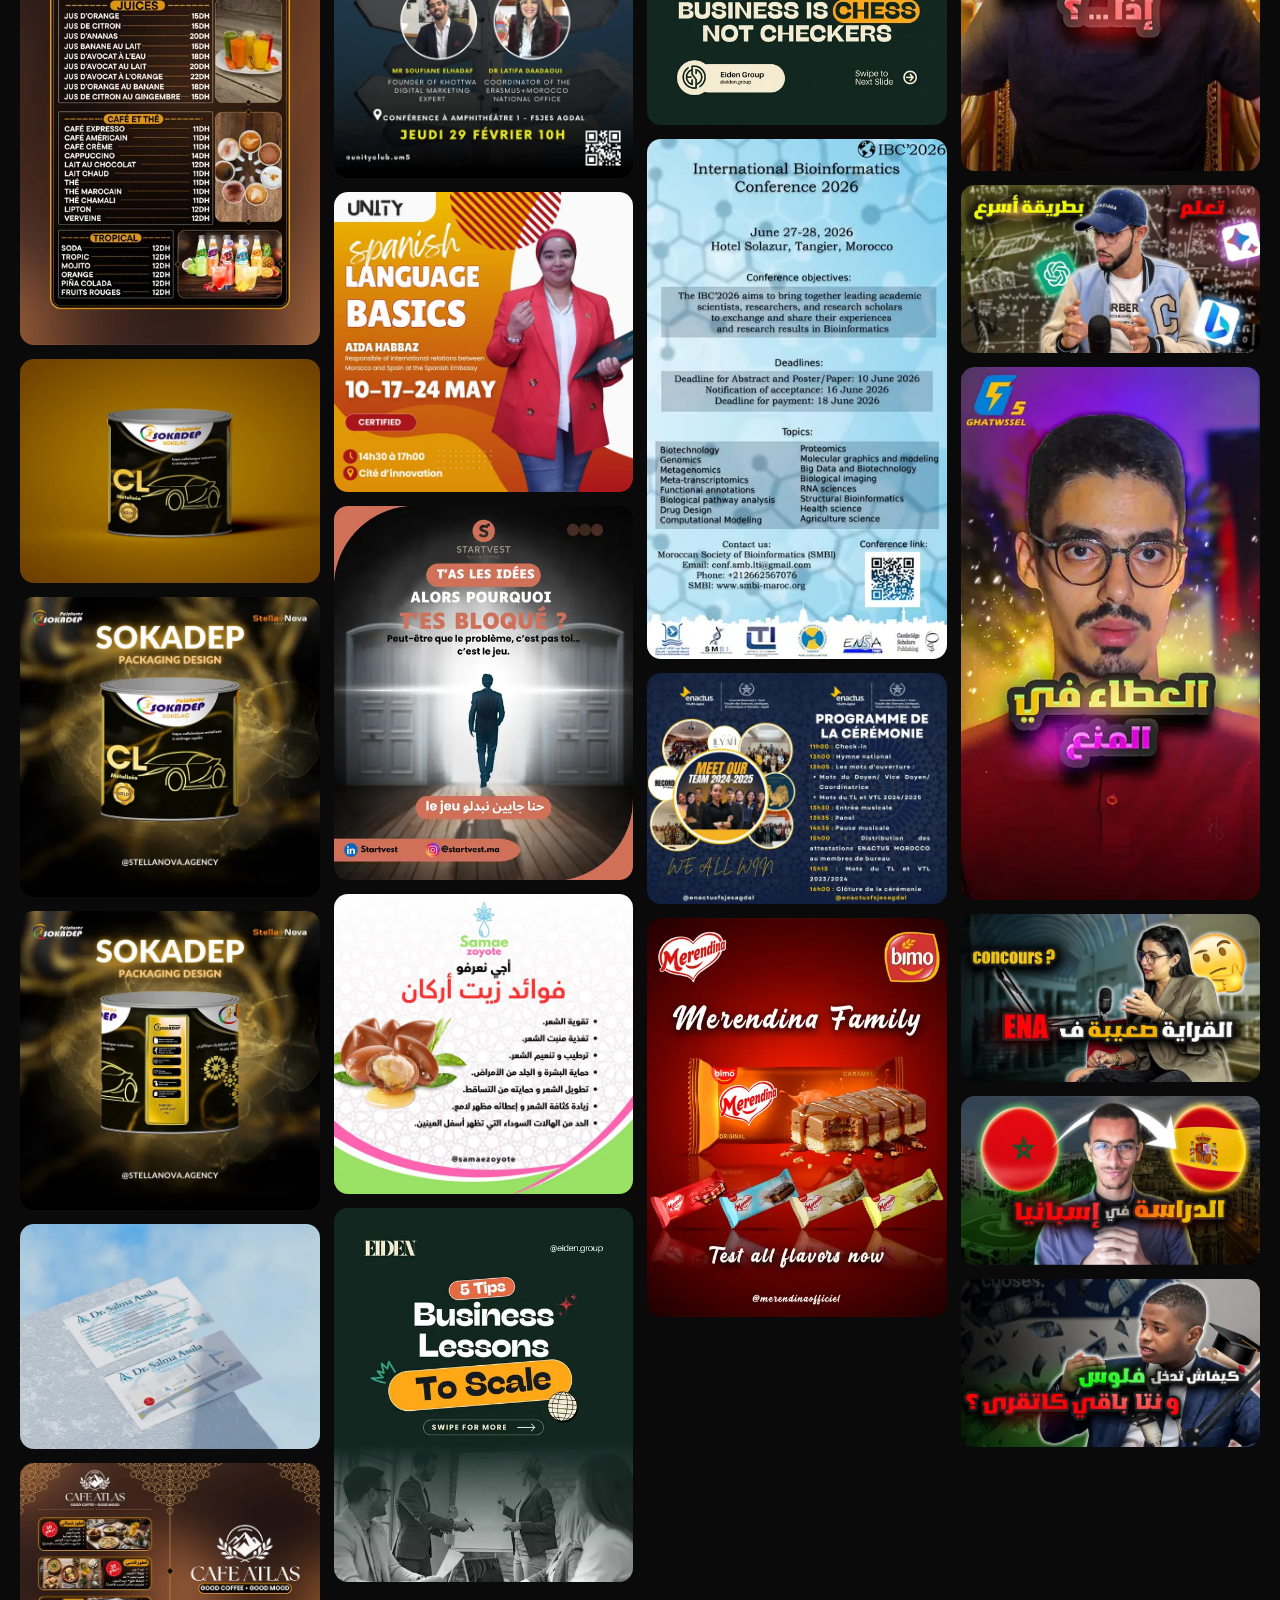
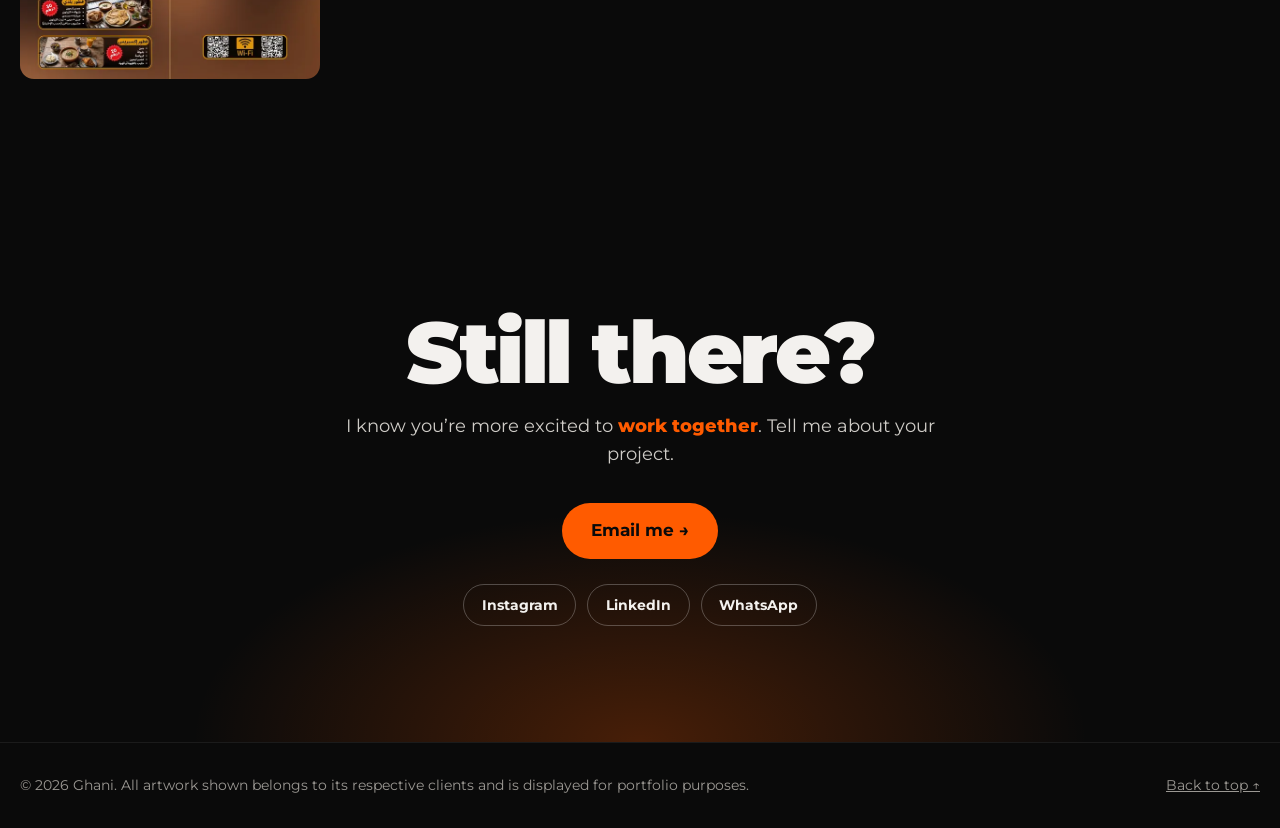
==== commit b21d1aa2: "Add Google verification" ====
--- a/index.html
+++ b/index.html
@@ -25,6 +25,7 @@
 <link href="https://fonts.googleapis.com/css2?family=Caveat:wght@700&family=Montserrat:wght@400;600;700;800;900&display=swap" rel="stylesheet">
 <link rel="preload" as="image" href="assets/img/full/the-magician.webp" fetchpriority="high">
 <link rel="stylesheet" href="assets/css/style.css">
+<meta name="google-site-verification" content="8h4RRsQ0TjK-jmX6DrPo5Q-K_TpvGd5gmZL5UT1vGws" />
 </head>
 <body>
 <a class="skip" href="#main">Skip to content</a>
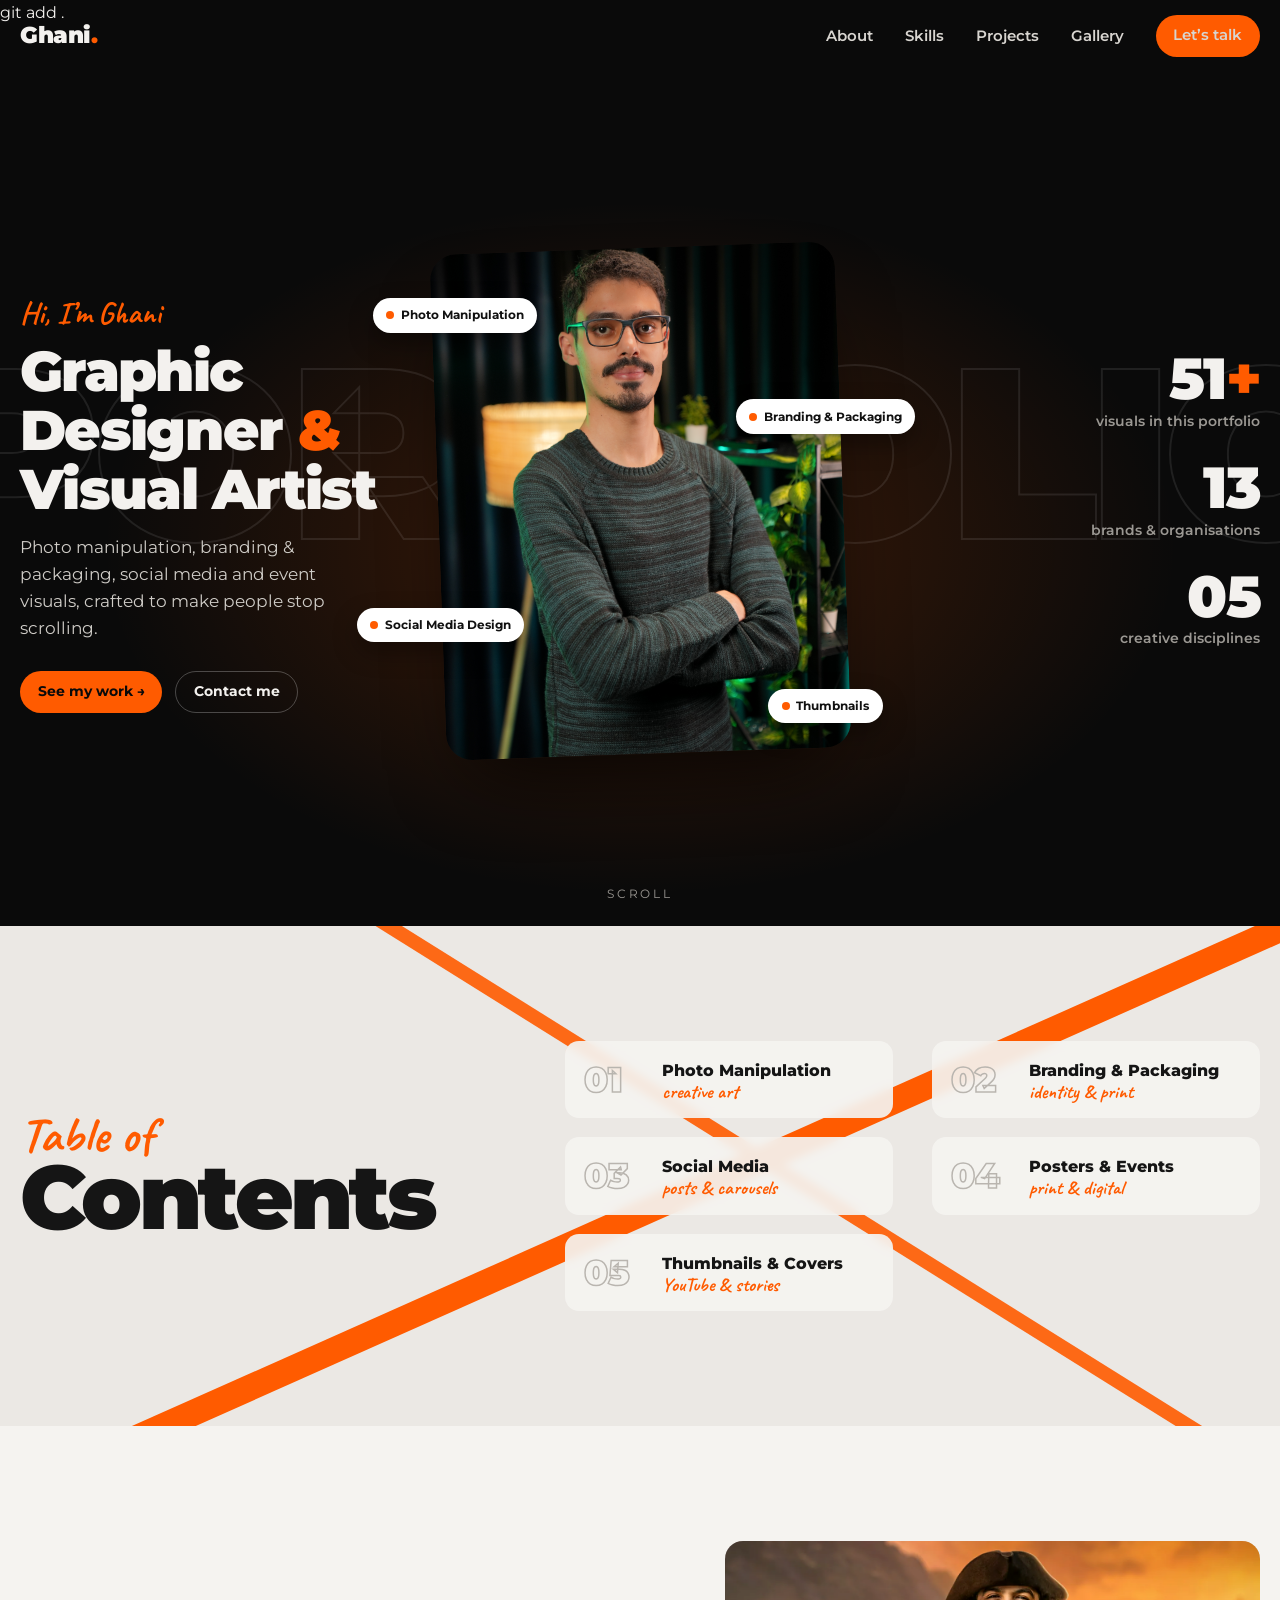
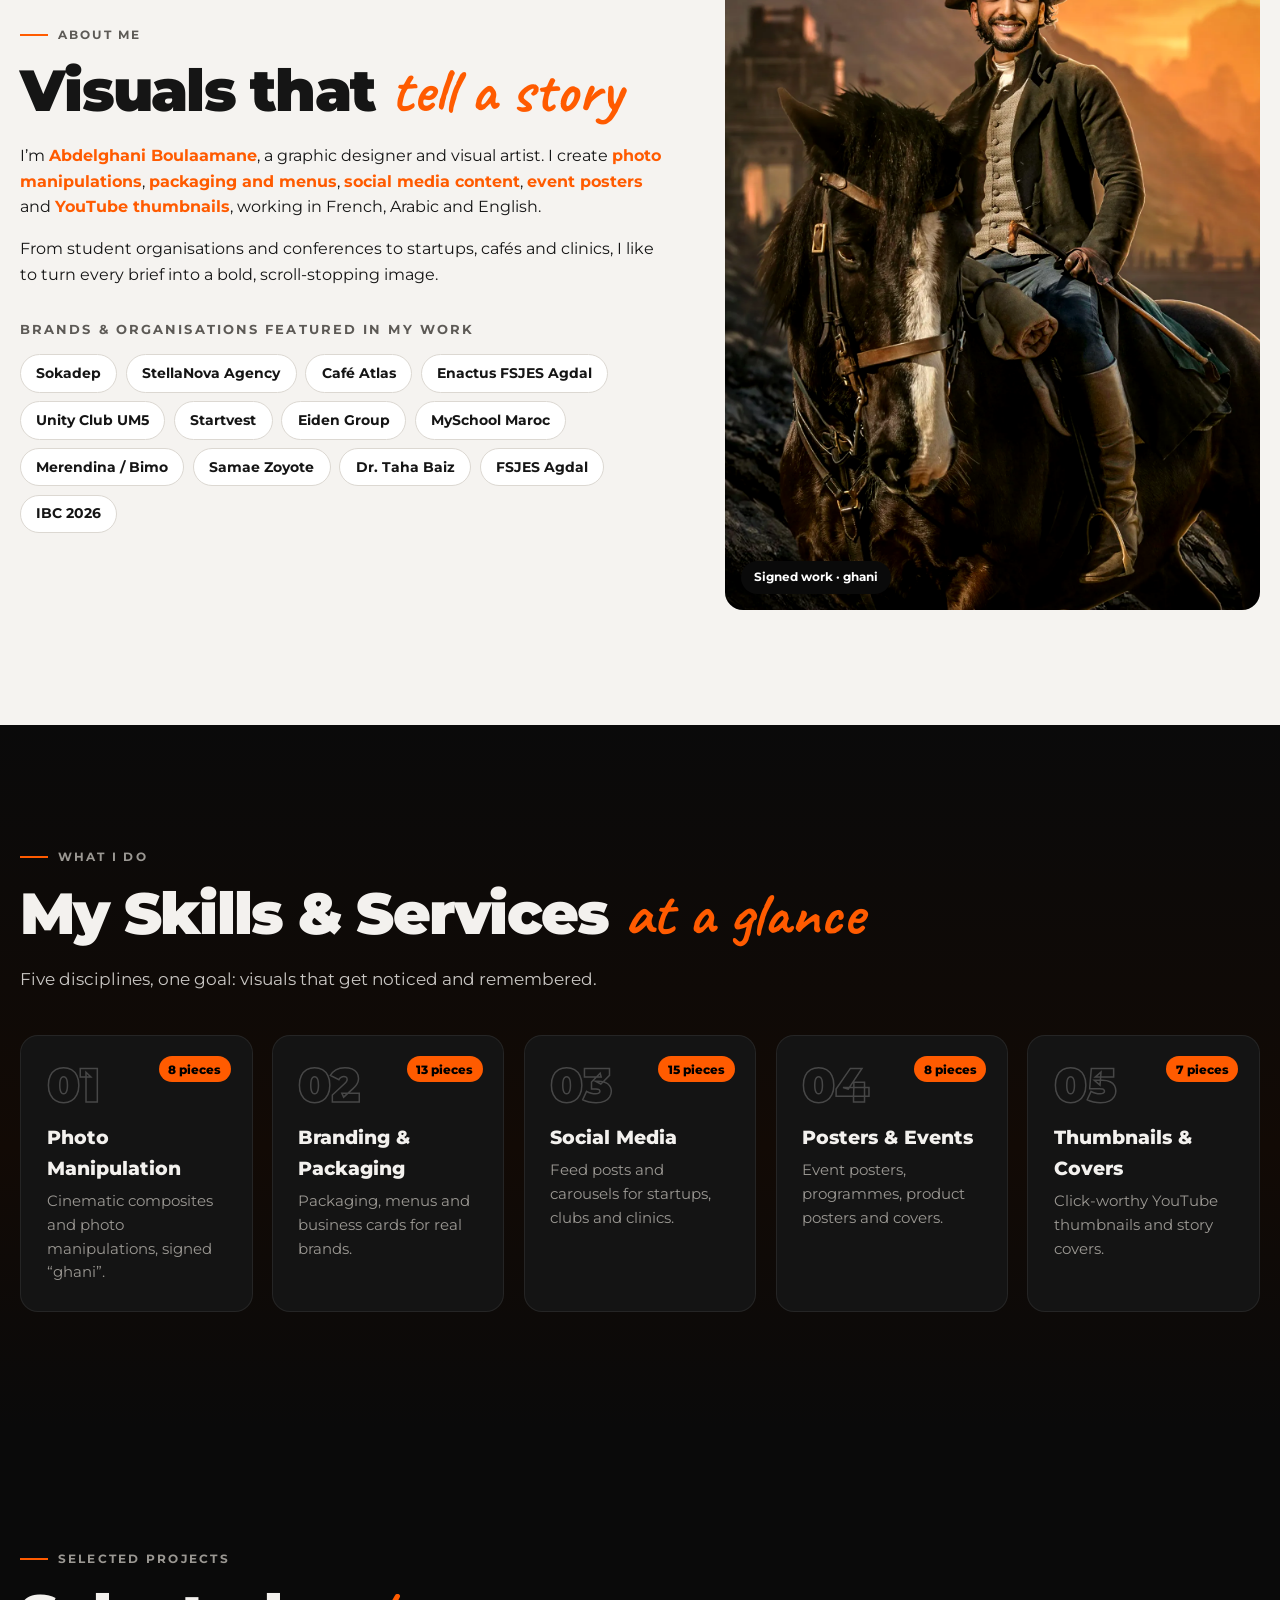
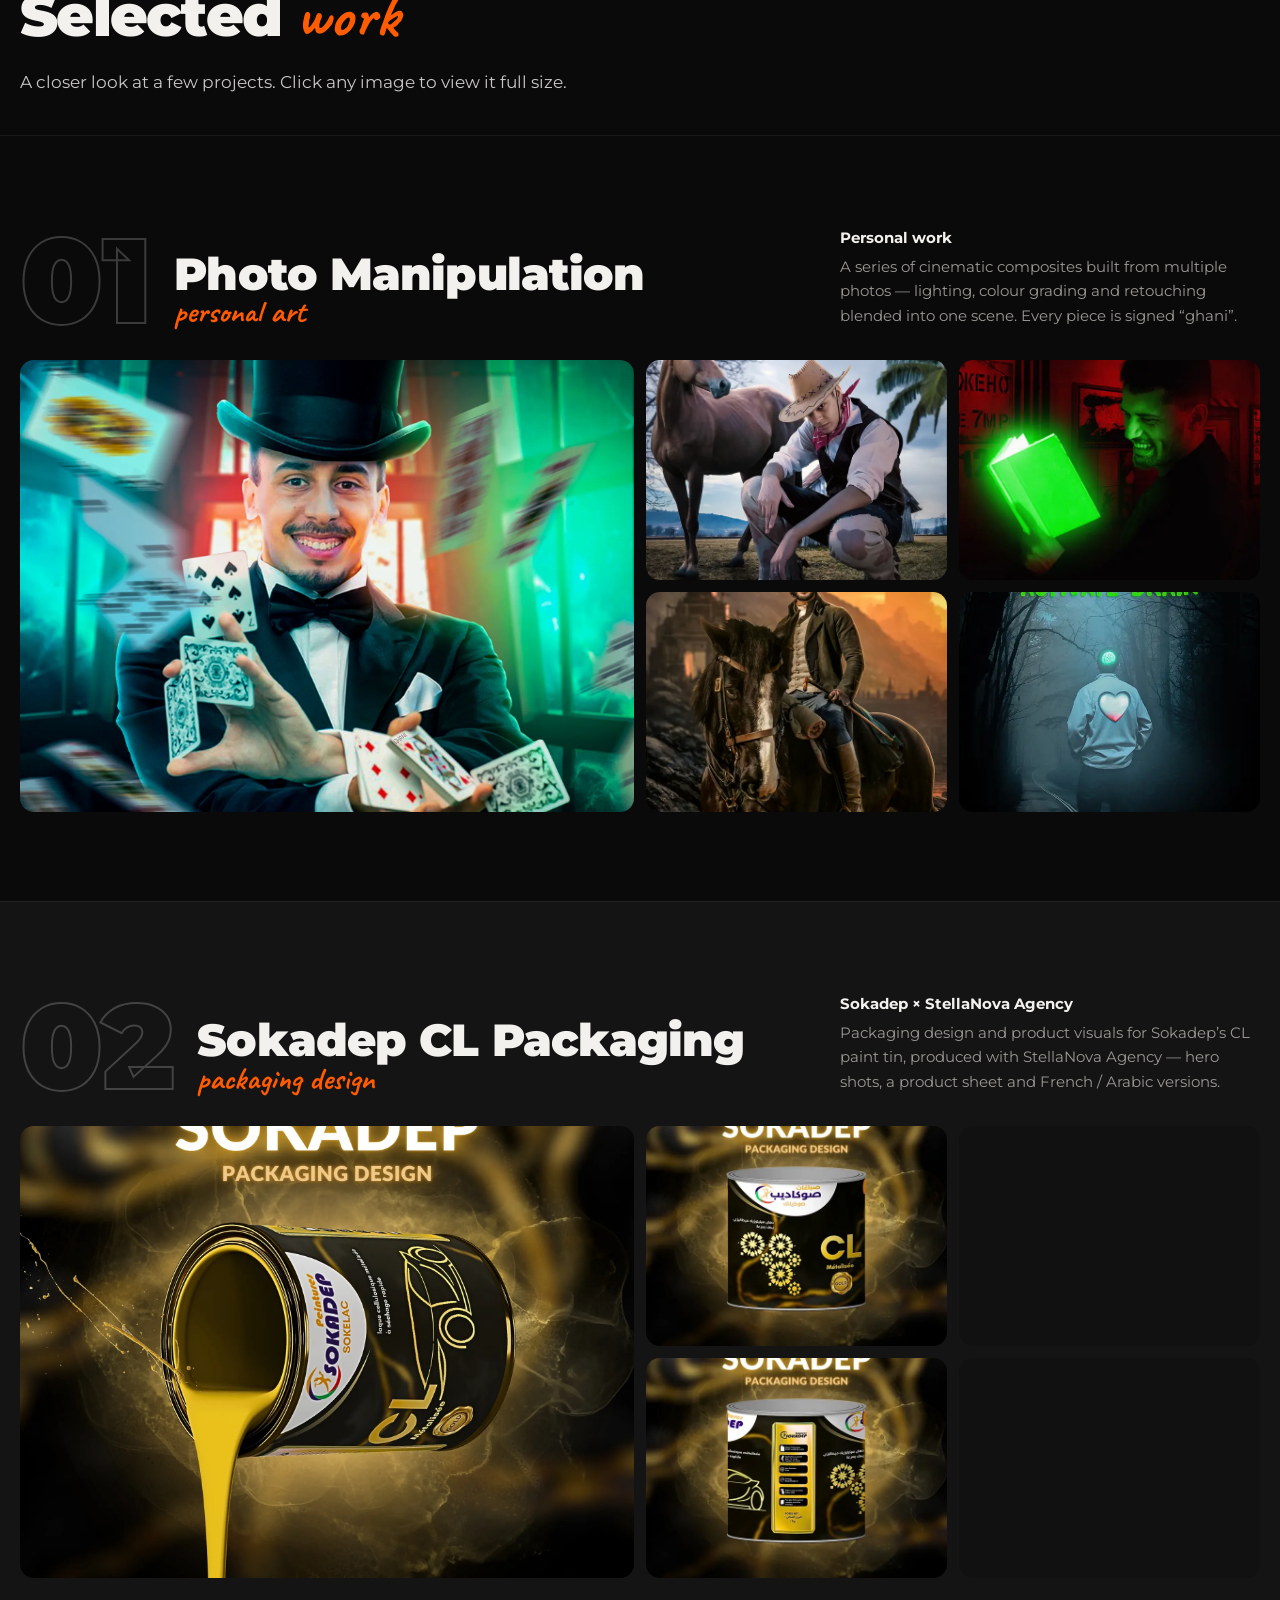
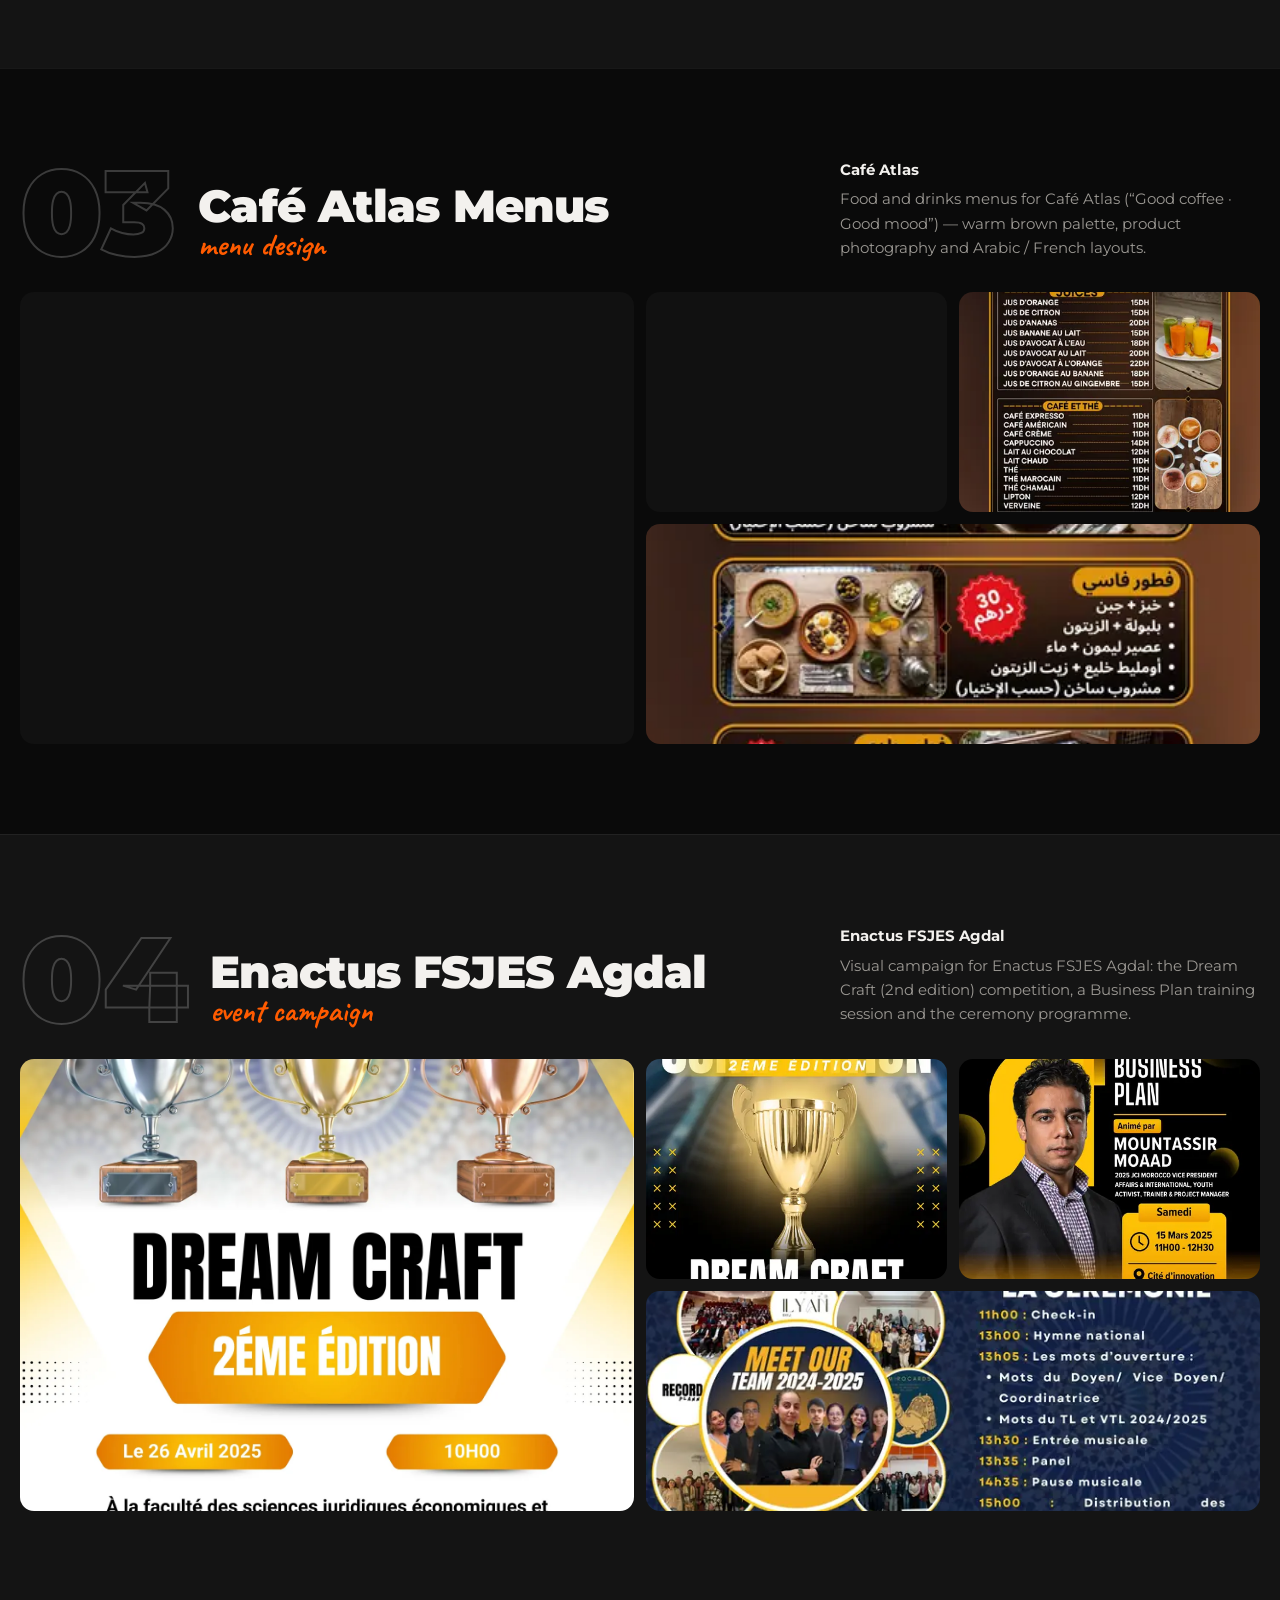
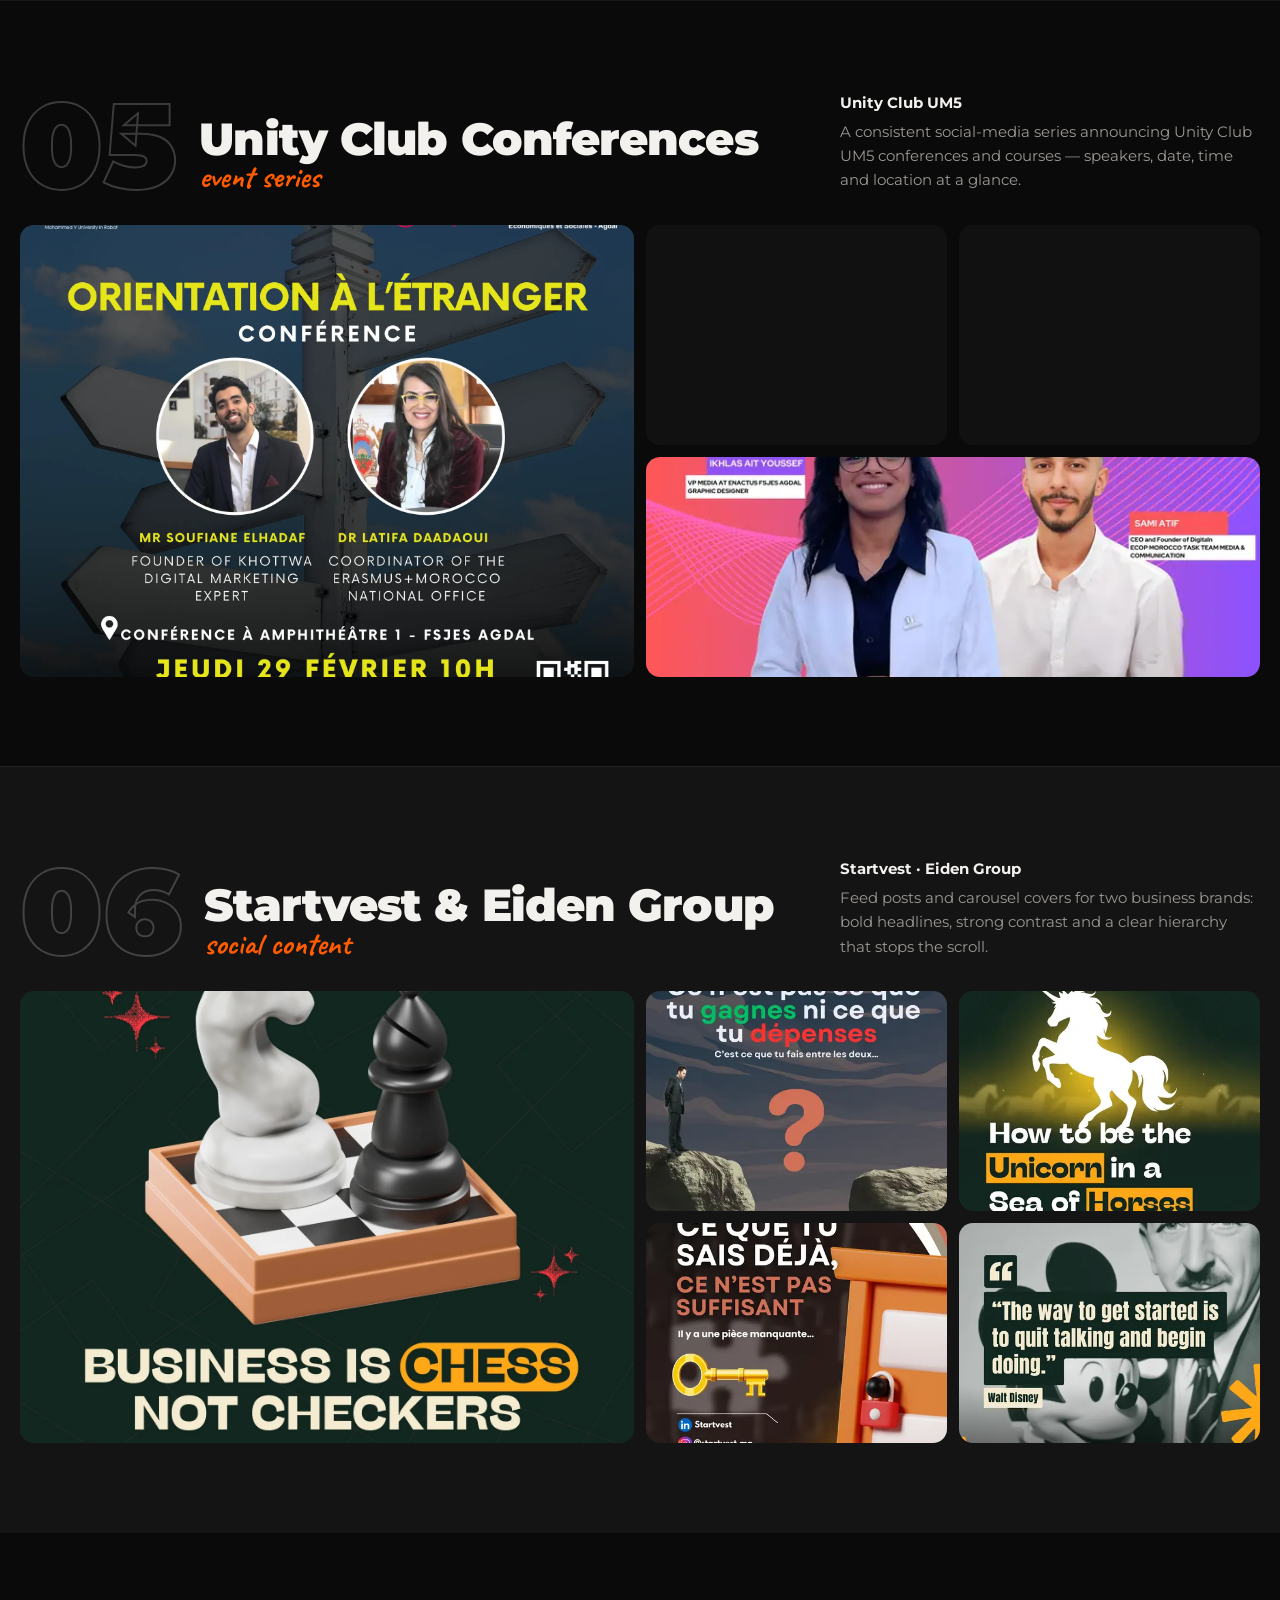
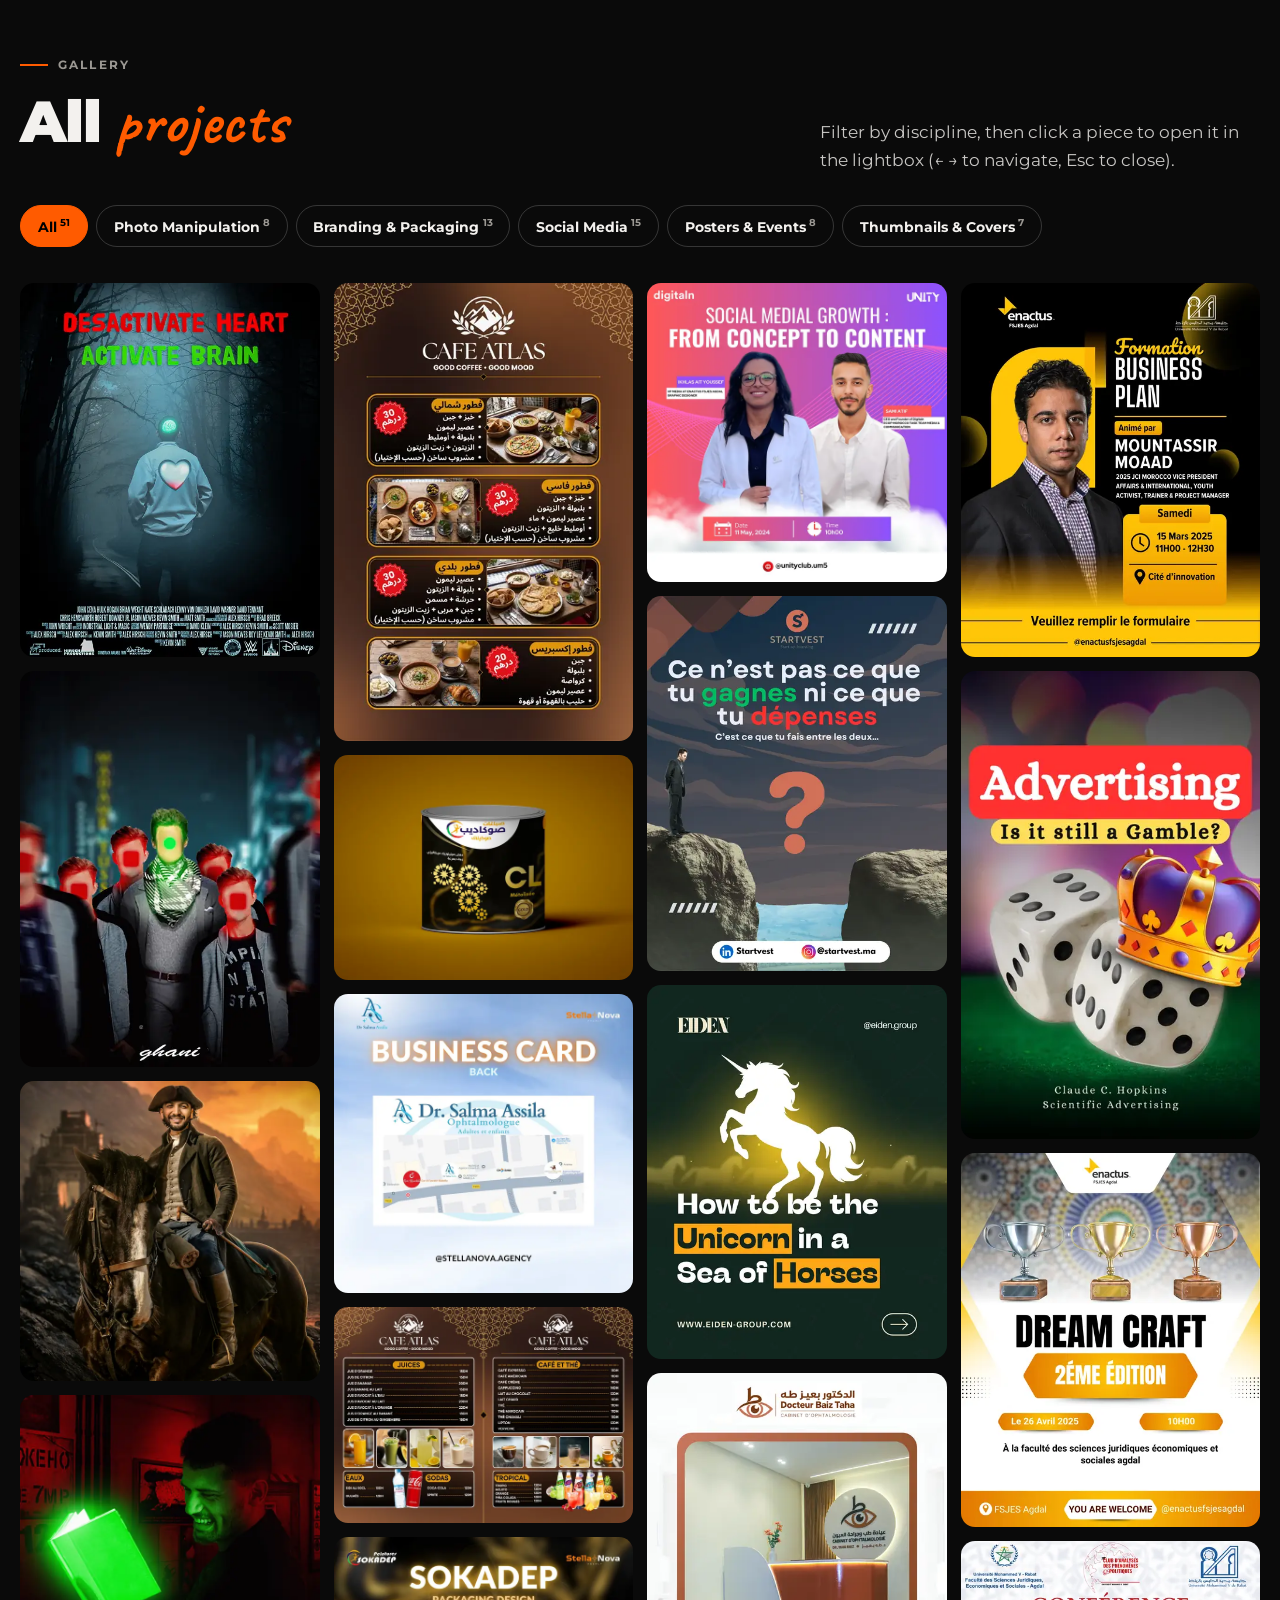
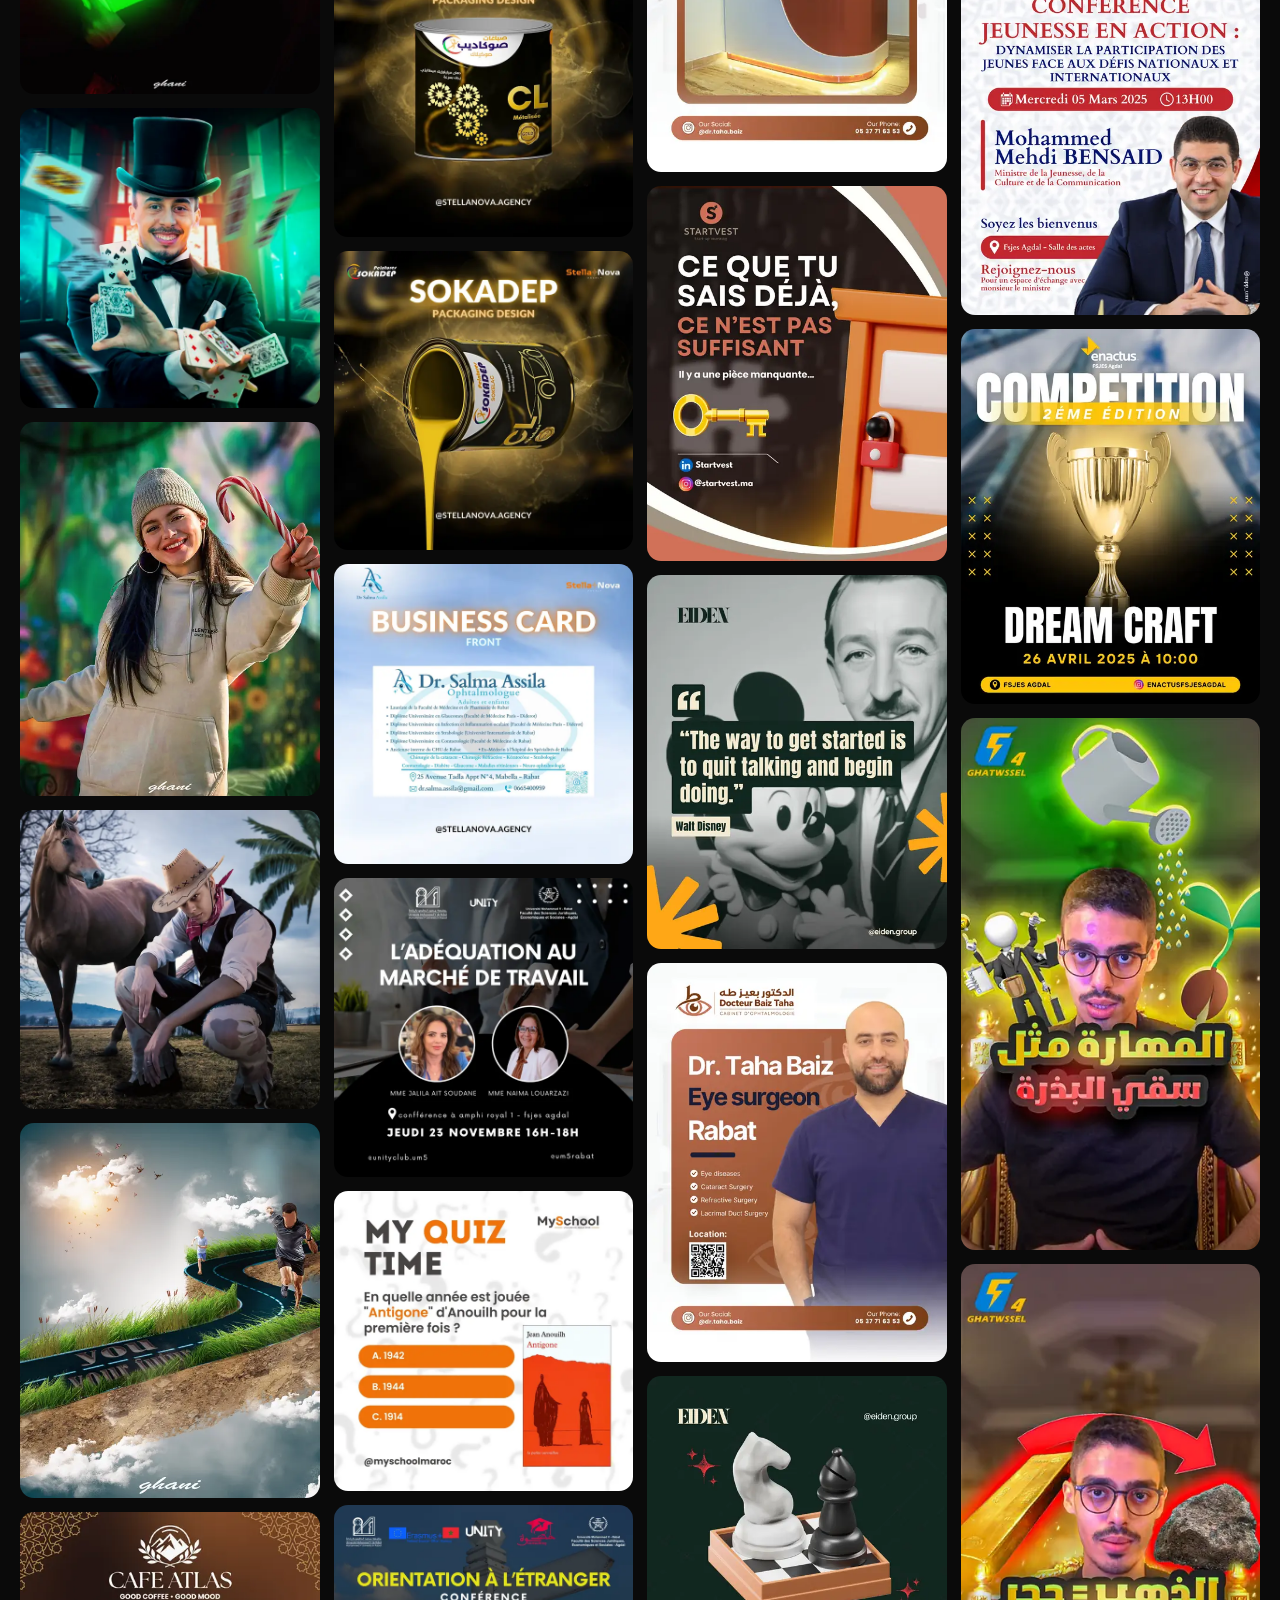
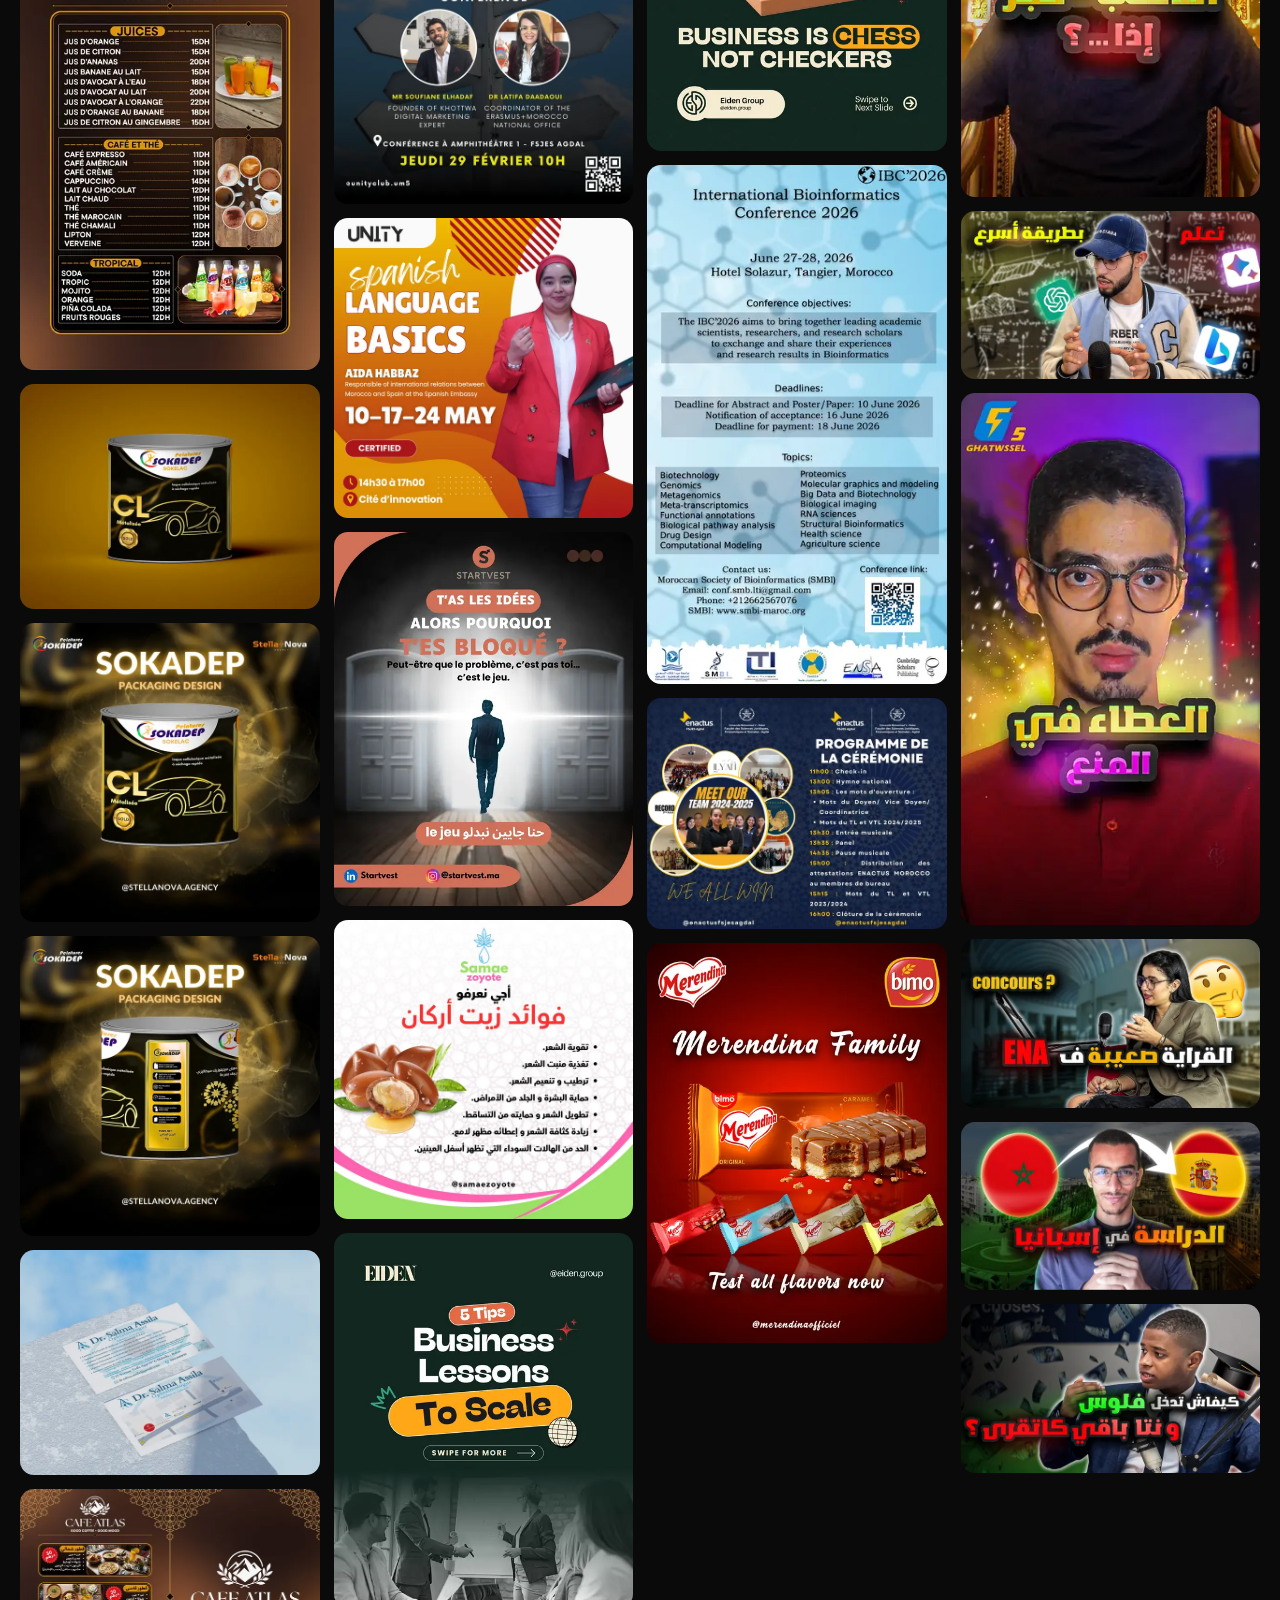
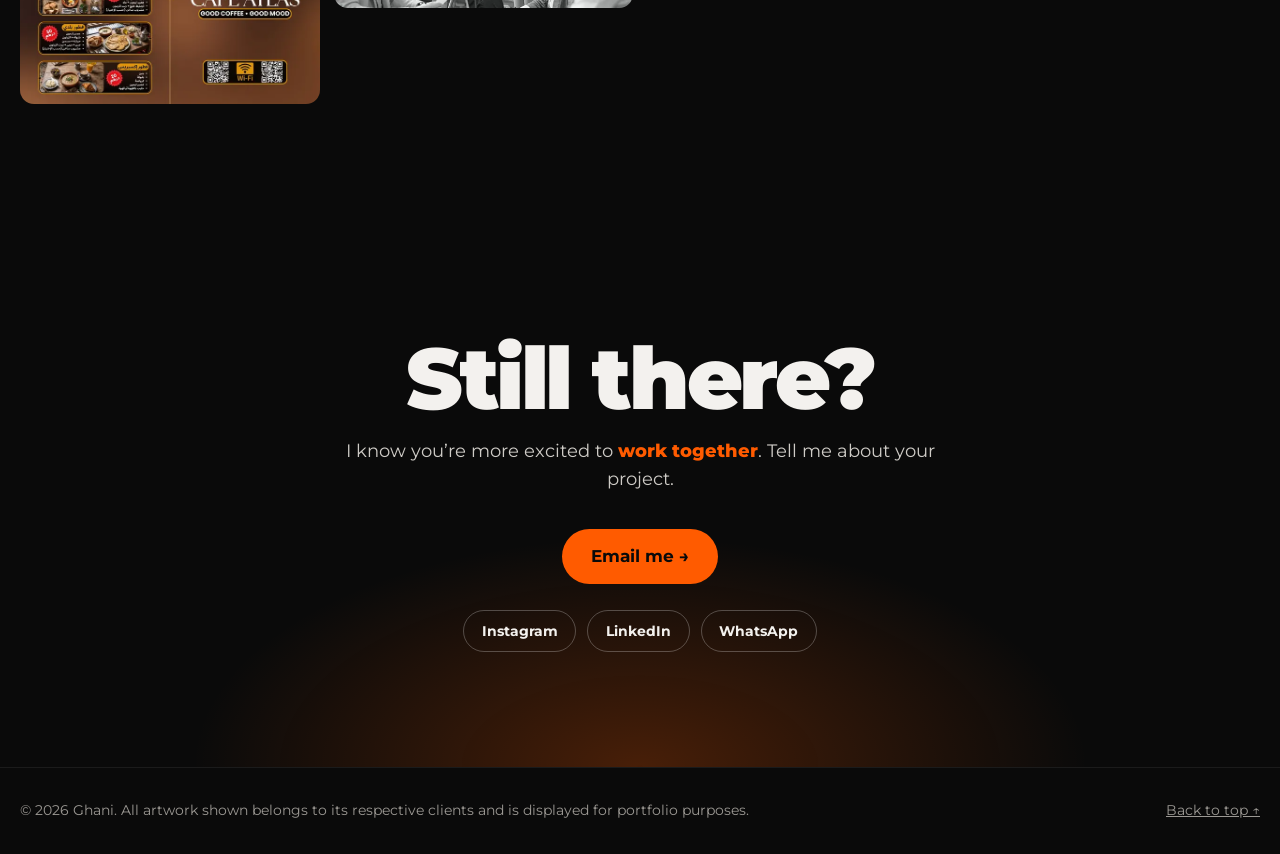
==== commit 41bd0da6: "Improve portfolio SEO" ====
--- a/index.html
+++ b/index.html
@@ -3,29 +3,56 @@
 <head>
 <meta charset="utf-8">
 <meta name="viewport" content="width=device-width, initial-scale=1">
-<!-- TODO: add Ghani's full name (surname) to the <title>, description and OG tags below. -->
-<title>Ghani — Graphic Designer &amp; Visual Artist | Portfolio</title>
-<meta name="description" content="Portfolio of Ghani, graphic designer and visual artist: photo manipulation, branding & packaging, social media design, event posters and YouTube thumbnails.">
+
+<title>Ghani Boulaamane | Graphic Designer & Visual Artist</title>
+
+<meta name="description" content="Ghani Boulaamane is a graphic designer and visual artist in Morocco, specializing in photo manipulation, branding, packaging and social media design.">
+
 <meta name="theme-color" content="#0a0a0a">
-<!-- TODO: once the site is live, set the absolute URL, e.g. https://ghani.pages.dev/ -->
-<!-- <link rel="canonical" href="https://YOUR-DOMAIN/"> -->
+<meta name="robots" content="index, follow">
+
+<link rel="canonical" href="https://ghani.boulaamane.workers.dev/">
+
 <meta property="og:type" content="website">
-<meta property="og:title" content="Ghani — Graphic Designer &amp; Visual Artist">
-<meta property="og:description" content="Photo manipulation, branding & packaging, social media design, posters and thumbnails.">
-<!-- Social networks prefer an absolute URL here; replace with https://YOUR-DOMAIN/assets/img/og-image.jpg once live -->
-<meta property="og:image" content="assets/img/og-image.jpg">
-<meta property="og:image:width" content="1200">
-<meta property="og:image:height" content="630">
+<meta property="og:site_name" content="Ghani Boulaamane">
+<meta property="og:title" content="Ghani Boulaamane | Graphic Designer & Visual Artist">
+<meta property="og:description" content="Explore the creative portfolio of Ghani Boulaamane: photo manipulation, branding, packaging and social media design.">
+<meta property="og:url" content="https://ghani.boulaamane.workers.dev/">
+<meta property="og:image" content="https://ghani.boulaamane.workers.dev/assets/img/full/ghani.jpeg">
+
 <meta name="twitter:card" content="summary_large_image">
+<meta name="twitter:title" content="Ghani Boulaamane | Graphic Designer">
+<meta name="twitter:description" content="Graphic design, photo manipulation, branding and visual art.">
+<meta name="twitter:image" content="https://ghani.boulaamane.workers.dev/assets/img/full/ghani.jpeg">
+
 <link rel="icon" href="assets/img/favicon.svg" type="image/svg+xml">
 <link rel="icon" href="assets/img/favicon-32.png" sizes="32x32" type="image/png">
 <link rel="apple-touch-icon" href="assets/img/apple-touch-icon.png">
+
 <link rel="preconnect" href="https://fonts.googleapis.com">
 <link rel="preconnect" href="https://fonts.gstatic.com" crossorigin>
 <link href="https://fonts.googleapis.com/css2?family=Caveat:wght@700&family=Montserrat:wght@400;600;700;800;900&display=swap" rel="stylesheet">
+
 <link rel="preload" as="image" href="assets/img/full/the-magician.webp" fetchpriority="high">
 <link rel="stylesheet" href="assets/css/style.css">
-<meta name="google-site-verification" content="8h4RRsQ0TjK-jmX6DrPo5Q-K_TpvGd5gmZL5UT1vGws" />
+
+<meta name="google-site-verification" content="8h4RRsQ0TjK-jmX6DrPo5Q-K_TpvGd5gmZL5UT1vGws">
+<script type="application/ld+json">
+{
+  "@context": "https://schema.org",
+  "@type": "Person",
+  "name": "Ghani Boulaamane",
+  "alternateName": "Abdelghani Boulaamane",
+  "jobTitle": "Graphic Designer & Visual Artist",
+  "url": "https://ghani.boulaamane.workers.dev/",
+  "image": "https://ghani.boulaamane.workers.dev/assets/img/full/ghani.jpeg",
+  "sameAs": [
+    "https://www.instagram.com/ghani.boulaamane",
+    "https://www.linkedin.com/in/abdelghani-boulaamane"
+  ]
+}
+</script>git add .
+
 </head>
 <body>
 <a class="skip" href="#main">Skip to content</a>
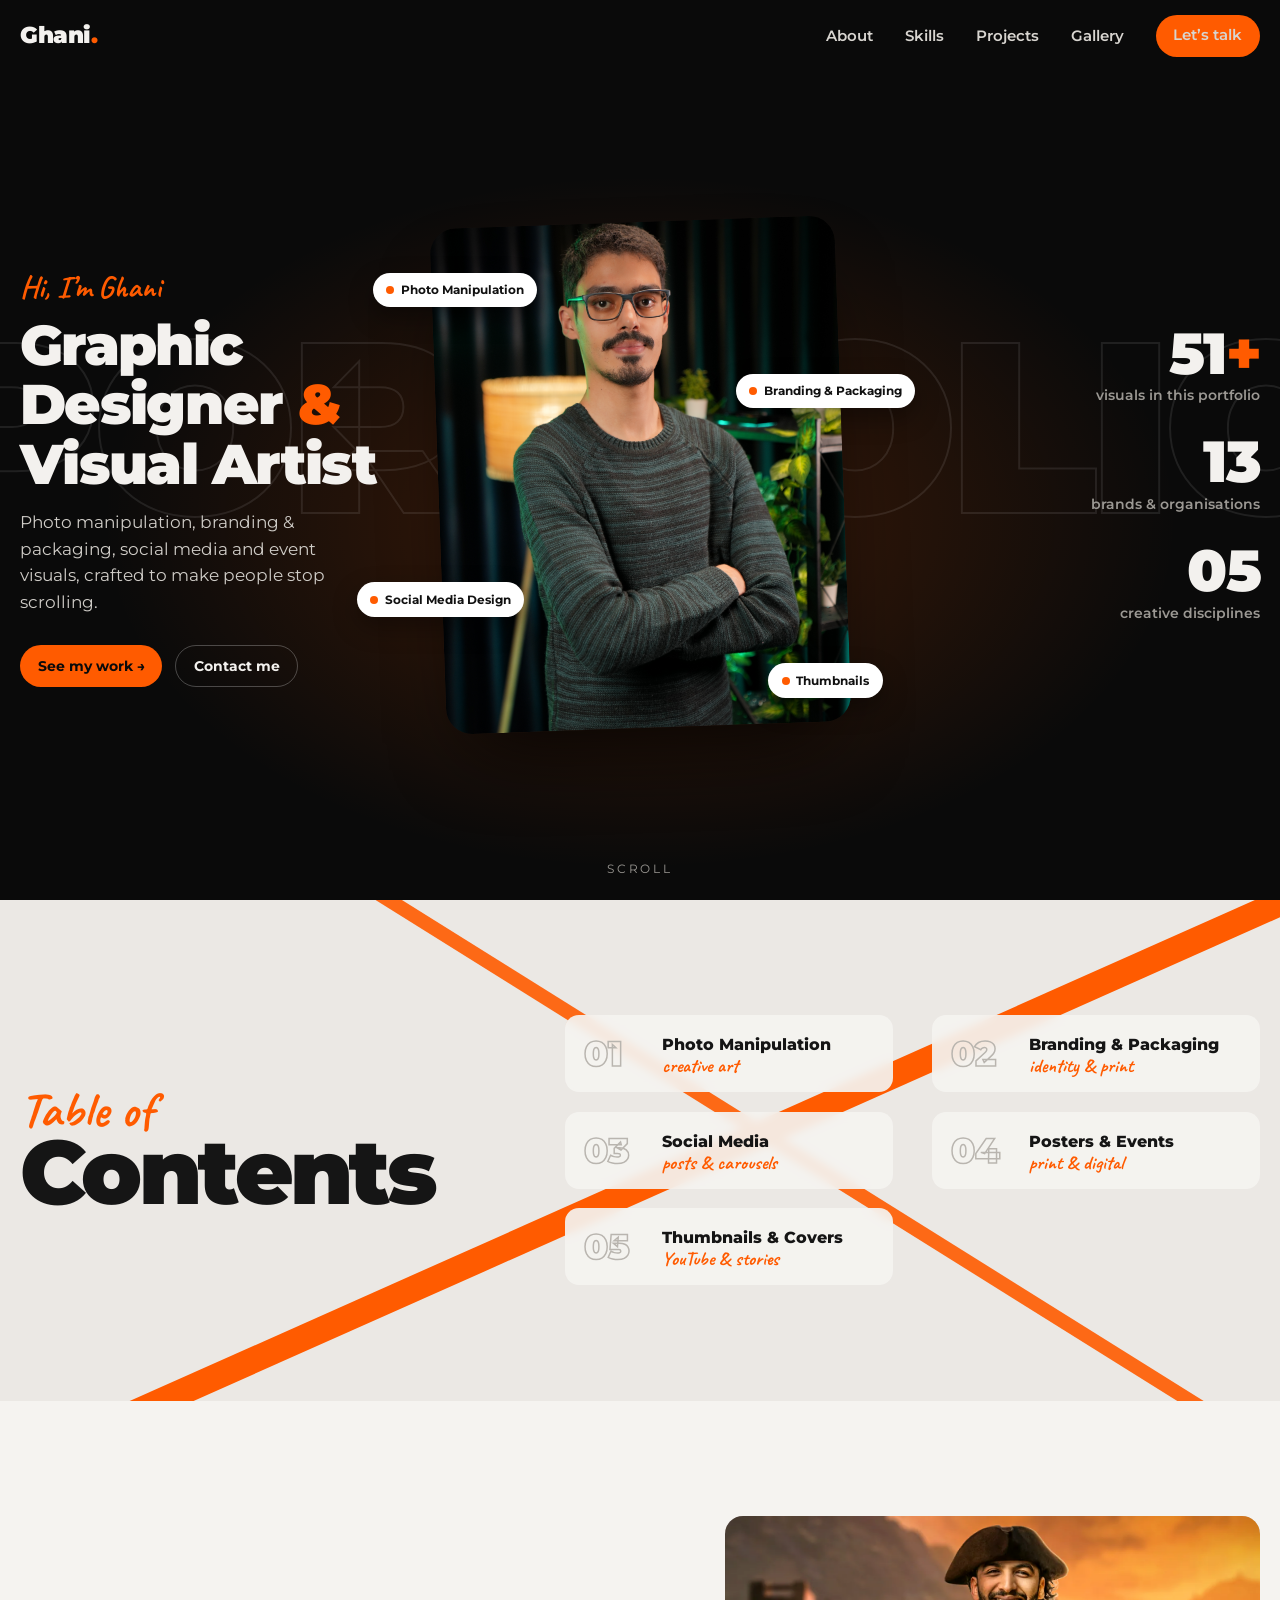
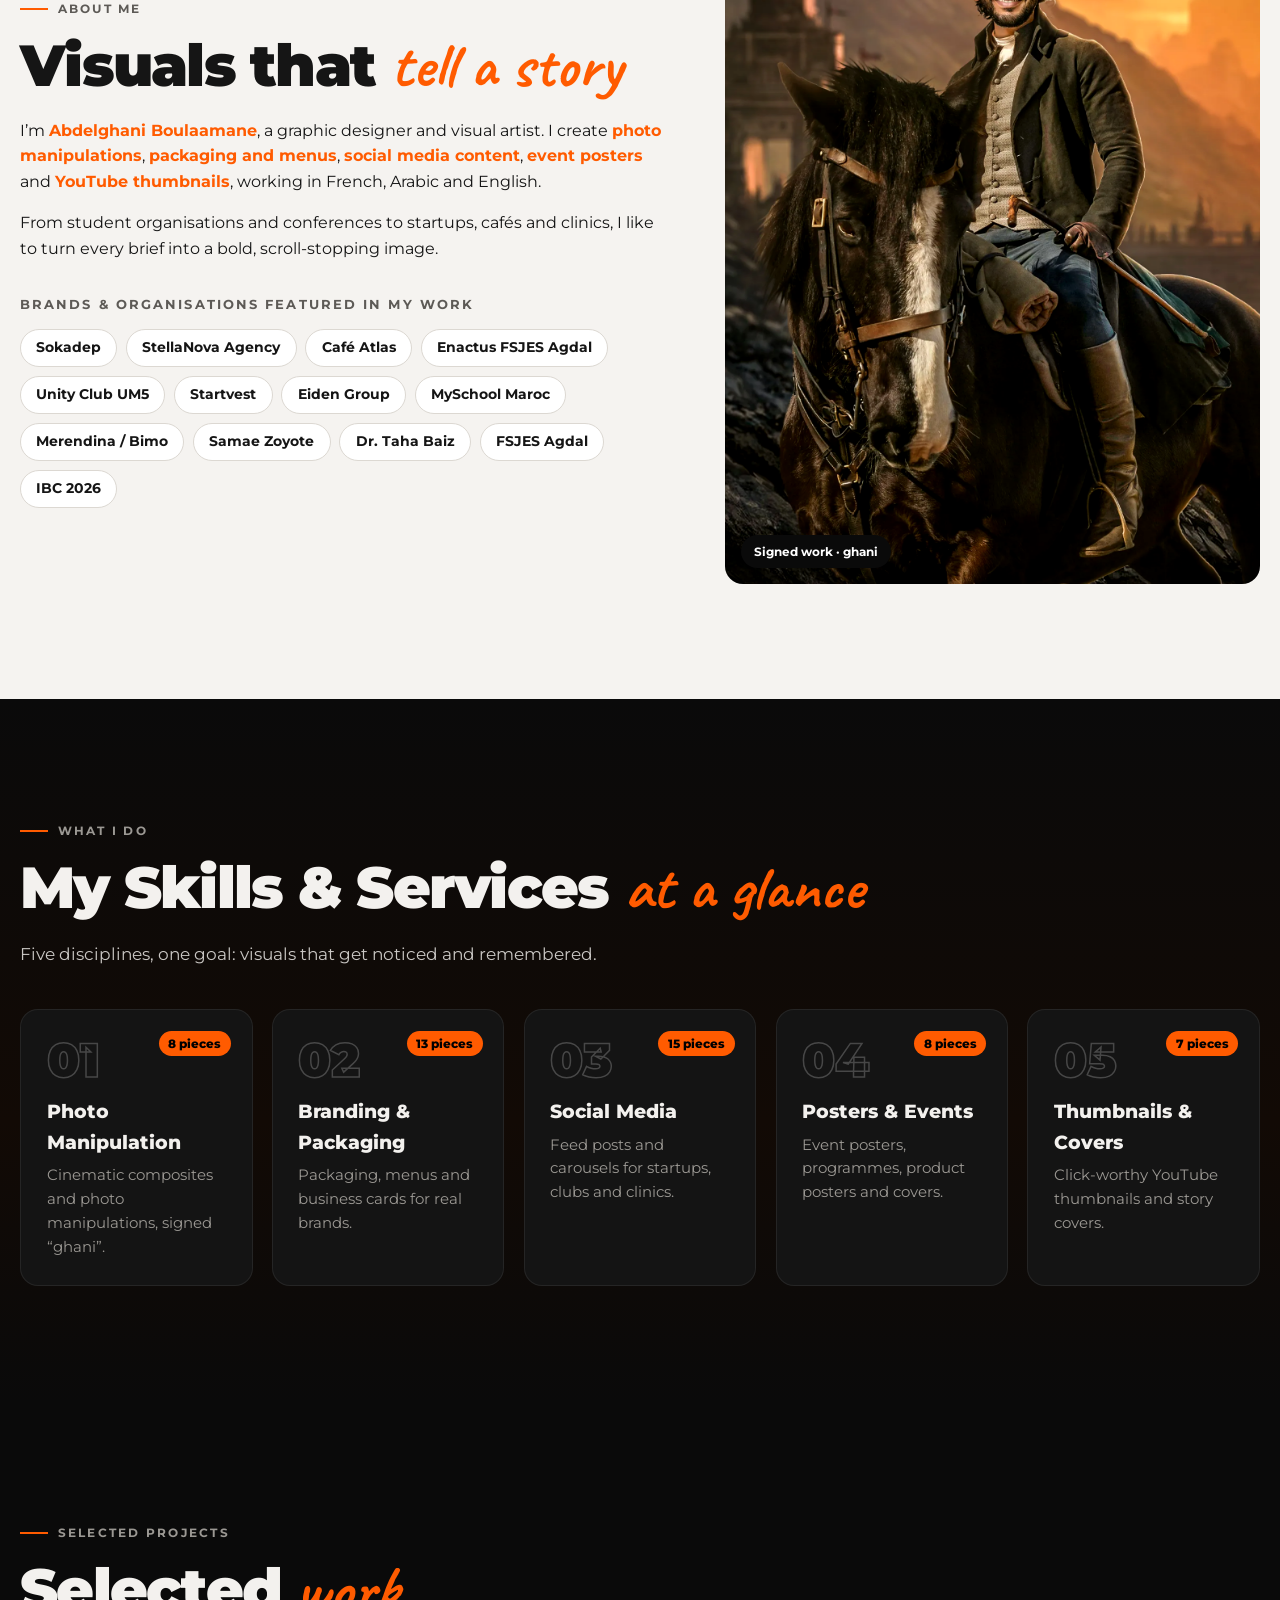
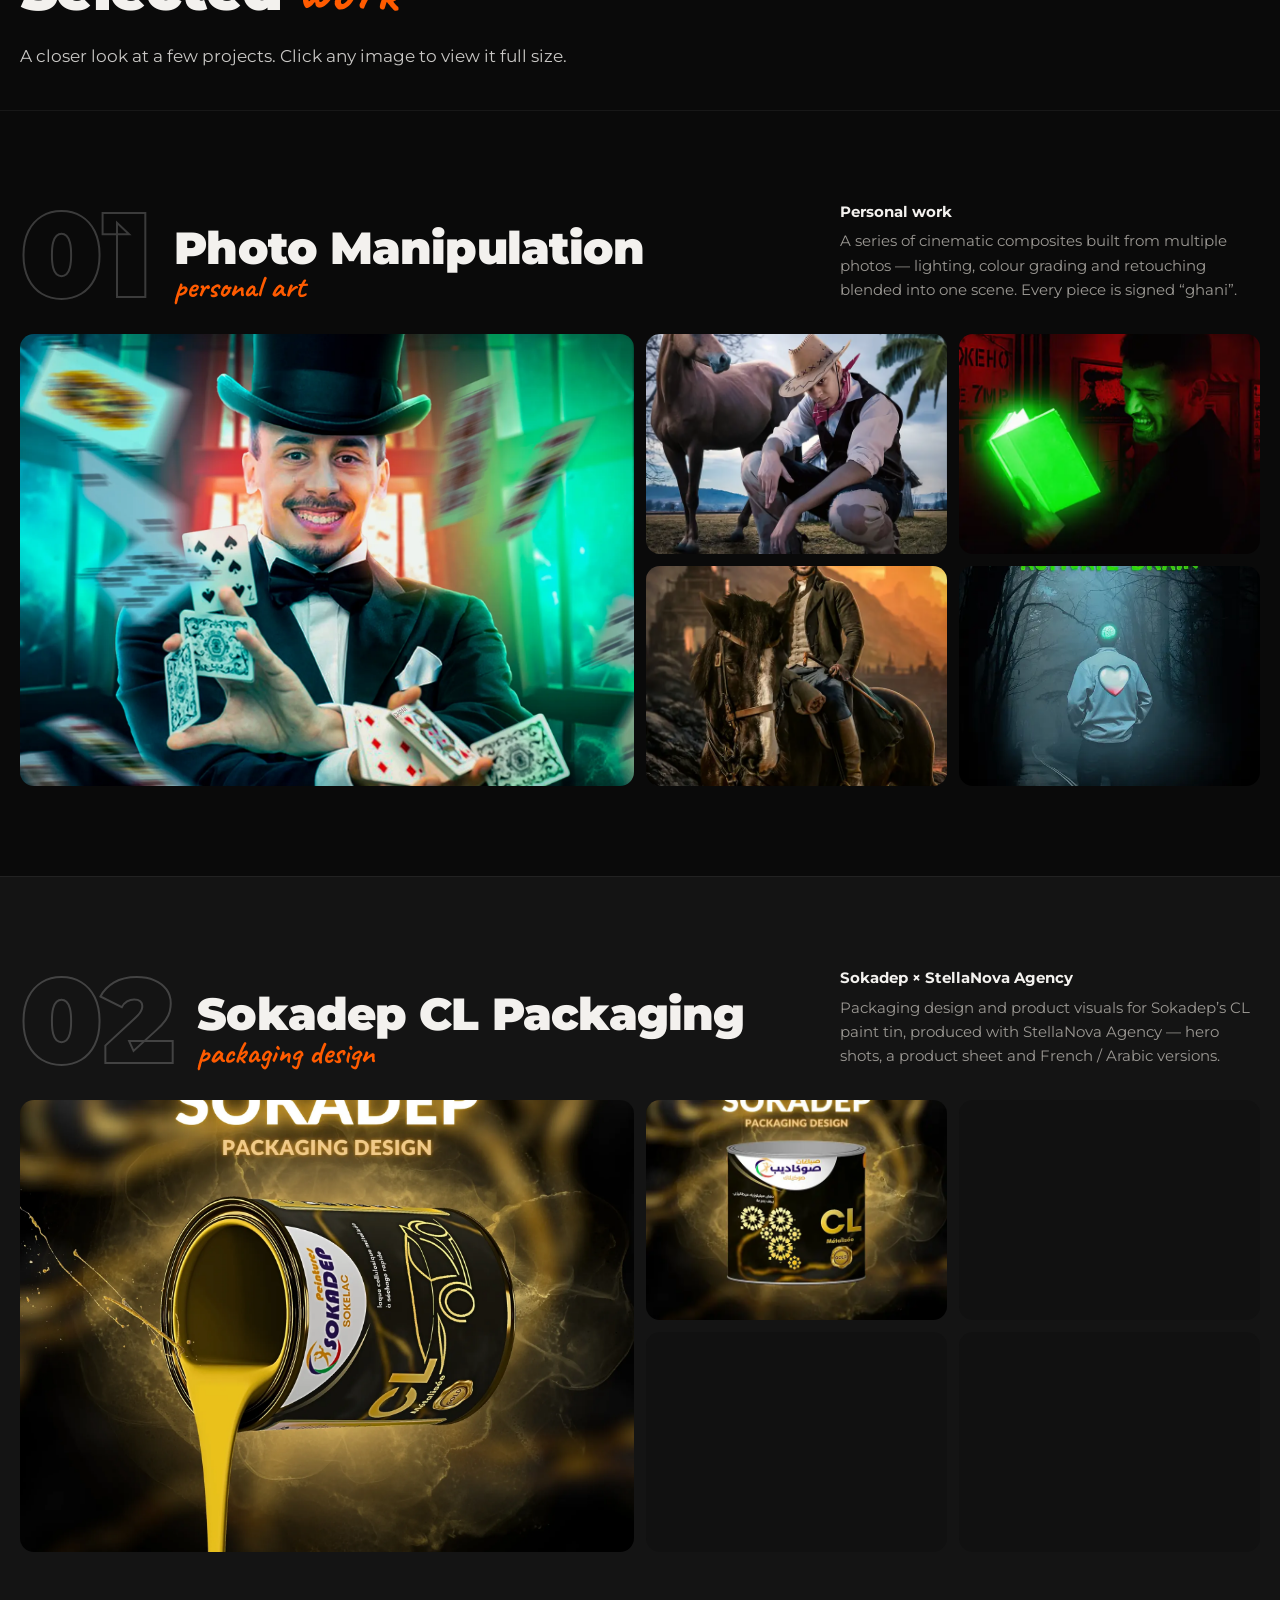
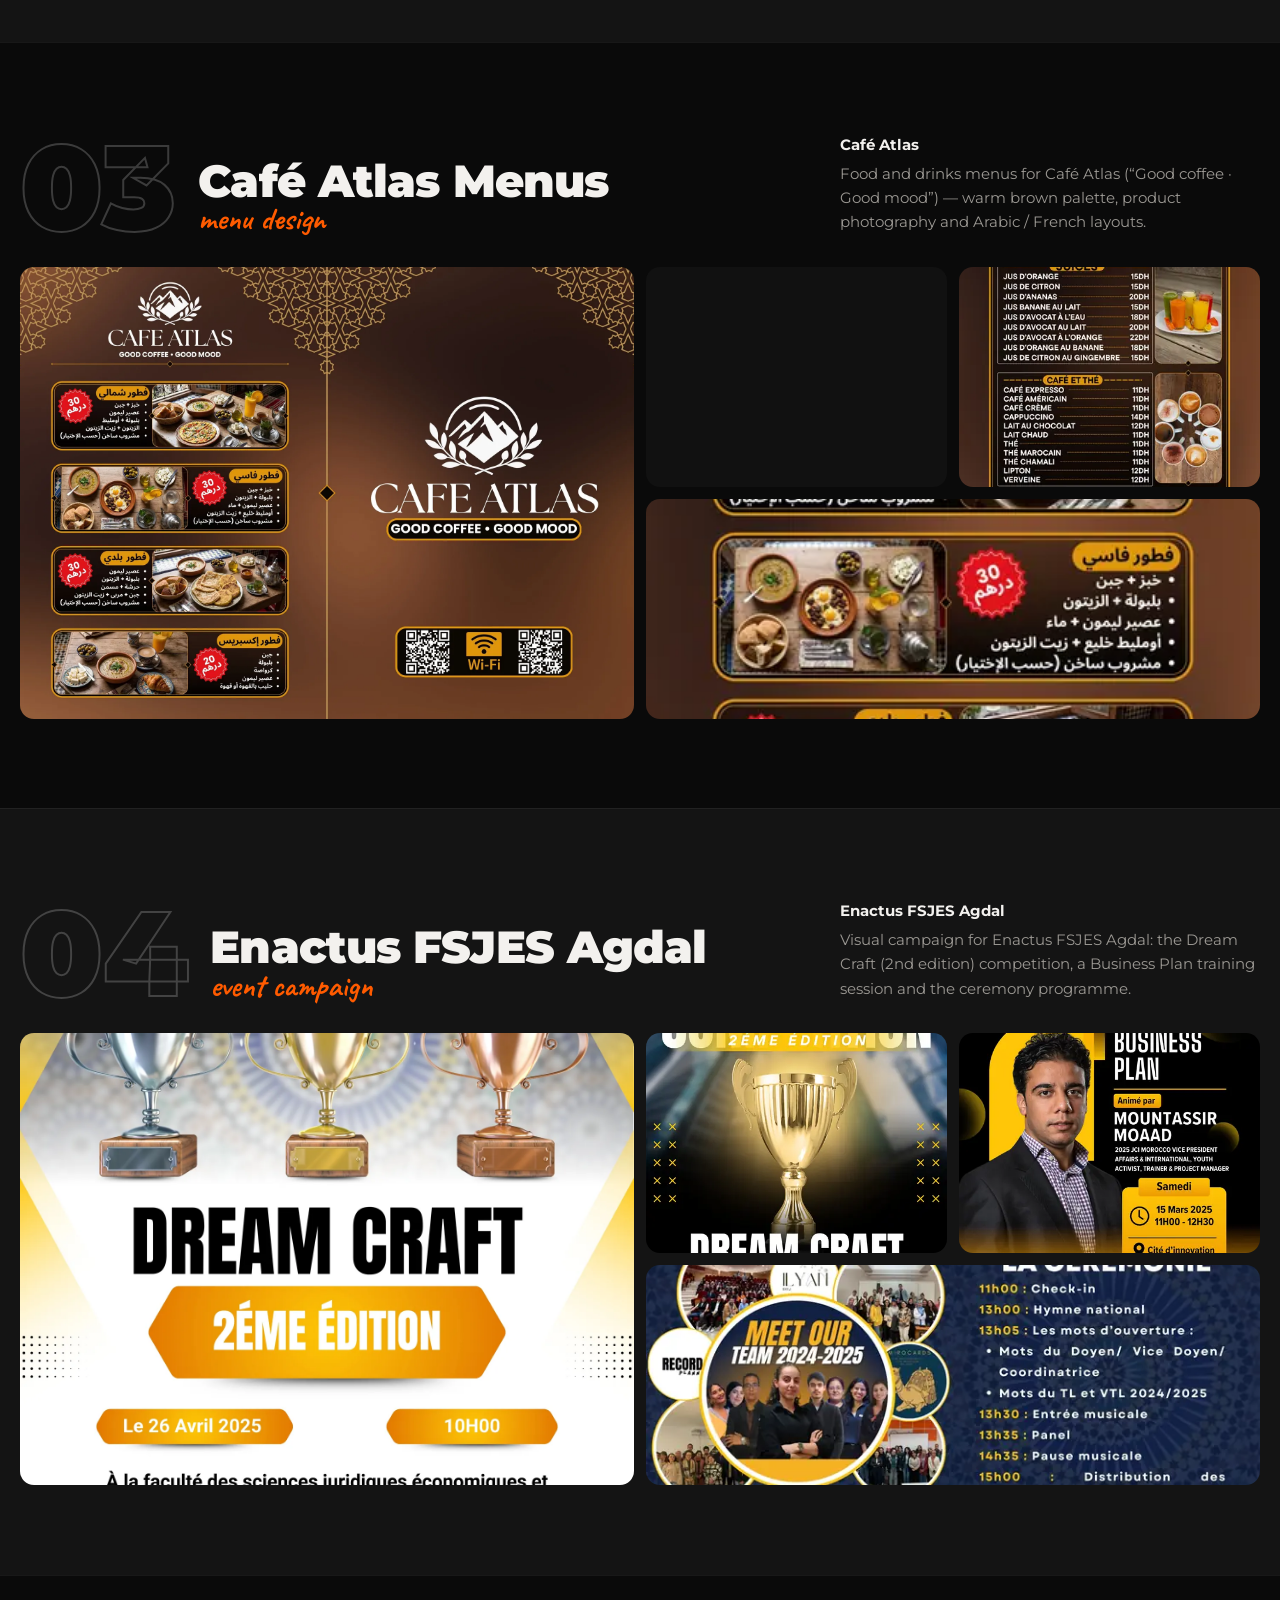
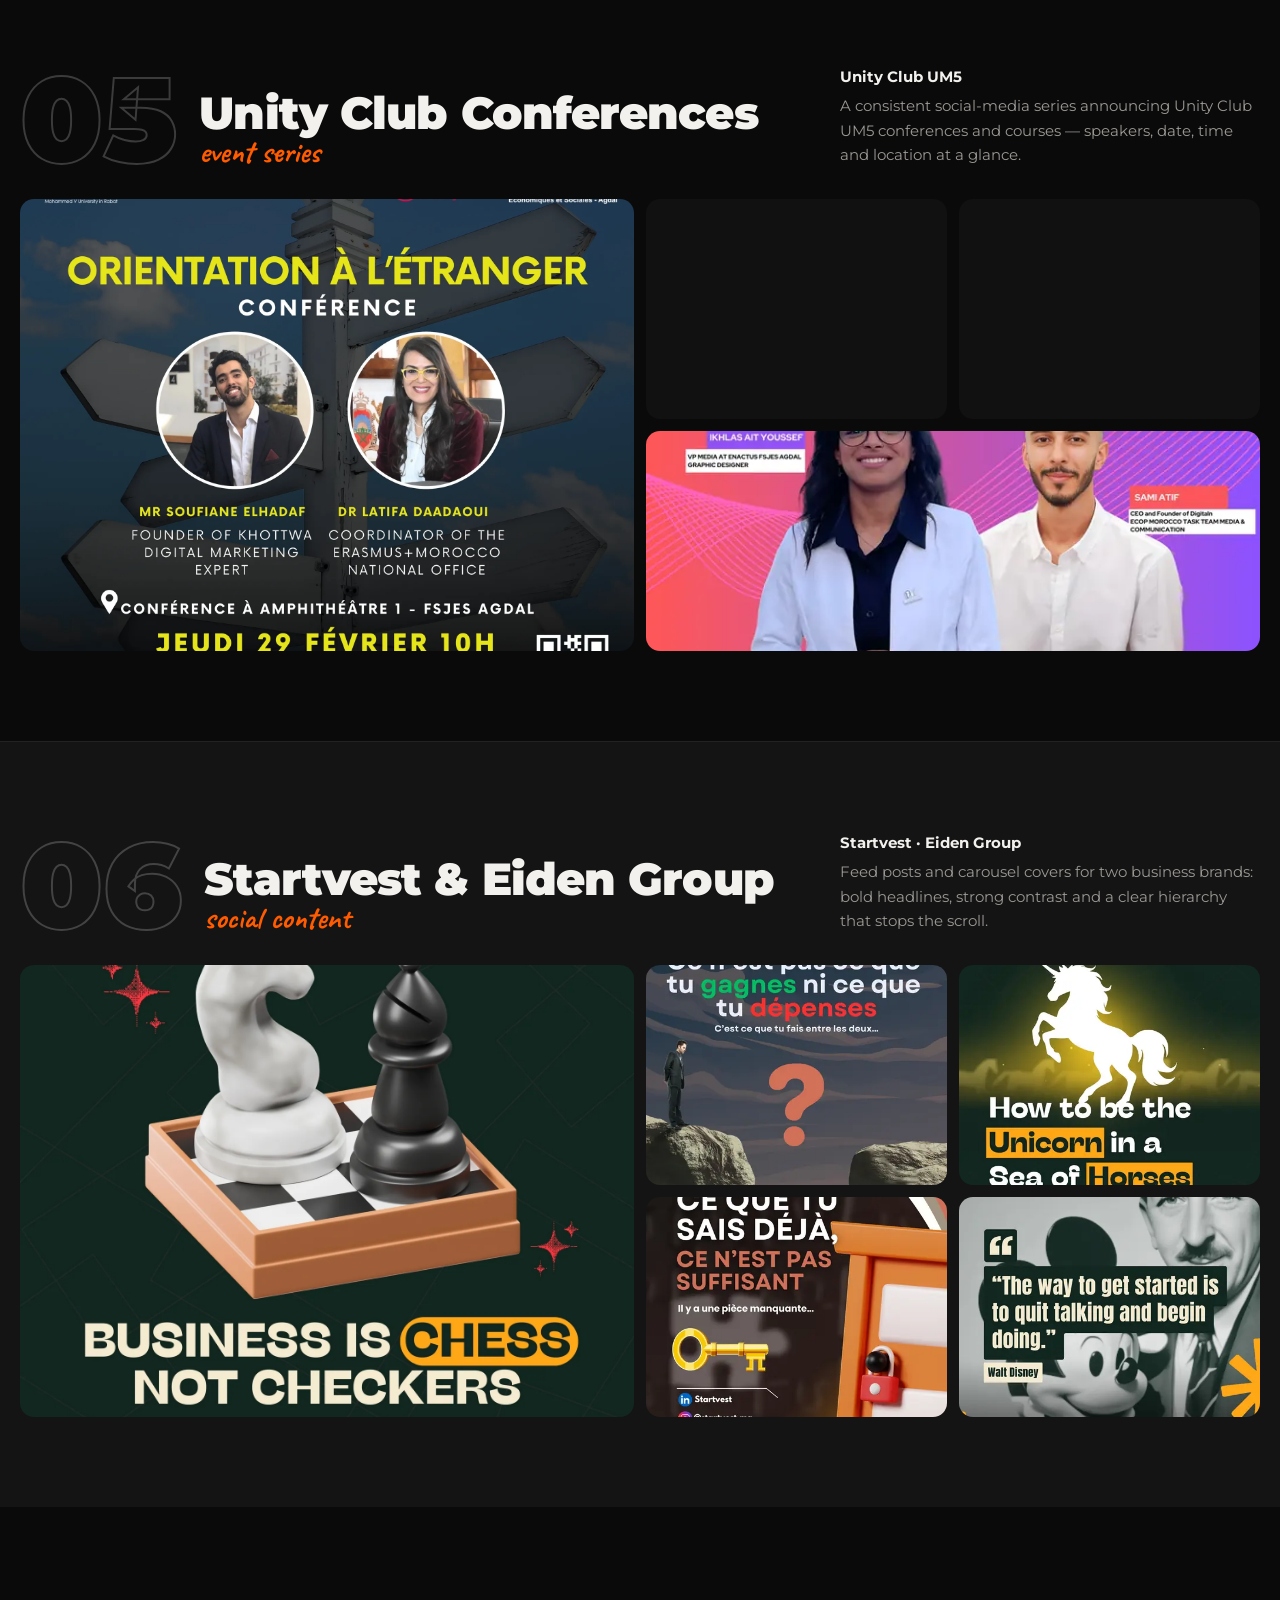
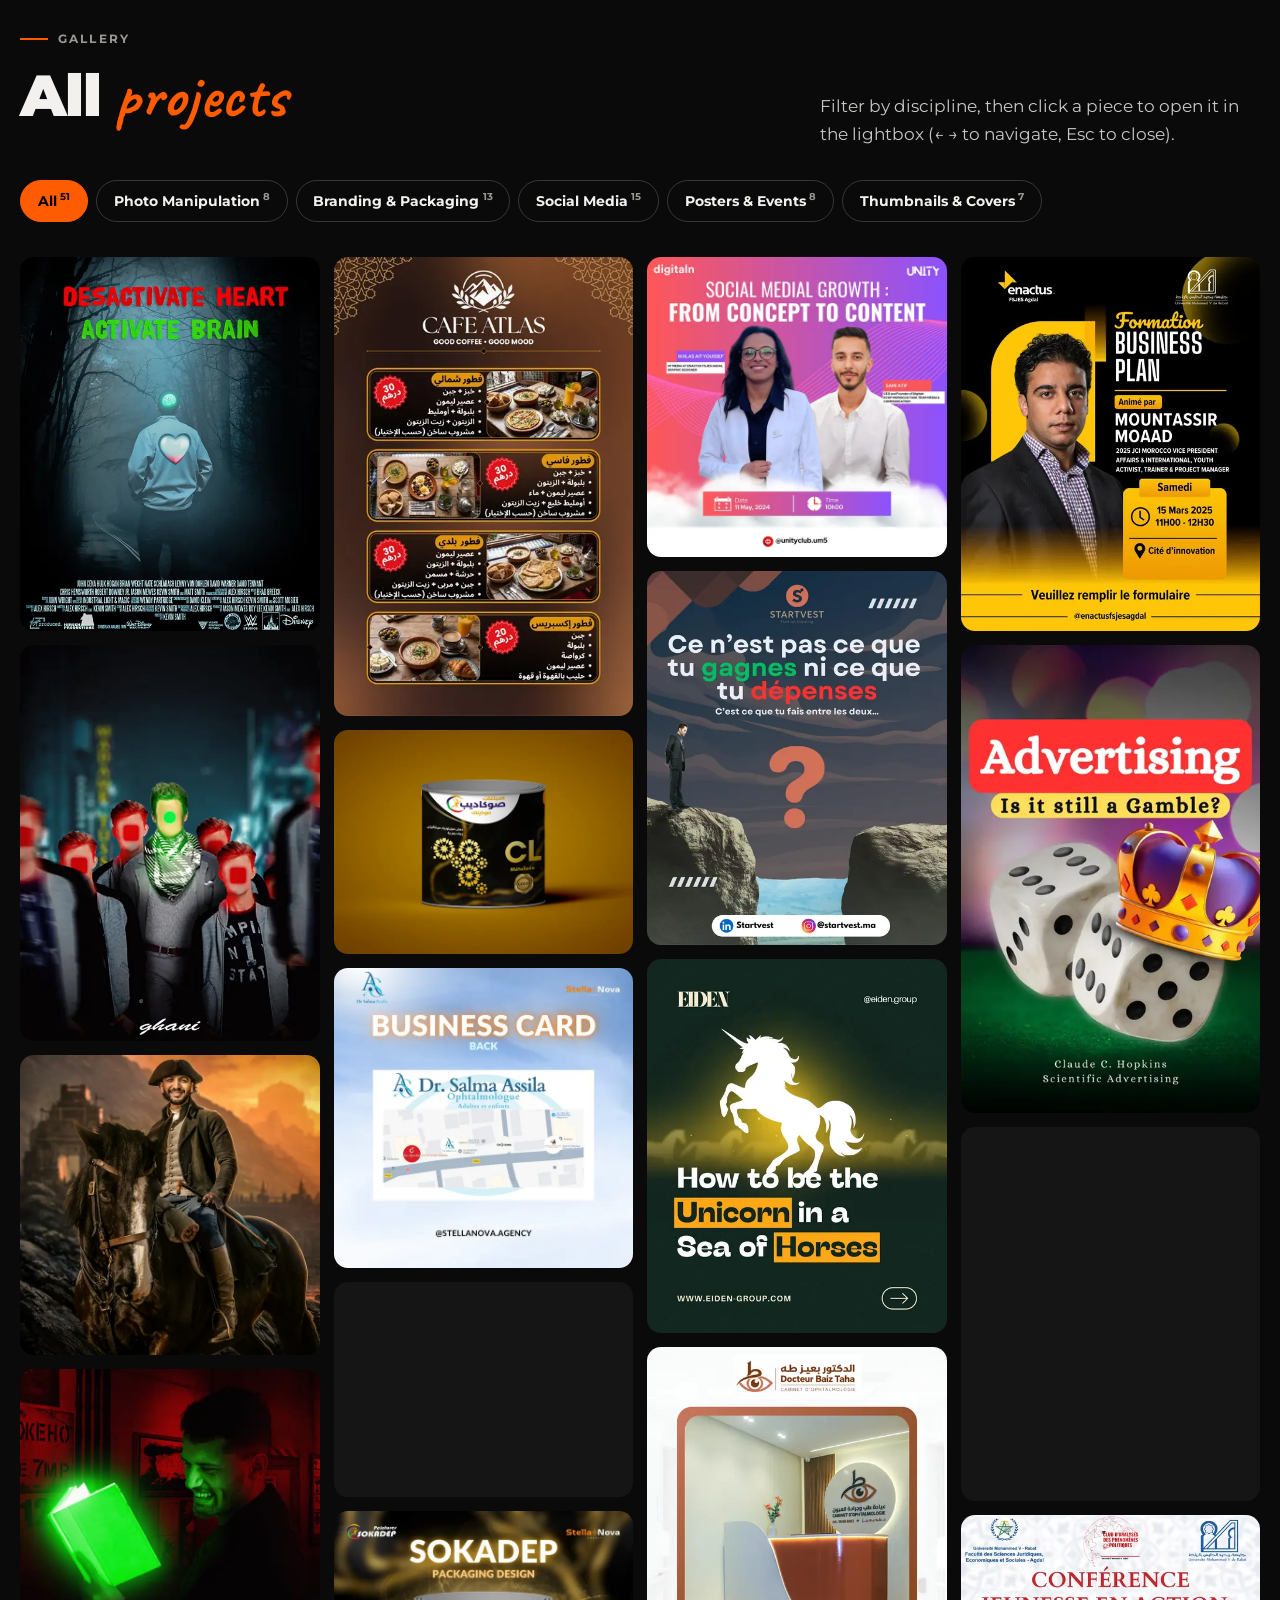
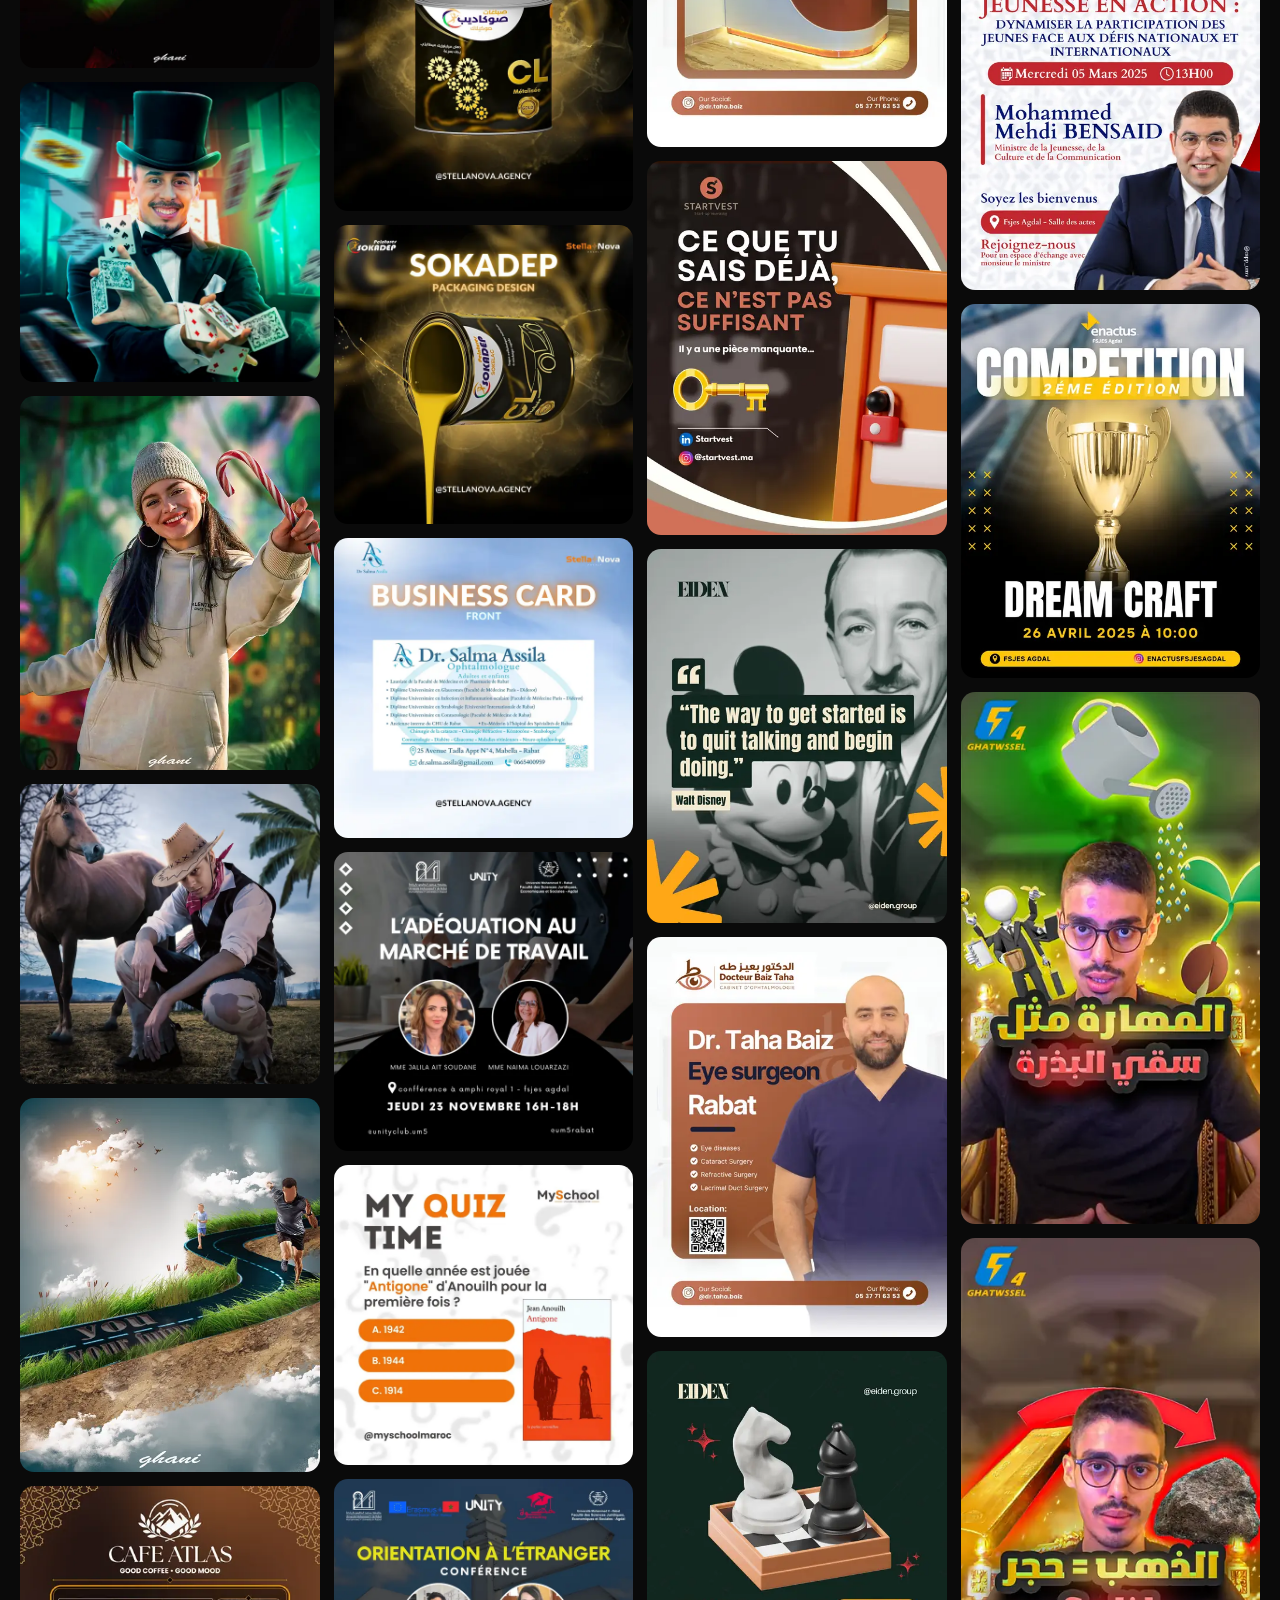
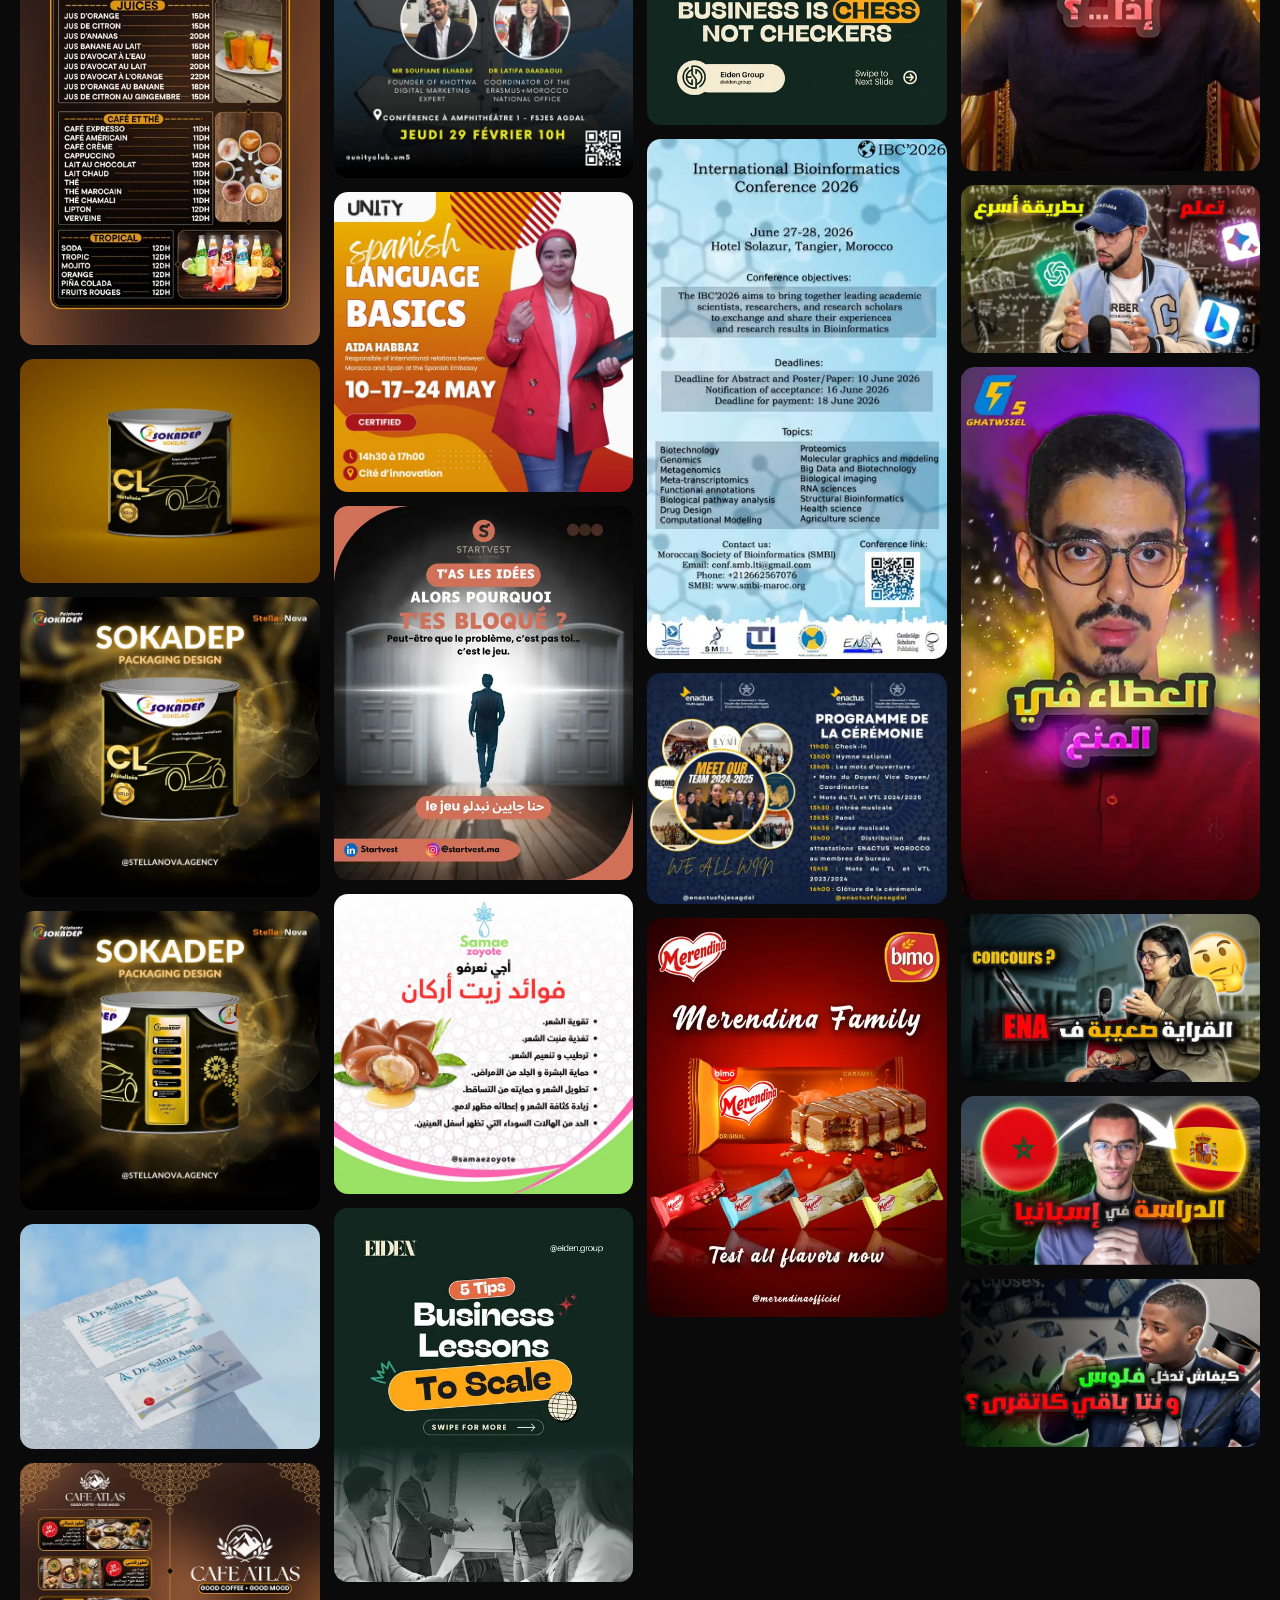
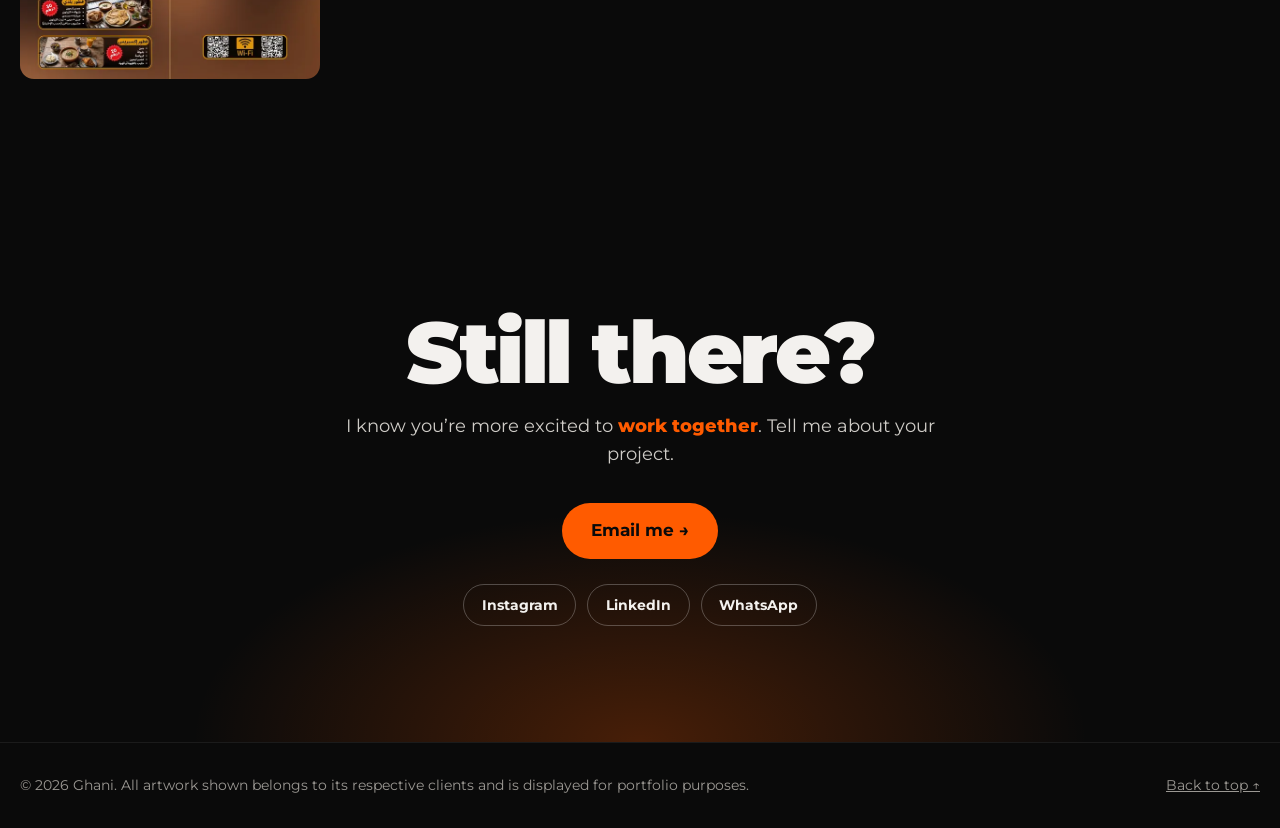
==== commit 88d7e465: "up to date" ====
--- a/index.html
+++ b/index.html
@@ -51,7 +51,7 @@
     "https://www.linkedin.com/in/abdelghani-boulaamane"
   ]
 }
-</script>git add .
+</script>
 
 </head>
 <body>
